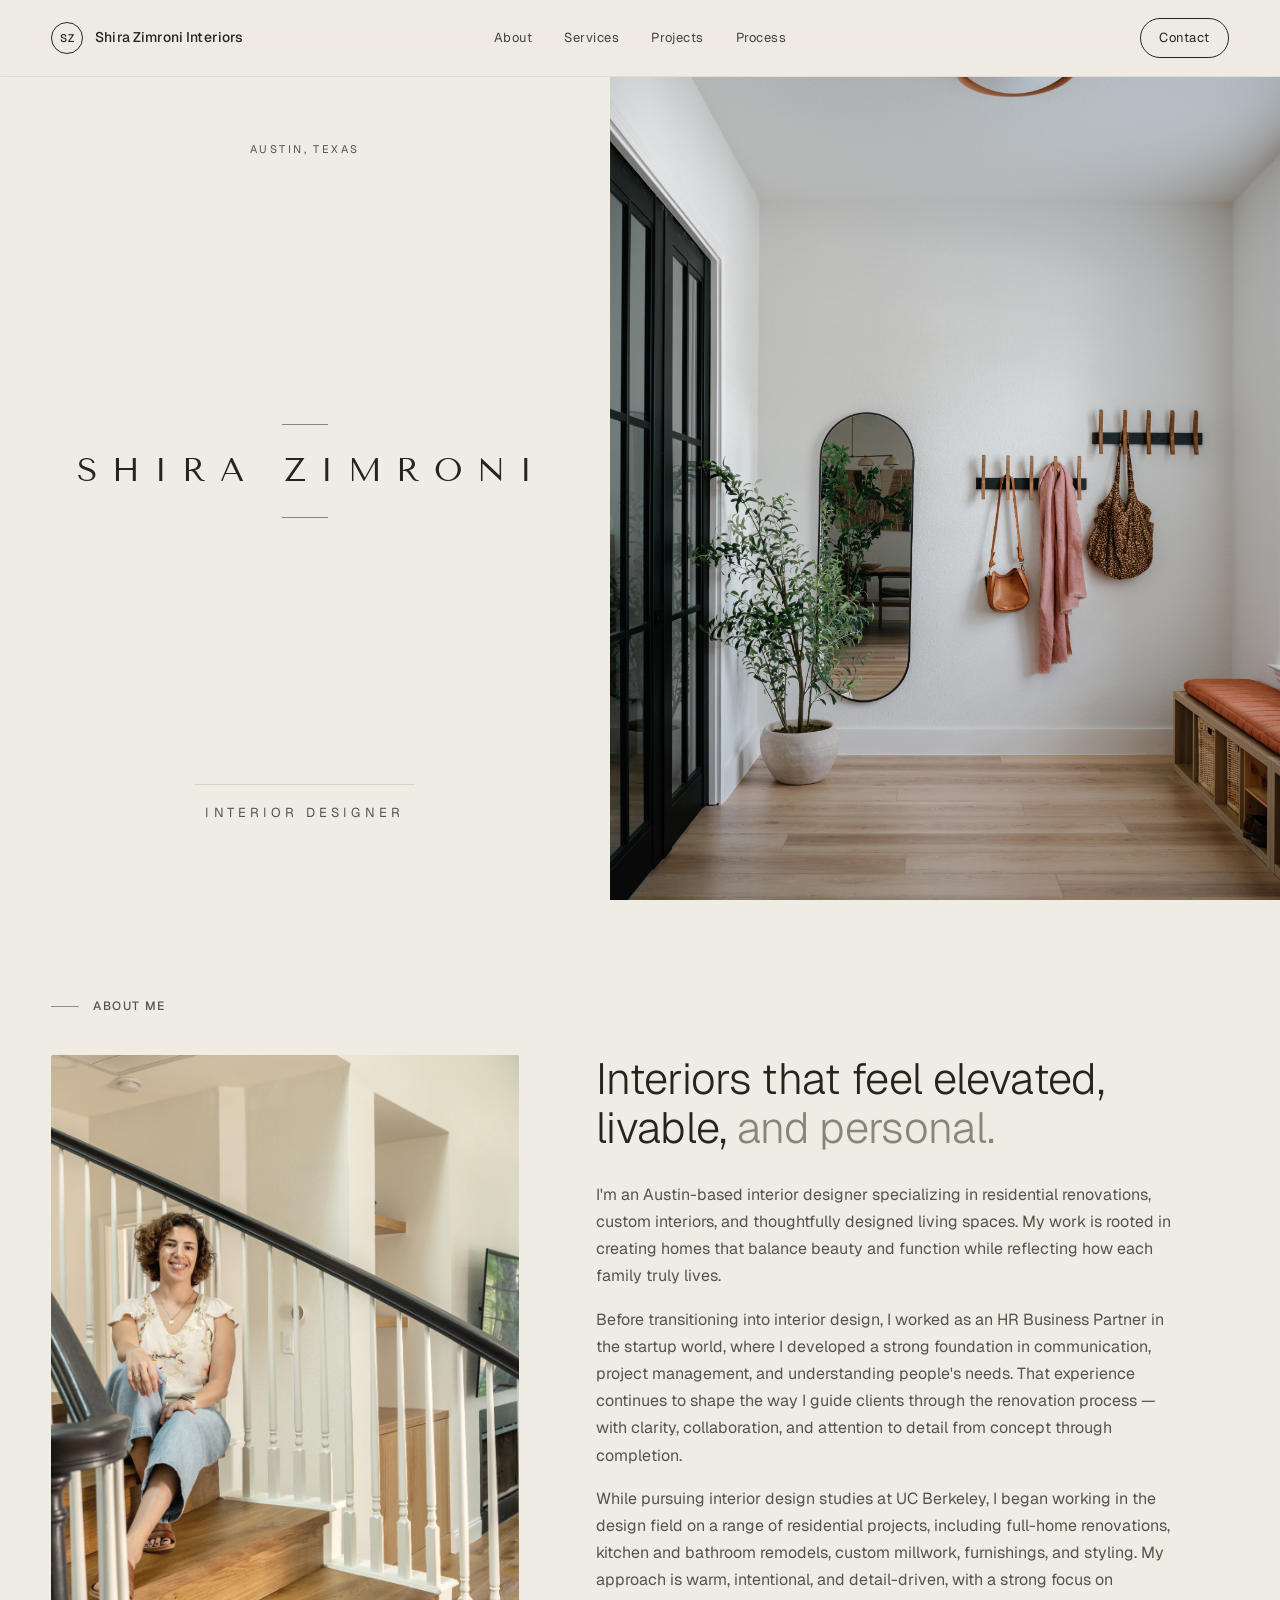
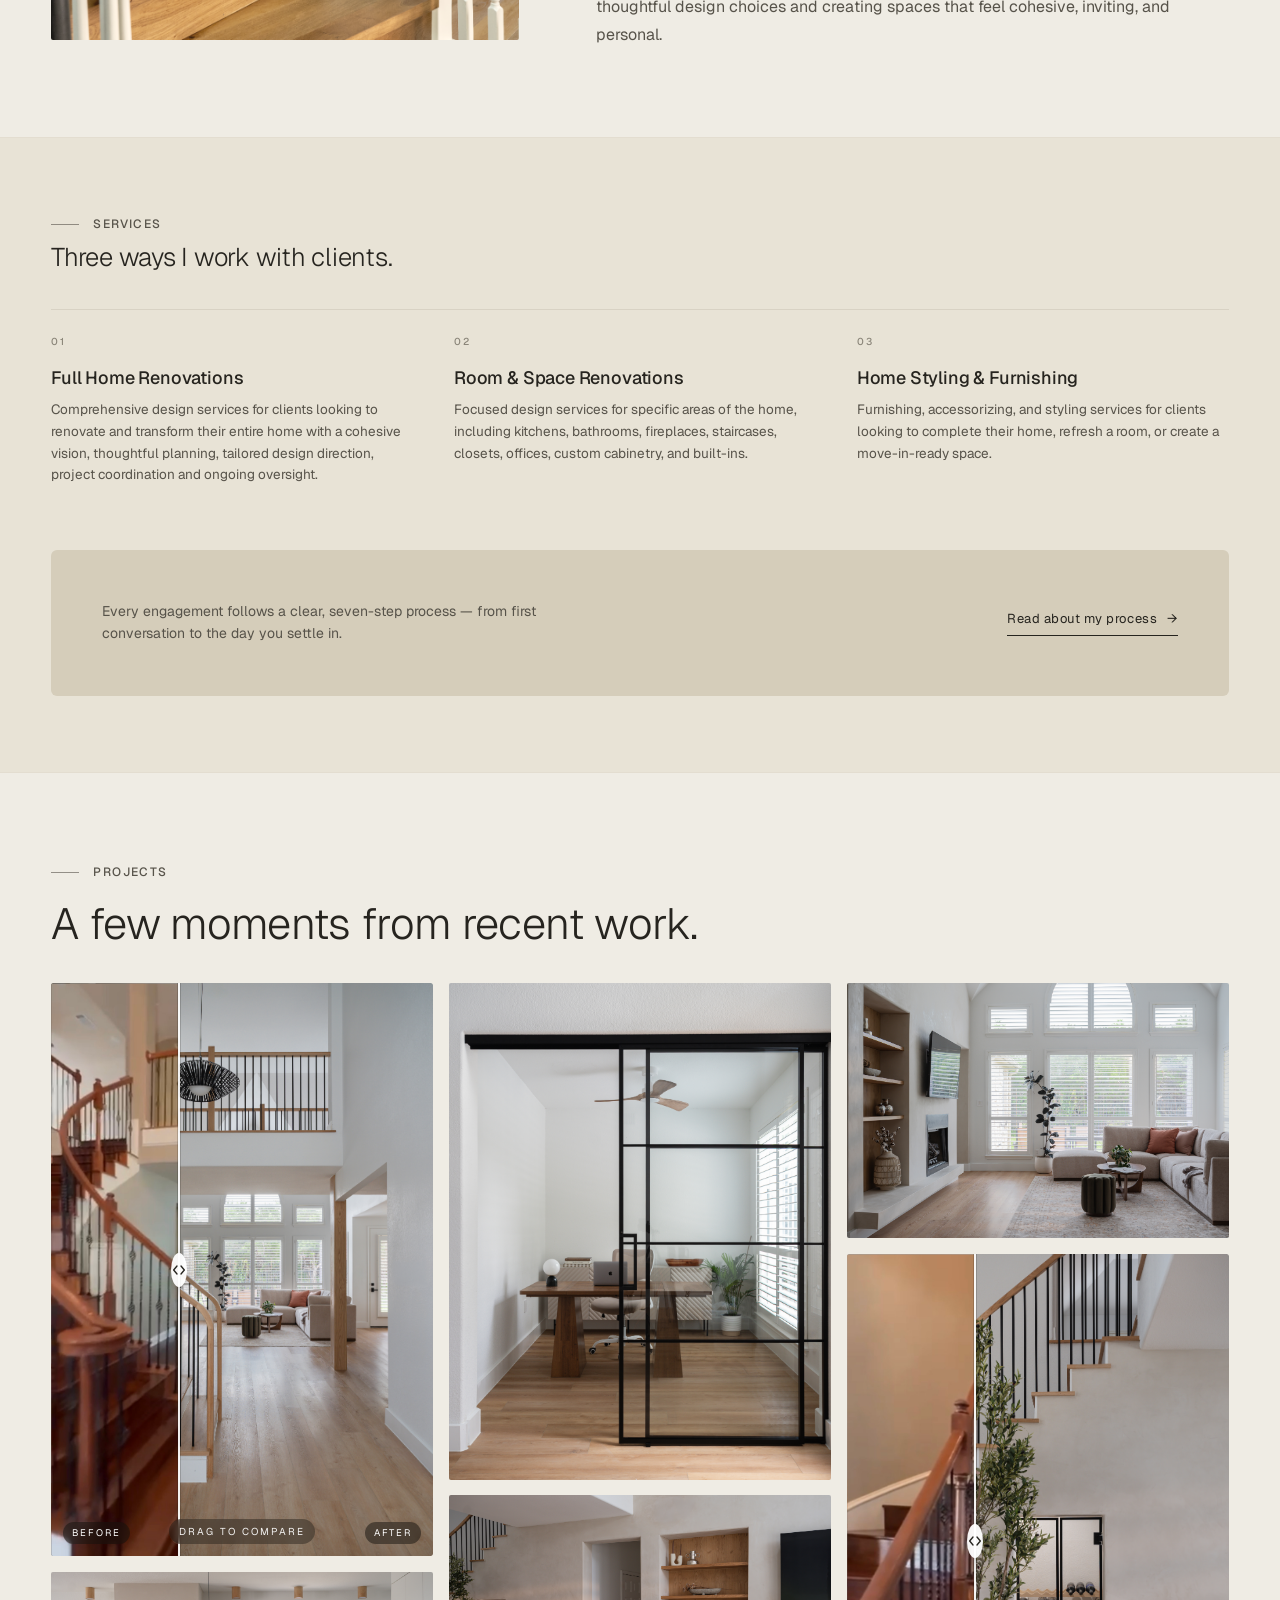
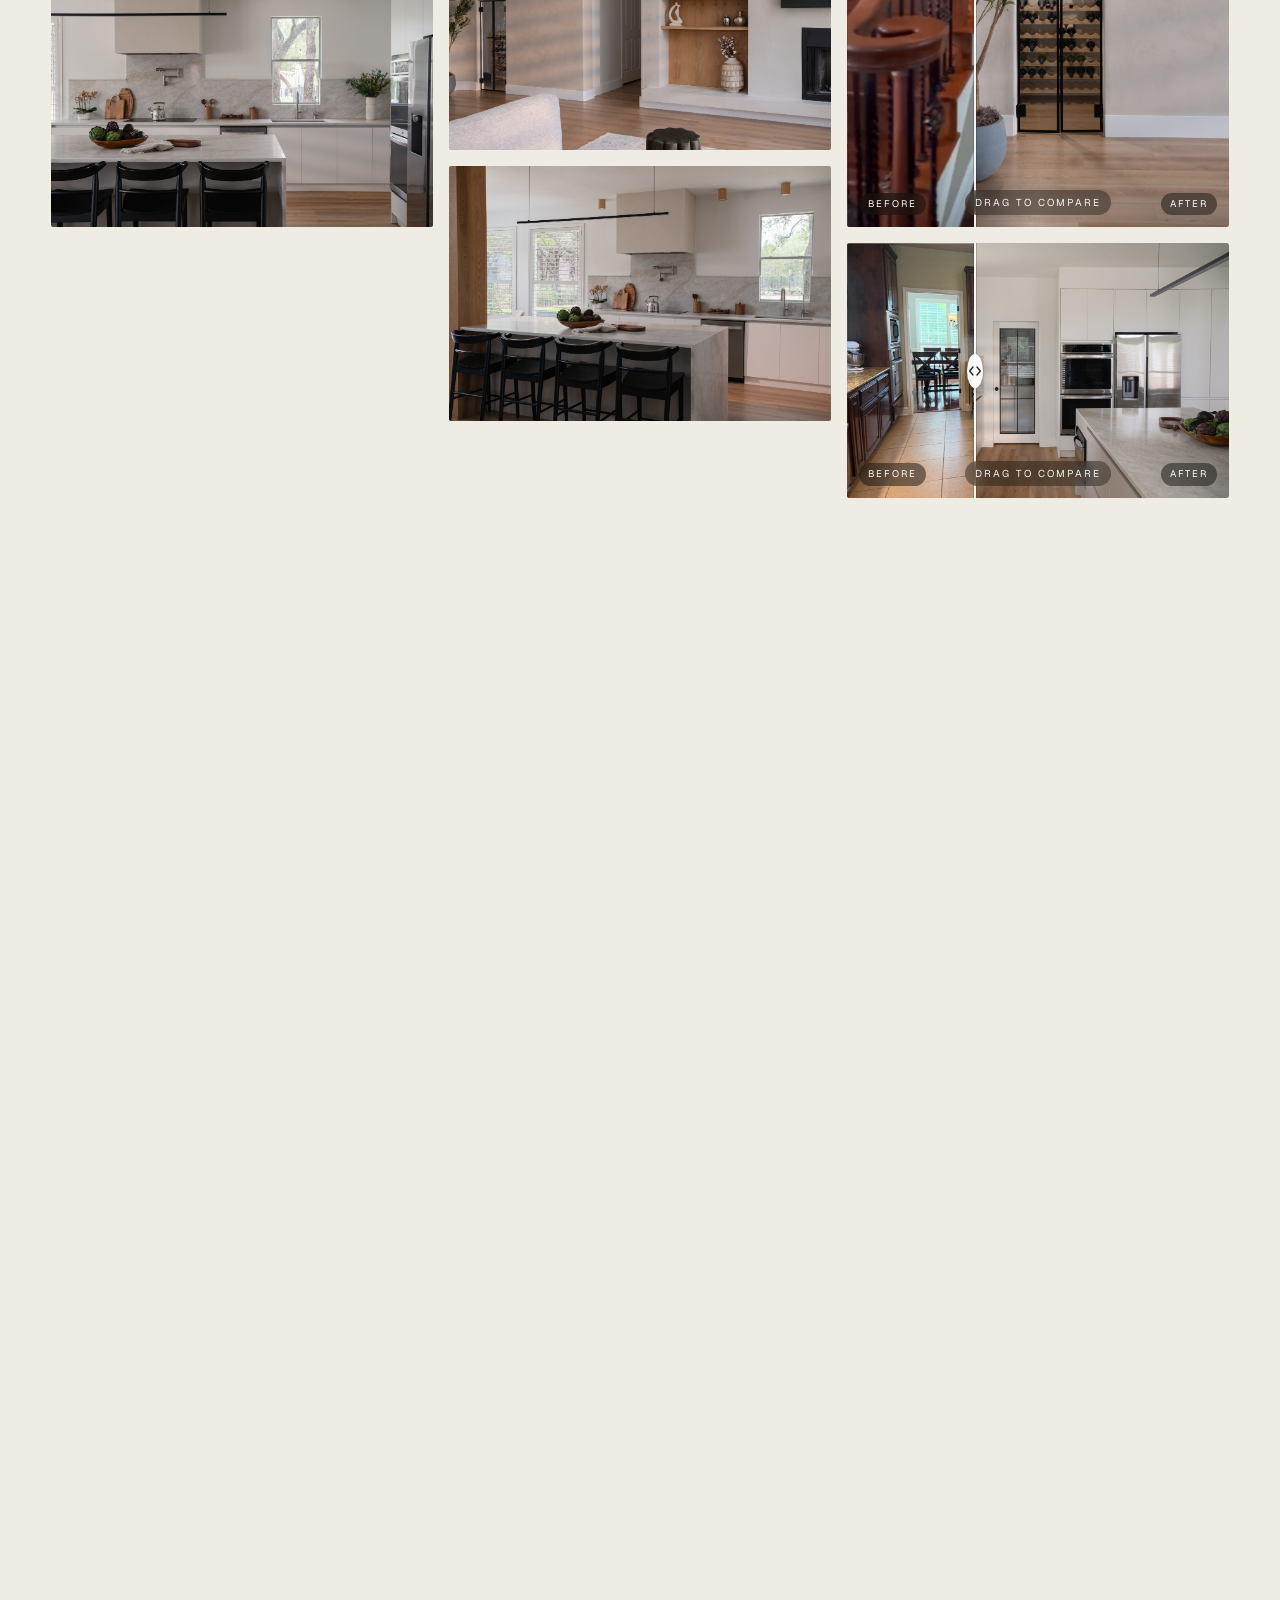
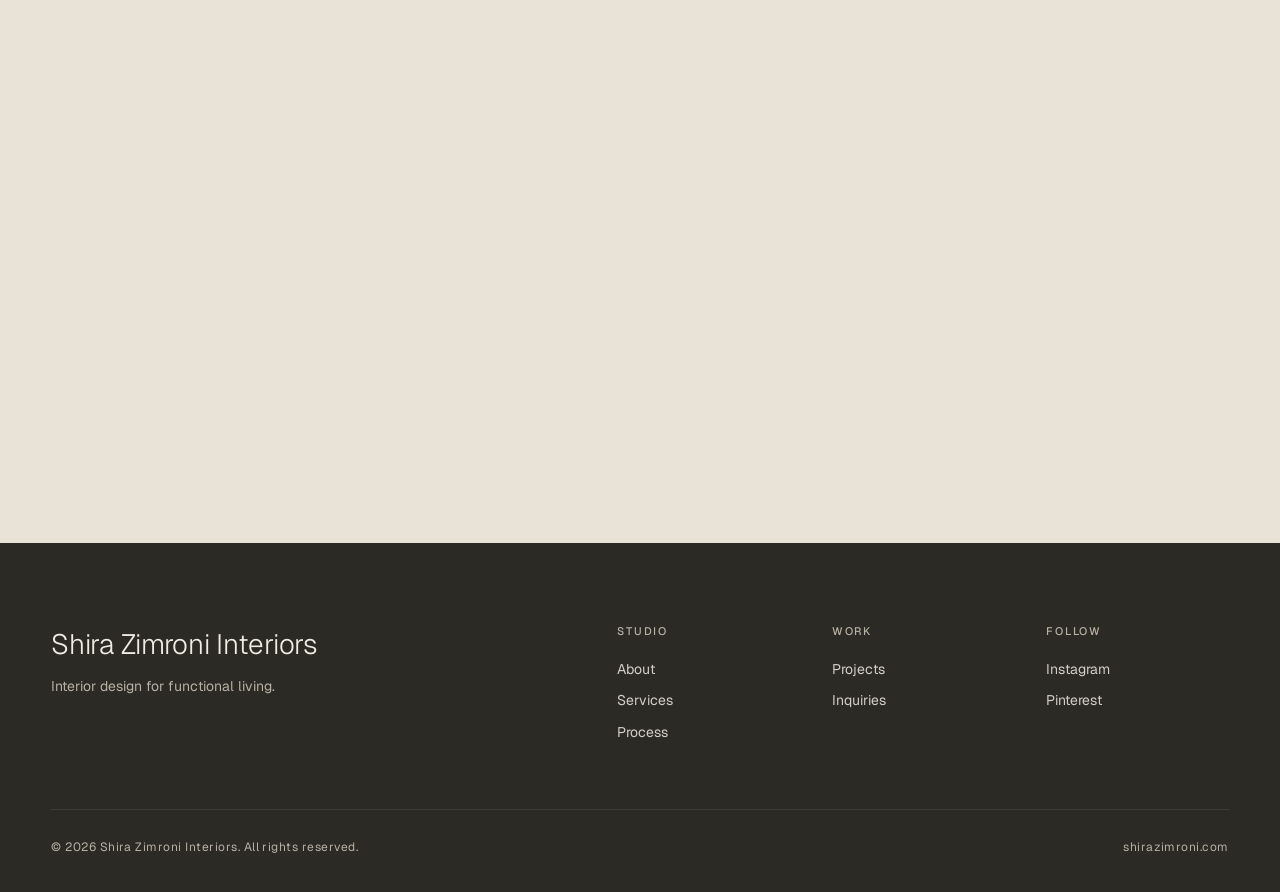
==== index.html @ 546feea0 "SEO + AI discoverability: meta tags, JSON-LD schema, sitemap, robots.txt - Add <meta name="descripti" ====
<!DOCTYPE html>
<html lang="en">
<head>
<meta charset="UTF-8" />
<meta name="viewport" content="width=device-width, initial-scale=1.0" />
<title>Shira Zimroni Interiors | Interior Designer — Austin, TX</title>
<meta name="description" content="Austin-based interior designer specializing in residential renovations, kitchen and bathroom remodels, custom interiors, and thoughtfully designed living spaces. Serving Austin, TX." />
<link rel="canonical" href="https://shirazimroni.com/" />
<link rel="icon" type="image/svg+xml" href="favicon.svg" />
<link rel="icon" type="image/png" sizes="32x32" href="favicon-32x32.png" />
<link rel="icon" type="image/png" sizes="16x16" href="favicon-16x16.png" />
<link rel="apple-touch-icon" sizes="180x180" href="apple-touch-icon.png" />
<link rel="shortcut icon" href="favicon.ico" />
<meta name="theme-color" content="#2b2a25" />
<meta property="og:title" content="Shira Zimroni Interiors | Interior Designer — Austin, TX" />
<meta property="og:description" content="Austin-based interior designer specializing in residential renovations, kitchen and bathroom remodels, custom interiors, and thoughtfully designed living spaces." />
<meta property="og:image" content="https://shirazimroni.com/assets/hero.jpg" />
<meta property="og:url" content="https://shirazimroni.com/" />
<meta property="og:type" content="website" />
<link rel="preload" as="image" href="assets/hero.jpg" fetchpriority="high" />
<link rel="preconnect" href="https://fonts.googleapis.com" />
<link rel="preconnect" href="https://fonts.gstatic.com" crossorigin />
<link href="https://fonts.googleapis.com/css2?family=Geist:wght@300;400;500;600&family=Tenor+Sans&display=swap" rel="stylesheet" />
<link rel="stylesheet" href="styles.css" />
<script type="application/ld+json">
{
  "@context": "https://schema.org",
  "@type": ["LocalBusiness", "ProfessionalService"],
  "name": "Shira Zimroni Interiors",
  "description": "Austin-based interior designer specializing in residential renovations, kitchen and bathroom remodels, custom interiors, and thoughtfully designed living spaces.",
  "url": "https://shirazimroni.com",
  "image": "https://shirazimroni.com/assets/hero.jpg",
  "logo": "https://shirazimroni.com/favicon.svg",
  "address": {
    "@type": "PostalAddress",
    "addressLocality": "Austin",
    "addressRegion": "TX",
    "addressCountry": "US"
  },
  "areaServed": {
    "@type": "City",
    "name": "Austin"
  },
  "knowsAbout": [
    "interior design",
    "residential renovation",
    "kitchen remodel",
    "bathroom remodel",
    "custom millwork",
    "custom cabinetry",
    "home furnishing and styling"
  ],
  "hasOfferCatalog": {
    "@type": "OfferCatalog",
    "name": "Interior Design Services",
    "itemListElement": [
      {
        "@type": "Offer",
        "itemOffered": {
          "@type": "Service",
          "name": "Full Home Renovations",
          "description": "Comprehensive design services for clients looking to renovate and transform their entire home with a cohesive vision, thoughtful planning, tailored design direction, project coordination and ongoing oversight."
        }
      },
      {
        "@type": "Offer",
        "itemOffered": {
          "@type": "Service",
          "name": "Room & Space Renovations",
          "description": "Focused design services for specific areas of the home, including kitchens, bathrooms, fireplaces, staircases, closets, offices, custom cabinetry, and built-ins."
        }
      },
      {
        "@type": "Offer",
        "itemOffered": {
          "@type": "Service",
          "name": "Home Styling & Furnishing",
          "description": "Furnishing, accessorizing, and styling services for clients looking to complete their home, refresh a room, or create a move-in-ready space."
        }
      }
    ]
  },
  "contactPoint": {
    "@type": "ContactPoint",
    "contactType": "customer service",
    "availableLanguage": "English"
  }
}
</script>
</head>
<body>

<!-- ============== NAV ============== -->
<header class="nav" id="nav" data-screen-label="nav">
  <a href="#top" class="nav__brand">
    <span class="nav__brand-mark">SZ</span>
    <span class="nav__brand-name">Shira Zimroni Interiors</span>
  </a>
  <nav class="nav__links">
    <a href="#about">About</a>
    <a href="#services">Services</a>
    <a href="#projects">Projects</a>
    <a href="process.html">Process</a>
  </nav>
  <a href="#contact" class="nav__cta">Contact</a>
  <button class="nav__menu-btn" id="navMenuBtn" aria-label="Open menu">
    <span></span><span></span>
  </button>
</header>

<!-- mobile menu drawer -->
<div class="mobile-menu" id="mobileMenu" aria-hidden="true">
  <a href="#about">About</a>
  <a href="#services">Services</a>
  <a href="#projects">Projects</a>
  <a href="process.html">Process</a>
  <a href="#contact">Contact</a>
</div>

<main id="top">

<!-- ============== HERO ============== -->
<section class="hero" id="hero" data-screen-label="01 hero">

  <div class="hero__panel hero__panel--center">
    <div class="hero__c-top">
      <span>Austin, Texas</span>
    </div>
    <h1 class="hero__title hero__title--c">
      <span class="hero__title-mark">Shira Zimroni</span>
    </h1>
    <div class="hero__c-bottom">Interior Designer</div>
  </div>

  <div class="hero__photo">
    <img src="assets/hero.jpg" alt="Residential interior design by Shira Zimroni Interiors, Austin TX" />
    <div class="hero__mobile-scrim" aria-hidden="true"></div>
  </div>
</section>

<!-- ============== ABOUT / INTRO ============== -->
<section class="about" id="about" data-screen-label="02 about">
  <div class="about__inner">
    <div class="section-eyebrow" data-reveal>
      <span class="dash"></span><span>About me</span>
    </div>

    <div class="about__grid">
      <div class="about__portrait" data-reveal>
        <img src="assets/portrait.jpg" alt="Portrait of Shira Zimroni" />
      </div>

      <div class="about__copy">
        <h2 class="about__title" data-reveal>
          Interiors that feel elevated, livable,
          <span class="about__title-em">and personal.</span>
        </h2>

        <div class="about__body" data-reveal>
          <p>
            I'm an Austin-based interior designer specializing in residential
            renovations, custom interiors, and thoughtfully designed living
            spaces. My work is rooted in creating homes that balance beauty
            and function while reflecting how each family truly lives.
          </p>
          <p>
            Before transitioning into interior design, I worked as an HR
            Business Partner in the startup world, where I developed a strong
            foundation in communication, project management, and understanding
            people's needs. That experience continues to shape the way I guide
            clients through the renovation process &mdash; with clarity,
            collaboration, and attention to detail from concept through
            completion.
          </p>
          <p>
            While pursuing interior design studies at UC Berkeley, I began
            working in the design field on a range of residential projects,
            including full-home renovations, kitchen and bathroom remodels,
            custom millwork, furnishings, and styling. My approach is warm,
            intentional, and detail-driven, with a strong focus on thoughtful
            design choices and creating spaces that feel cohesive, inviting,
            and personal.
          </p>
        </div>
      </div>
    </div>
  </div>
</section>

<!-- ============== SERVICES ============== -->
<section class="services" id="services" data-screen-label="03 services">
  <div class="services__inner">
    <header class="services__header">
      <div class="section-eyebrow" data-reveal>
        <span class="dash"></span><span>Services</span>
      </div>
      <h2 class="services__title" data-reveal>
        Three ways I work with clients.
      </h2>
    </header>

    <ul class="service-list">
      <li class="service" data-reveal>
        <span class="service__num">01</span>
        <h3 class="service__name">Full Home Renovations</h3>
        <p class="service__desc">
          Comprehensive design services for clients looking to renovate
          and transform their entire home with a cohesive vision,
          thoughtful planning, tailored design direction, project
          coordination and ongoing oversight.
        </p>
      </li>
      <li class="service" data-reveal>
        <span class="service__num">02</span>
        <h3 class="service__name">Room &amp; Space Renovations</h3>
        <p class="service__desc">
          Focused design services for specific areas of the home,
          including kitchens, bathrooms, fireplaces, staircases, closets,
          offices, custom cabinetry, and built-ins.
        </p>
      </li>
      <li class="service" data-reveal>
        <span class="service__num">03</span>
        <h3 class="service__name">Home Styling &amp; Furnishing</h3>
        <p class="service__desc">
          Furnishing, accessorizing, and styling services for clients
          looking to complete their home, refresh a room, or create a
          move-in-ready space.
        </p>
      </li>
    </ul>

    <div class="services__footer" data-reveal>
      <p class="services__footer-text">
        Every engagement follows a clear, seven-step process — from first
        conversation to the day you settle in.
      </p>
      <a class="services__footer-cta" href="process.html">
        Read about my process <span class="btn__arrow">→</span>
      </a>
    </div>
  </div>
</section>

<!-- ============== PROJECTS ============== -->
<section class="gallery" id="projects" data-screen-label="05 projects">
  <div class="gallery__inner">
    <header class="gallery__header">
      <div class="section-eyebrow" data-reveal>
        <span class="dash"></span><span>Projects</span>
      </div>
      <h2 class="gallery__title" data-reveal>
        A few moments from recent work.
      </h2>
    </header>

    <!--
      Gallery ordering convention:
      Group photos by PROJECT first (same filename prefix, e.g. shira_izora_*,
      shira_malaga_*), then by ROOM TYPE within each project so shots of the
      same space sit next to each other. When adding new photos, keep them
      adjacent to others from the same project + room.
    -->
    <div class="gallery__grid" id="galleryGrid">

      <figure class="gal gal--tall gal--compare" data-category="stairs" data-reveal
              data-before="assets/shira_rhondstat_blp5016_before.jpg"
              data-after="assets/shira_rhondstat_blp5016.jpg"
              data-aspect="3900/5850"
              data-caption="Entry &amp; staircase — before &amp; after">
        <img class="gal__img" src="assets/shira_rhondstat_blp5016.jpg" alt="Two-story entry with staircase after the remodel" loading="lazy" />
        <div class="ba__before" aria-hidden="true">
          <img src="assets/shira_rhondstat_blp5016_before.jpg" alt="Two-story entry before the remodel" loading="lazy" />
        </div>
        <div class="ba__divider">
          <span class="ba__line"></span>
          <span class="ba__grip" aria-hidden="true">
            <svg viewBox="0 0 24 24" width="16" height="16" fill="none" stroke="currentColor" stroke-width="2" stroke-linecap="round" stroke-linejoin="round"><polyline points="9 6 4 12 9 18"></polyline><polyline points="15 6 20 12 15 18"></polyline></svg>
          </span>
        </div>
        <span class="ba__tag ba__tag--before">Before</span>
        <span class="ba__tag ba__tag--after">After</span>
        <figcaption class="gal__caption">Drag to compare</figcaption>
      </figure>

      <figure class="gal gal--tall" data-category="common" data-reveal>
        <img class="gal__img" src="assets/shira_rhondstat_blp5014.jpg" alt="Home office behind black steel and glass door" loading="lazy" />
        <figcaption class="gal__caption">Home office</figcaption>
      </figure>


      <!-- ===== Project: Rhondstat ===== -->

      <!-- Common spaces -->
      <figure class="gal gal--wide" data-category="common" data-reveal>
        <img class="gal__img" src="assets/shira_rhondstat_blp5019.jpg" alt="Living room with sectional, fireplace, and arched windows" loading="lazy" />
        <figcaption class="gal__caption">Living room</figcaption>
      </figure>
      <figure class="gal gal--tall gal--compare" data-category="stairs" data-reveal
              data-before="assets/shira_rhondstat_blp5017_before.jpg"
              data-after="assets/shira_rhondstat_blp5017.jpg"
              data-aspect="3900/5850"
              data-caption="Stair &amp; wine cellar — before &amp; after">
        <img class="gal__img" src="assets/shira_rhondstat_blp5017.jpg" alt="Olive tree beside staircase with glass wine cellar after the remodel" loading="lazy" />
        <div class="ba__before" aria-hidden="true">
          <img src="assets/shira_rhondstat_blp5017_before.jpg" alt="Curved staircase with under-stair closet before the remodel" loading="lazy" />
        </div>
        <div class="ba__divider">
          <span class="ba__line"></span>
          <span class="ba__grip" aria-hidden="true">
            <svg viewBox="0 0 24 24" width="16" height="16" fill="none" stroke="currentColor" stroke-width="2" stroke-linecap="round" stroke-linejoin="round"><polyline points="9 6 4 12 9 18"></polyline><polyline points="15 6 20 12 15 18"></polyline></svg>
          </span>
        </div>
        <span class="ba__tag ba__tag--before">Before</span>
        <span class="ba__tag ba__tag--after">After</span>
        <figcaption class="gal__caption">Drag to compare</figcaption>
      </figure>
      <figure class="gal gal--wide" data-category="common" data-reveal>
        <img class="gal__img" src="assets/shira_rhondstat_blp5022.jpg" alt="Plaster built-in shelving beside fireplace" loading="lazy" />
        <figcaption class="gal__caption">Built-in shelving</figcaption>
      </figure>
      <figure class="gal gal--wide" data-category="kitchens" data-reveal>
        <img class="gal__img" src="assets/shira_rhondstat_blp5011.jpg" alt="Kitchen island and range under a leafy window" loading="lazy" />
        <figcaption class="gal__caption">Kitchen</figcaption>
      </figure>

      <!-- Kitchens -->
      <figure class="gal gal--wide" data-category="kitchens" data-reveal>
        <img class="gal__img" src="assets/shira_rhondstat_blp5004.jpg" alt="Marble waterfall island with black stools" loading="lazy" />
        <figcaption class="gal__caption">Kitchen island</figcaption>
      </figure>
      <figure class="gal gal--tall" data-category="kitchens" data-reveal>
        <img class="gal__img" src="assets/shira_rhondstat_blp5008.jpg" alt="Cooktop with plaster hood and marble backsplash" loading="lazy" />
        <figcaption class="gal__caption">Cooktop &amp; hood</figcaption>
      </figure>
      <figure class="gal gal--wide gal--compare" data-category="kitchens" data-reveal
              data-before="assets/shira_rhondstat_blp5009_before.jpg"
              data-after="assets/shira_rhondstat_blp5009.jpg"
              data-aspect="4850/3233"
              data-caption="Kitchen — before &amp; after">
        <img class="gal__img" src="assets/shira_rhondstat_blp5009.jpg" alt="Kitchen with double ovens, fridge, and glass pantry door after the remodel" loading="lazy" />
        <div class="ba__before" aria-hidden="true">
          <img src="assets/shira_rhondstat_blp5009_before.jpg" alt="Dated kitchen with dark wood cabinets and granite before the remodel" loading="lazy" />
        </div>
        <div class="ba__divider">
          <span class="ba__line"></span>
          <span class="ba__grip" aria-hidden="true">
            <svg viewBox="0 0 24 24" width="16" height="16" fill="none" stroke="currentColor" stroke-width="2" stroke-linecap="round" stroke-linejoin="round"><polyline points="9 6 4 12 9 18"></polyline><polyline points="15 6 20 12 15 18"></polyline></svg>
          </span>
        </div>
        <span class="ba__tag ba__tag--before">Before</span>
        <span class="ba__tag ba__tag--after">After</span>
        <figcaption class="gal__caption">Drag to compare</figcaption>
      </figure>
      <figure class="gal gal--tall" data-category="kitchens" data-reveal>
        <img class="gal__img" src="assets/shira_rhondstat_blp5013.jpg" alt="Pantry with floating oak shelves and concrete counter" loading="lazy" />
        <figcaption class="gal__caption">Pantry</figcaption>
      </figure>

      <!-- Stairs -->

      <!-- Bathrooms -->
      <figure class="gal gal--tall" data-category="bathrooms" data-reveal>
        <img class="gal__img" src="assets/shira_rhondstat_blp5025.jpg" alt="Hallway with slat wall leading to freestanding tub" loading="lazy" />
        <figcaption class="gal__caption">Ensuite approach</figcaption>
      </figure>
      <figure class="gal gal--tall" data-category="common" data-reveal>
        <img class="gal__img" src="assets/shira_rhondstat_blp5026.jpg" alt="Bedroom slat wall with view through to the ensuite tub" loading="lazy" />
        <figcaption class="gal__caption">Primary suite</figcaption>
      </figure>
      <figure class="gal gal--tall" data-category="bathrooms" data-reveal>
        <img class="gal__img" src="assets/shira_rhondstat_blp5028.jpg" alt="Freestanding tub with tiled niche and towel bar" loading="lazy" />
        <figcaption class="gal__caption">Soaking tub</figcaption>
      </figure>
      <figure class="gal gal--wide gal--compare" data-category="bathrooms" data-reveal
              data-before="assets/shira_rhondstat_blp5029_before.jpg"
              data-after="assets/shira_rhondstat_blp5029.jpg"
              data-aspect="4850/3322"
              data-caption="Double vanity — before &amp; after">
        <img class="gal__img" src="assets/shira_rhondstat_blp5029.jpg" alt="Double fluted vanity after the remodel" loading="lazy" />
        <div class="ba__before" aria-hidden="true">
          <img src="assets/shira_rhondstat_blp5029_before.jpg" alt="Dated bathroom vanity and tub before the remodel" loading="lazy" />
        </div>
        <div class="ba__divider">
          <span class="ba__line"></span>
          <span class="ba__grip" aria-hidden="true">
            <svg viewBox="0 0 24 24" width="16" height="16" fill="none" stroke="currentColor" stroke-width="2" stroke-linecap="round" stroke-linejoin="round"><polyline points="9 6 4 12 9 18"></polyline><polyline points="15 6 20 12 15 18"></polyline></svg>
          </span>
        </div>
        <span class="ba__tag ba__tag--before">Before</span>
        <span class="ba__tag ba__tag--after">After</span>
        <figcaption class="gal__caption">Drag to compare</figcaption>
      </figure>
      <figure class="gal gal--tall gal--compare" data-category="bathrooms" data-reveal
              data-before="assets/shira_rhondstat_blp5030_before.jpg"
              data-after="assets/shira_rhondstat_blp5030.jpg"
              data-aspect="3945/5850"
              data-caption="Wet room — before &amp; after">
        <img class="gal__img" src="assets/shira_rhondstat_blp5030.jpg" alt="Walk-in wet room after the remodel" loading="lazy" />
        <div class="ba__before" aria-hidden="true">
          <img src="assets/shira_rhondstat_blp5030_before.jpg" alt="Dated shower enclosure before the remodel" loading="lazy" />
        </div>
        <div class="ba__divider">
          <span class="ba__line"></span>
          <span class="ba__grip" aria-hidden="true">
            <svg viewBox="0 0 24 24" width="16" height="16" fill="none" stroke="currentColor" stroke-width="2" stroke-linecap="round" stroke-linejoin="round"><polyline points="9 6 4 12 9 18"></polyline><polyline points="15 6 20 12 15 18"></polyline></svg>
          </span>
        </div>
        <span class="ba__tag ba__tag--before">Before</span>
        <span class="ba__tag ba__tag--after">After</span>
        <figcaption class="gal__caption">Drag to compare</figcaption>
      </figure>
      <figure class="gal gal--tall" data-category="bathrooms" data-reveal>
        <img class="gal__img" src="assets/shira_rhondstat_blp5031.jpg" alt="Glass shower door detail with black hardware" loading="lazy" />
        <figcaption class="gal__caption">Shower detail</figcaption>
      </figure>
      <figure class="gal gal--tall" data-category="bathrooms" data-reveal>
        <img class="gal__img" src="assets/shira_rhondstat_blp5032.jpg" alt="Fluted vanity beside tub and glass-block windows" loading="lazy" />
        <figcaption class="gal__caption">Primary bath</figcaption>
      </figure>
      <figure class="gal gal--tall" data-category="bathrooms" data-reveal>
        <img class="gal__img" src="assets/shira_rhondstat_blp5034.jpg" alt="Wood-clad bathroom with tub, toilet, and round mirror" loading="lazy" />
        <figcaption class="gal__caption">Guest bath</figcaption>
      </figure>
      <figure class="gal gal--tall gal--compare" data-category="bathrooms" data-reveal
              data-before="assets/shira_rhondstat_blp5036_before.jpg"
              data-after="assets/shira_rhondstat_blp5036.jpg"
              data-aspect="3900/5850"
              data-caption="Green bath — before &amp; after">
        <img class="gal__img" src="assets/shira_rhondstat_blp5036.jpg" alt="Green zellige bathroom with arched mirrors and walk-in shower after the remodel" loading="lazy" />
        <div class="ba__before" aria-hidden="true">
          <img src="assets/shira_rhondstat_blp5036_before.jpg" alt="Dated bathroom with blue walls and dark vanity before the remodel" loading="lazy" />
        </div>
        <div class="ba__divider">
          <span class="ba__line"></span>
          <span class="ba__grip" aria-hidden="true">
            <svg viewBox="0 0 24 24" width="16" height="16" fill="none" stroke="currentColor" stroke-width="2" stroke-linecap="round" stroke-linejoin="round"><polyline points="9 6 4 12 9 18"></polyline><polyline points="15 6 20 12 15 18"></polyline></svg>
          </span>
        </div>
        <span class="ba__tag ba__tag--before">Before</span>
        <span class="ba__tag ba__tag--after">After</span>
        <figcaption class="gal__caption">Drag to compare</figcaption>
      </figure>
      <figure class="gal gal--tall" data-category="bathrooms" data-reveal>
        <img class="gal__img" src="assets/shira_rhondstat_blp5038.jpg" alt="Powder room with oak vanity and globe sconces" loading="lazy" />
        <figcaption class="gal__caption">Powder room</figcaption>
      </figure>
      <figure class="gal gal--tall" data-category="bathrooms" data-reveal>
        <img class="gal__img" src="assets/shira_rhondstat_blp5039.jpg" alt="Gray zellige shower with black fixtures and teak mat" loading="lazy" />
        <figcaption class="gal__caption">Shower</figcaption>
      </figure>



      <!-- ===== Project: Izora ===== -->

      <!-- Common spaces -->
      <figure class="gal gal--tall" data-category="common" data-reveal>
        <img class="gal__img" src="assets/shira_izora_blp5003.jpg" alt="Entryway with mirror and coat rack" loading="lazy" />
        <figcaption class="gal__caption">Entryway</figcaption>
      </figure>
      <figure class="gal gal--wide gal--compare" data-category="kitchens" data-reveal
              data-before="assets/shira_izora_blp5006_before.jpg"
              data-after="assets/shira_izora_blp5006.jpg"
              data-aspect="4779/3233"
              data-caption="Kitchen island — before &amp; after">
        <img class="gal__img" src="assets/shira_izora_blp5006.jpg" alt="Kitchen island with walnut stools after the remodel" loading="lazy" />
        <div class="ba__before" aria-hidden="true">
          <img src="assets/shira_izora_blp5006_before.jpg" alt="Dated kitchen with brown cabinets before the remodel" loading="lazy" />
        </div>
        <div class="ba__divider">
          <span class="ba__line"></span>
          <span class="ba__grip" aria-hidden="true">
            <svg viewBox="0 0 24 24" width="16" height="16" fill="none" stroke="currentColor" stroke-width="2" stroke-linecap="round" stroke-linejoin="round"><polyline points="9 6 4 12 9 18"></polyline><polyline points="15 6 20 12 15 18"></polyline></svg>
          </span>
        </div>
        <span class="ba__tag ba__tag--before">Before</span>
        <span class="ba__tag ba__tag--after">After</span>
        <figcaption class="gal__caption">Drag to compare</figcaption>
      </figure>
      <figure class="gal gal--tall gal--compare" data-category="common" data-reveal
              data-before="assets/shira_izora_blp5011_before.jpg"
              data-after="assets/shira_izora_blp5011.jpg"
              data-aspect="1400/2100"
              data-caption="Dining &amp; bar — before &amp; after">
        <img class="gal__img" src="assets/shira_izora_blp5011.jpg" alt="Dining area with bar after the remodel" loading="lazy" />
        <div class="ba__before" aria-hidden="true">
          <img src="assets/shira_izora_blp5011_before.jpg" alt="Empty dining room before the remodel" loading="lazy" />
        </div>
        <div class="ba__divider">
          <span class="ba__line"></span>
          <span class="ba__grip" aria-hidden="true">
            <svg viewBox="0 0 24 24" width="16" height="16" fill="none" stroke="currentColor" stroke-width="2" stroke-linecap="round" stroke-linejoin="round"><polyline points="9 6 4 12 9 18"></polyline><polyline points="15 6 20 12 15 18"></polyline></svg>
          </span>
        </div>
        <span class="ba__tag ba__tag--before">Before</span>
        <span class="ba__tag ba__tag--after">After</span>
        <figcaption class="gal__caption">Drag to compare</figcaption>
      </figure>

      <!-- Kitchens -->
      <figure class="gal gal--tall" data-category="kitchens" data-reveal>
        <img class="gal__img" src="assets/shira_izora_blp5015.jpg" alt="Built-in bar with floating oak shelves" loading="lazy" />
        <figcaption class="gal__caption">Bar built-in</figcaption>
      </figure>
      <figure class="gal gal--tall gal--compare" data-category="kitchens" data-reveal
              data-before="assets/shira_izora_blp5016_before.jpg"
              data-after="assets/shira_izora_blp5016.jpg"
              data-aspect="1400/1967"
              data-caption="Kitchen — before &amp; after">
        <img class="gal__img" src="assets/shira_izora_blp5016.jpg" alt="Kitchen with green lower cabinets after the remodel" loading="lazy" />
        <div class="ba__before" aria-hidden="true">
          <img src="assets/shira_izora_blp5016_before.jpg" alt="Dated kitchen with brown cabinets before the remodel" loading="lazy" />
        </div>
        <div class="ba__divider">
          <span class="ba__line"></span>
          <span class="ba__grip" aria-hidden="true">
            <svg viewBox="0 0 24 24" width="16" height="16" fill="none" stroke="currentColor" stroke-width="2" stroke-linecap="round" stroke-linejoin="round"><polyline points="9 6 4 12 9 18"></polyline><polyline points="15 6 20 12 15 18"></polyline></svg>
          </span>
        </div>
        <span class="ba__tag ba__tag--before">Before</span>
        <span class="ba__tag ba__tag--after">After</span>
        <figcaption class="gal__caption">Drag to compare</figcaption>
      </figure>
      <figure class="gal gal--tall" data-category="kitchens" data-reveal>
        <img class="gal__img" src="assets/shira_izora_blp5018.jpg" alt="Kitchen range with marble backsplash" loading="lazy" />
        <figcaption class="gal__caption">Kitchen</figcaption>
      </figure>
      <figure class="gal gal--tall" data-category="kitchens" data-reveal>
        <img class="gal__img" src="assets/shira_izora_blp5019.jpg" alt="Coffee station with oak cabinets and green drawers" loading="lazy" />
        <figcaption class="gal__caption">Coffee station</figcaption>
      </figure>

      <!-- Stairs -->
      <figure class="gal gal--tall" data-category="stairs" data-reveal>
        <img class="gal__img" src="assets/shira_izora_blp5020.jpg" alt="Open-tread staircase with vinyl shelves" loading="lazy" />
        <figcaption class="gal__caption">Staircase</figcaption>
      </figure>
      <figure class="gal gal--wide" data-category="stairs" data-reveal>
        <img class="gal__img" src="assets/shira_izora_blp5021.jpg" alt="Fireplace and stair detail" loading="lazy" />
        <figcaption class="gal__caption">Stairs &amp; fireplace</figcaption>
      </figure>

      <!-- Bathrooms -->
      <figure class="gal gal--tall" data-category="bathrooms" data-reveal>
        <img class="gal__img" src="assets/shira_izora_blp5022.jpg" alt="Bathroom with green tile and organic mirror" loading="lazy" />
        <figcaption class="gal__caption">Bathroom</figcaption>
      </figure>
      <figure class="gal gal--tall" data-category="bathrooms" data-reveal>
        <img class="gal__img" src="assets/shira_izora_blp5023.jpg" alt="Bathroom with double vanity and checkered floor" loading="lazy" />
        <figcaption class="gal__caption">Bathroom</figcaption>
      </figure>
      <figure class="gal gal--tall gal--compare" data-category="bathrooms" data-reveal
              data-before="assets/shira_izora_blp5024_before.jpg"
              data-after="assets/shira_izora_blp5024.jpg"
              data-aspect="1400/2100"
              data-caption="Primary bath — before &amp; after">
        <img class="gal__img" src="assets/shira_izora_blp5024.jpg" alt="Bathroom with checkered floor after the remodel" loading="lazy" />
        <div class="ba__before" aria-hidden="true">
          <img src="assets/shira_izora_blp5024_before.jpg" alt="Dated bathroom before the remodel" loading="lazy" />
        </div>
        <div class="ba__divider">
          <span class="ba__line"></span>
          <span class="ba__grip" aria-hidden="true">
            <svg viewBox="0 0 24 24" width="16" height="16" fill="none" stroke="currentColor" stroke-width="2" stroke-linecap="round" stroke-linejoin="round"><polyline points="9 6 4 12 9 18"></polyline><polyline points="15 6 20 12 15 18"></polyline></svg>
          </span>
        </div>
        <span class="ba__tag ba__tag--before">Before</span>
        <span class="ba__tag ba__tag--after">After</span>
        <figcaption class="gal__caption">Drag to compare</figcaption>
      </figure>
      <figure class="gal gal--wide" data-category="bathrooms" data-reveal>
        <img class="gal__img" src="assets/shira_izora_blp5025.jpg" alt="Bathroom with checkered floor and tub" loading="lazy" />
        <figcaption class="gal__caption">Bathroom</figcaption>
      </figure>
      <figure class="gal gal--tall" data-category="bathrooms" data-reveal>
        <img class="gal__img" src="assets/shira_izora_blp5026.jpg" alt="Shower detail with niche and towel" loading="lazy" />
        <figcaption class="gal__caption">Shower detail</figcaption>
      </figure>

      <!-- ===== Project: Malaga ===== -->

      <!-- Common spaces -->
      <figure class="gal gal--wide gal--compare" data-category="common" data-reveal
              data-before="assets/shira_malaga_blp5001_before.png"
              data-after="assets/shira_malaga_blp5001.jpg"
              data-aspect="1400/933"
              data-caption="Window seat — before &amp; after">
        <img class="gal__img" src="assets/shira_malaga_blp5001.jpg" alt="Window seat with built-in storage after the remodel" loading="lazy" />
        <div class="ba__before" aria-hidden="true">
          <img src="assets/shira_malaga_blp5001_before.png" alt="Room with shutters before the remodel" loading="lazy" />
        </div>
        <div class="ba__divider">
          <span class="ba__line"></span>
          <span class="ba__grip" aria-hidden="true">
            <svg viewBox="0 0 24 24" width="16" height="16" fill="none" stroke="currentColor" stroke-width="2" stroke-linecap="round" stroke-linejoin="round"><polyline points="9 6 4 12 9 18"></polyline><polyline points="15 6 20 12 15 18"></polyline></svg>
          </span>
        </div>
        <span class="ba__tag ba__tag--before">Before</span>
        <span class="ba__tag ba__tag--after">After</span>
        <figcaption class="gal__caption">Drag to compare</figcaption>
      </figure>
      <figure class="gal gal--tall" data-category="common" data-reveal>
        <img class="gal__img" src="assets/shira_malaga_blp5002.jpg" alt="Open living area with wood beam" loading="lazy" />
        <figcaption class="gal__caption">Living room</figcaption>
      </figure>
      <figure class="gal gal--wide" data-category="common" data-reveal>
        <img class="gal__img" src="assets/shira_malaga_blp5004.jpg" alt="Plaster fireplace with rocking chair" loading="lazy" />
        <figcaption class="gal__caption">Living fireplace</figcaption>
      </figure>

      <!-- Bathrooms -->
      <figure class="gal gal--tall" data-category="bathrooms" data-reveal>
        <img class="gal__img" src="assets/shira_malaga_blp5006.jpg" alt="Double vanity with cane cabinet doors" loading="lazy" />
        <figcaption class="gal__caption">Bathroom</figcaption>
      </figure>
      <figure class="gal gal--tall" data-category="bathrooms" data-reveal>
        <img class="gal__img" src="assets/shira_malaga_blp5007.jpg" alt="Shower with peach tile" loading="lazy" />
        <figcaption class="gal__caption">Shower</figcaption>
      </figure>
      <figure class="gal gal--wide gal--compare" data-category="bathrooms" data-reveal
              data-before="assets/shira_malaga_blp5012_before.png"
              data-after="assets/shira_malaga_blp5012.jpg"
              data-aspect="1400/933"
              data-caption="Primary bath — before &amp; after">
        <img class="gal__img" src="assets/shira_malaga_blp5012.jpg" alt="Primary bathroom after the remodel" loading="lazy" />
        <div class="ba__before" aria-hidden="true">
          <img src="assets/shira_malaga_blp5012_before.png" alt="Primary bathroom before the remodel" loading="lazy" />
        </div>
        <div class="ba__divider">
          <span class="ba__line"></span>
          <span class="ba__grip" aria-hidden="true">
            <svg viewBox="0 0 24 24" width="16" height="16" fill="none" stroke="currentColor" stroke-width="2" stroke-linecap="round" stroke-linejoin="round"><polyline points="9 6 4 12 9 18"></polyline><polyline points="15 6 20 12 15 18"></polyline></svg>
          </span>
        </div>
        <span class="ba__tag ba__tag--before">Before</span>
        <span class="ba__tag ba__tag--after">After</span>
        <figcaption class="gal__caption">Drag to compare</figcaption>
      </figure>

</div>

    <p class="gallery__note" data-reveal>
      <span class="dot dot--sage"></span>
      Interior photos by
      <a href="https://beccaleaphotointeriors.com" target="_blank" rel="noopener">Becca Lea Photography</a>.
    </p>
  </div>
</section>

<!-- ============== LIGHTBOX ============== -->
<div class="lightbox" id="lightbox" aria-hidden="true" role="dialog" aria-label="Photo viewer">
  <button class="lightbox__close" id="lbClose" aria-label="Close">×</button>
  <button class="lightbox__nav lightbox__nav--prev" id="lbPrev" aria-label="Previous photo">‹</button>
  <button class="lightbox__nav lightbox__nav--next" id="lbNext" aria-label="Next photo">›</button>
  <figure class="lightbox__stage">
    <img class="lightbox__img" id="lbImg" alt="" />
    <figcaption class="lightbox__caption">
      <span id="lbCaption"></span>
      <span class="lightbox__count" id="lbCount"></span>
    </figcaption>
  </figure>
</div>

<!-- ============== COMPARE (before / after) FULL VIEW ============== -->
<div class="compare-lb" id="compareLb" aria-hidden="true" role="dialog" aria-label="Before and after comparison">
  <button class="lightbox__close" id="clbClose" aria-label="Close">×</button>
  <div class="compare-lb__stage">
    <div class="ba ba--full" id="clbBa" style="--pos:33.33%">
      <img class="ba__afterimg" id="clbAfter" alt="After the remodel" />
      <div class="ba__before">
        <img id="clbBefore" alt="Before the remodel" />
      </div>
      <div class="ba__divider">
        <span class="ba__line"></span>
        <span class="ba__grip" aria-hidden="true">
          <svg viewBox="0 0 24 24" width="20" height="20" fill="none" stroke="currentColor" stroke-width="2" stroke-linecap="round" stroke-linejoin="round"><polyline points="9 6 4 12 9 18"></polyline><polyline points="15 6 20 12 15 18"></polyline></svg>
        </span>
      </div>
      <span class="ba__tag ba__tag--before">Before</span>
      <span class="ba__tag ba__tag--after">After</span>
    </div>
    <p class="compare-lb__cap" id="clbCap"></p>
  </div>
</div>

<!-- ============== CONTACT ============== -->
<section class="contact" id="contact" data-screen-label="06 contact">
  <div class="contact__inner">

    <div class="contact__left" data-reveal>
      <div class="section-eyebrow"><span class="dash"></span><span>Get in touch</span></div>
      <h2 class="contact__title">
        Let's talk about your home.
      </h2>

    </div>

    <form class="contact__form" id="inquiry" data-reveal novalidate>
      <div class="field">
        <label for="name">Name</label>
        <input type="text" id="name" name="name" autocomplete="name" required />
      </div>
      <div class="field">
        <label for="email">Email</label>
        <input type="email" id="email" name="email" autocomplete="email" required />
      </div>
      <div class="field">
        <label for="phone">Phone <span class="optional">(optional)</span></label>
        <input type="tel" id="phone" name="phone" autocomplete="tel" />
      </div>
      <div class="field">
        <label for="project_type">Project type</label>
        <div class="select">
          <select id="project_type" name="project_type" required>
            <option value="" disabled selected>Please select…</option>
            <option>Full home renovation</option>
            <option>Room or space renovation</option>
            <option>Home styling &amp; furnishing</option>
            <option>Not sure yet</option>
          </select>
          <span class="select__arrow">↓</span>
        </div>
      </div>
      <div class="field field--full">
        <label for="message">Tell us about your project</label>
        <textarea id="message" name="message" rows="5" required></textarea>
      </div>
      <div class="form-footer">
        <p class="form-footer__note">
          I will respond within 1&ndash;2 business days.
        </p>
        <button type="submit" class="btn btn--primary btn--lg">
          Send inquiry <span class="btn__arrow">→</span>
        </button>
      </div>
      <div class="form-success" id="formSuccess" hidden>
        <span class="dot dot--sage"></span>
        Thank you — your inquiry has been received. We'll be in touch shortly.
      </div>
    </form>

  </div>
</section>

<!-- ============== FOOTER ============== -->
<footer class="footer" data-screen-label="footer">
  <div class="footer__top">
    <div class="footer__brand">
      <div class="footer__mark">Shira Zimroni Interiors</div>
      <p class="footer__tag">Interior design for functional living.</p>
    </div>
    <nav class="footer__nav">
      <div>
        <h4>Studio</h4>
        <a href="#about">About</a>
        <a href="#services">Services</a>
        <a href="process.html">Process</a>
      </div>
      <div>
        <h4>Work</h4>
        <a href="#projects">Projects</a>
        <a href="#contact">Inquiries</a>
      </div>
      <div>
        <h4>Follow</h4>
        <a href="#">Instagram</a>
        <a href="#">Pinterest</a>
      </div>
    </nav>
  </div>
  <div class="footer__bottom">
    <span>© <span id="year"></span> Shira Zimroni Interiors. All rights reserved.</span>
    <span>shirazimroni.com</span>
  </div>
</footer>

</main>

<script src="app.js"></script>
</body>
</html>
---- styles.css ----
/* ============================================================
   Shira Zimroni Designs — styles
   Soft modern · warm off-white · muted sage & taupe accents
============================================================ */

:root {
  /* color */
  --bg:            #efece4;   /* warm off-white */
  --bg-alt:        #e8e3d6;   /* slightly deeper */
  --bg-deep:       #2b2a25;   /* warm near-black (process section) */
  --bg-card:       #f5f2eb;
  --ink:           #26241f;
  --ink-soft:      #57534a;
  --ink-muted:     #8a8579;
  --rule:          #d8d2c4;
  --rule-soft:     #e3ddd0;
  --sage:          #7d8773;
  --sage-deep:     #5e6857;
  --taupe:         #a89b86;
  --on-deep-ink:   #efece4;
  --on-deep-soft:  #b6b1a3;
  --on-deep-rule:  #3d3b35;

  /* type */
  --ff-sans: "Geist", ui-sans-serif, system-ui, -apple-system, "Segoe UI", sans-serif;
  --ff-serif: "Instrument Serif", "Geist", serif; /* used only for one italic accent */

  /* layout */
  --maxw: 1320px;
  --gutter: clamp(20px, 4vw, 56px);
  --section-y: clamp(56px, 7vw, 112px);
  --radius: 2px;

  /* nav height — set live by app.js so content can sit flush under nav */
  --nav-h: 70px;
}

/* ---------- base ---------- */

* { box-sizing: border-box; }
html, body { margin: 0; padding: 0; }
html {
  scroll-behavior: smooth;
  scroll-padding-top: 72px;
}
body {
  font-family: var(--ff-sans);
  font-weight: 400;
  color: var(--ink);
  background: var(--bg);
  font-size: 16px;
  line-height: 1.55;
  -webkit-font-smoothing: antialiased;
  -moz-osx-font-smoothing: grayscale;
  text-rendering: optimizeLegibility;
}
img { display: block; max-width: 100%; height: auto; }
a { color: inherit; text-decoration: none; }
button { font: inherit; cursor: pointer; border: 0; background: transparent; color: inherit; }
ol, ul { list-style: none; padding: 0; margin: 0; }
h1, h2, h3, h4, p, dl, dd { margin: 0; }
dl, dd { padding: 0; }

::selection { background: var(--sage); color: var(--bg); }

/* ---------- reusable bits ---------- */

.section-eyebrow {
  display: inline-flex;
  align-items: center;
  gap: 14px;
  font-size: 12px;
  font-weight: 500;
  letter-spacing: 0.12em;
  text-transform: uppercase;
  color: var(--ink-soft);
}
.section-eyebrow .dash {
  width: 28px; height: 1px; background: currentColor; opacity: .6;
}
.section-eyebrow--light { color: var(--on-deep-soft); }

.dot {
  display: inline-block;
  width: 6px; height: 6px;
  border-radius: 50%;
  background: var(--ink);
}
.dot--sage { background: var(--sage); }

.muted { color: var(--ink-muted); }

/* ---------- buttons ---------- */

.btn {
  display: inline-flex;
  align-items: center;
  gap: 10px;
  padding: 14px 22px;
  font-size: 14px;
  font-weight: 500;
  letter-spacing: 0.02em;
  border-radius: 999px;
  transition: background 0.25s ease, color 0.25s ease, transform 0.25s ease, border-color 0.25s ease;
  white-space: nowrap;
}
.btn--primary {
  background: var(--ink);
  color: var(--bg);
}
.btn--primary:hover { background: var(--sage-deep); }
.btn--ghost {
  background: transparent;
  color: var(--ink);
  border: 1px solid var(--rule);
}
.btn--ghost:hover { border-color: var(--ink); }
.btn--lg { padding: 16px 26px; font-size: 15px; }
.btn__arrow {
  display: inline-block;
  transition: transform 0.25s ease;
}
.btn:hover .btn__arrow { transform: translateX(4px); }

/* ============================================================
   NAV
============================================================ */

.nav {
  position: fixed;
  inset: 0 0 auto 0;
  z-index: 50;
  display: grid;
  grid-template-columns: 1fr auto 1fr;
  align-items: center;
  padding: 18px var(--gutter);
  color: var(--ink);
  border-bottom: 1px solid var(--rule-soft);
  background: rgba(239, 236, 228, 0.85);
  backdrop-filter: blur(14px);
  -webkit-backdrop-filter: blur(14px);
}
.nav.is-scrolled { /* legacy — nav stays constant */ }

/* Process page: nav already inherits */
.process-page .nav { color: var(--ink); }

.nav__brand {
  display: inline-flex;
  align-items: center;
  gap: 12px;
  font-weight: 500;
}
.nav__brand-mark {
  display: inline-grid;
  place-items: center;
  width: 32px; height: 32px;
  border-radius: 999px;
  border: 1px solid currentColor;
  font-size: 11px;
  letter-spacing: 0.06em;
}
.nav__brand-name {
  font-size: 14px;
  letter-spacing: 0.01em;
}

.nav__links {
  display: flex;
  gap: 32px;
  font-size: 13px;
  letter-spacing: 0.04em;
}
.nav__links a {
  position: relative;
  padding: 4px 0;
  opacity: 0.85;
  transition: opacity 0.2s ease;
}
.nav__links a::after {
  content: "";
  position: absolute;
  left: 0; right: 0; bottom: -2px;
  height: 1px;
  background: currentColor;
  transform: scaleX(0);
  transform-origin: left center;
  transition: transform 0.3s ease;
}
.nav__links a:hover { opacity: 1; }
.nav__links a:hover::after { transform: scaleX(1); }

.nav__cta {
  justify-self: end;
  display: inline-flex;
  align-items: center;
  gap: 10px;
  padding: 9px 18px;
  border: 1px solid currentColor;
  border-radius: 999px;
  font-size: 13px;
  letter-spacing: 0.04em;
  transition: background 0.25s ease, color 0.25s ease;
}
.nav__cta:hover {
  background: currentColor;
}
.nav__cta:hover { color: var(--bg); }

.nav__menu-btn {
  display: none;
  justify-self: end;
  width: 38px; height: 38px;
  border-radius: 999px;
  border: 1px solid currentColor;
  align-items: center;
  justify-content: center;
  flex-direction: column;
  gap: 5px;
}
.nav__menu-btn span {
  display: block;
  width: 14px; height: 1px;
  background: currentColor;
}

/* mobile drawer */
.mobile-menu {
  position: fixed;
  inset: 0;
  z-index: 49;
  background: var(--bg);
  display: flex;
  flex-direction: column;
  align-items: center;
  justify-content: center;
  gap: 18px;
  font-size: 22px;
  font-weight: 300;
  opacity: 0;
  pointer-events: none;
  transition: opacity 0.3s ease;
}
.mobile-menu.is-open { opacity: 1; pointer-events: auto; }
.mobile-menu a { padding: 6px 0; }
.mobile-menu__cta {
  margin-top: 12px;
  padding: 12px 26px;
  border: 1px solid var(--ink);
  border-radius: 999px;
  font-size: 15px;
}

/* ============================================================
   HERO  (split: cream text panel left, photo right)
============================================================ */

.hero {
  position: relative;
  display: grid;
  grid-template-columns: minmax(0, 1fr) minmax(0, 1.1fr);
  /* start directly below the fixed nav — flush, no gap */
  margin-top: var(--nav-h);
  height: calc(100vh - var(--nav-h));
  min-height: 580px;
  background: var(--bg);
  overflow: hidden;
}

.hero__panel {
  position: relative;
  display: grid;
  grid-template-rows: auto 1fr auto;
  padding: clamp(28px, 4vw, 56px);
  padding-top: clamp(40px, 5vw, 72px);
  padding-bottom: clamp(40px, 6vw, 80px);
  background: var(--bg);
  color: var(--ink);
  text-align: center;
  justify-items: center;
}

.hero__c-top {
  display: inline-flex;
  align-items: center;
  gap: 10px;
  font-size: 11px;
  letter-spacing: 0.22em;
  text-transform: uppercase;
  color: var(--ink-soft);
}

.hero__title {
  align-self: center;
  text-align: center;
  margin: 0;
  color: var(--ink);

  /* Wordmark: tracked caps w/ hairline rules above + below */
  font-family: "Tenor Sans", "Geist", serif;
  font-weight: 400;
  font-size: clamp(22px, 2.6vw, 38px);
  letter-spacing: 0.42em;
  text-transform: uppercase;
  line-height: 1;
  position: relative;
  padding: clamp(20px, 2.4vw, 32px) 0;
}
.hero__title-mark {
  display: inline-block;
  /* tracking pushes text left of optical center; compensate */
  text-indent: 0.42em;
}
.hero__title::before,
.hero__title::after {
  content: "";
  position: absolute;
  left: 50%;
  transform: translateX(-50%);
  width: clamp(32px, 3.6vw, 56px);
  height: 1px;
  background: var(--ink);
  opacity: 0.5;
}
.hero__title::before { top: 0; }
.hero__title::after  { bottom: 0; }

.hero__c-bottom {
  align-self: end;
  font-size: 13px;
  letter-spacing: 0.32em;
  text-transform: uppercase;
  color: var(--ink-soft);
  padding-top: 18px;
  border-top: 1px solid var(--rule);
  min-width: 220px;
  text-align: center;
}

.hero__photo {
  position: relative;
  height: 100%;
  padding: 0;
  overflow: hidden;
}
.hero__photo img {
  width: 100%;
  height: 100%;
  object-fit: cover;
  object-position: center;
  border-radius: 0;
}

/* At narrower split widths, blurred backdrop already fills the frame —
   contain mode keeps the full photo visible without cropping. */
@media (max-width: 1100px) and (min-width: 721px) {
  .hero__photo img { object-position: center; }
}

/* ============================================================
   ABOUT
============================================================ */

.about {
  padding: var(--section-y) var(--gutter);
}
.about__inner {
  max-width: var(--maxw);
  margin: 0 auto;
}
.about__grid {
  margin-top: 40px;
  display: grid;
  grid-template-columns: minmax(0, 0.85fr) minmax(0, 1.15fr);
  gap: clamp(40px, 6vw, 96px);
  align-items: start;
}
.about__portrait {
  display: grid;
  gap: 14px;
  align-self: start;
}
.about__portrait img {
  width: 100%;
  aspect-ratio: 4/5;
  object-fit: cover;
  object-position: 34% 45%;
  border-radius: var(--radius);
  background: var(--bg-alt);
  /* warm, soft, editorial grade to match the interior photography */
  filter: saturate(0.86) contrast(0.95) brightness(1.05) sepia(0.12);
}
.about__caption {
  display: flex;
  justify-content: space-between;
  align-items: baseline;
  gap: 16px;
  font-size: 12px;
  letter-spacing: 0.04em;
  color: var(--ink);
}
.about__caption .muted { font-size: 11px; letter-spacing: 0.14em; text-transform: uppercase; }
.about__copy { display: grid; gap: 28px; }
.about__title {
  font-weight: 300;
  font-size: clamp(28px, 3.4vw, 48px);
  line-height: 1.12;
  letter-spacing: -0.015em;
  text-wrap: pretty;
  max-width: 620px;
}
.about__title-em {
  font-family: inherit;
  font-style: normal;
  font-weight: 300;
  color: var(--ink-muted);
}
.about__body {
  font-size: 16px;
  line-height: 1.7;
  color: var(--ink-soft);
  display: flex;
  flex-direction: column;
  gap: 16px;
  max-width: 580px;
}
.about__stats {
  margin-top: 16px;
  display: grid;
  gap: 14px;
  border-top: 1px solid var(--rule);
  padding-top: 20px;
}
.about__stats > div { display: grid; grid-template-columns: 110px 1fr; gap: 12px; align-items: baseline; }
.about__stats dt {
  font-size: 11px;
  letter-spacing: 0.16em;
  text-transform: uppercase;
  color: var(--ink-muted);
}
.about__stats dd { font-size: 14px; color: var(--ink); }

/* ============================================================
   SERVICES (compact 4-column grid)
============================================================ */

.services {
  padding: clamp(48px, 6vw, 80px) var(--gutter);
  background: var(--bg-alt);
  border-top: 1px solid var(--rule-soft);
  border-bottom: 1px solid var(--rule-soft);
}
.services__inner { max-width: var(--maxw); margin: 0 auto; }
.services__header { display: grid; gap: 8px; max-width: 760px; margin-bottom: 36px; }
.services__title {
  font-weight: 300;
  font-size: clamp(20px, 2vw, 26px);
  line-height: 1.2;
  letter-spacing: -0.01em;
  color: var(--ink);
}
.services__lede {
  margin: 16px 0 0;
  color: var(--ink-soft);
  font-size: 15px;
  line-height: 1.7;
  max-width: 62ch;
}

.service-list {
  display: grid;
  grid-template-columns: repeat(3, 1fr);
  gap: clamp(20px, 2.4vw, 36px);
  border-top: 1px solid var(--rule);
  padding-top: 24px;
}
.service {
  display: grid;
  align-content: start;
  padding-right: 8px;
}
.service__num {
  font-size: 10px;
  letter-spacing: 0.22em;
  text-transform: uppercase;
  color: var(--ink-muted);
  font-weight: 500;
  margin-bottom: 18px;
}
.service__name {
  font-weight: 500;
  font-size: clamp(16px, 1.4vw, 18px);
  letter-spacing: -0.01em;
  line-height: 1.25;
  color: var(--ink);
  margin: 0 0 10px;
}
.service__desc {
  color: var(--ink-soft);
  font-size: 13.5px;
  line-height: 1.6;
  margin: 0;
}

@media (max-width: 980px) {
  .service-list { grid-template-columns: repeat(2, 1fr); }
}
@media (max-width: 560px) {
  .service-list { grid-template-columns: 1fr; gap: 24px; }
}

.services__footer {
  display: flex;
  align-items: center;
  justify-content: space-between;
  gap: 32px;
  margin-top: clamp(40px, 5vw, 64px);
  padding: clamp(36px, 4vw, 56px);
  background: #D5CDBA;
  border-radius: 6px;
  flex-wrap: wrap;
}
.services__footer-text {
  color: var(--ink-soft);
  font-size: 14px;
  line-height: 1.55;
  max-width: 52ch;
  margin: 0;
}
.services__footer-cta {
  display: inline-flex;
  align-items: center;
  gap: 10px;
  font-size: 13px;
  letter-spacing: 0.04em;
  color: var(--ink);
  border-bottom: 1px solid var(--ink);
  padding-bottom: 6px;
  white-space: nowrap;
}
.services__footer-cta .btn__arrow { transition: transform 0.25s ease; }
.services__footer-cta:hover .btn__arrow { transform: translateX(4px); }

/* ============================================================
   PROCESS TEASER (deprecated \u2014 kept for backwards compat)
============================================================ */

.process-teaser {
  padding: var(--section-y) var(--gutter);
}
.process-teaser__card {
  display: grid;
  gap: 22px;
  justify-items: start;
  background: #D5CDBA;
  color: var(--ink);
  padding: clamp(48px, 7vw, 96px) clamp(32px, 6vw, 96px);
  border-radius: 6px;
  max-width: var(--maxw);
  margin: 0 auto;
  transition: transform 0.3s ease;
}
.process-teaser__card:hover { transform: translateY(-2px); }
.process-teaser__card:hover .process-teaser__cta .btn__arrow { transform: translateX(4px); }

.process-teaser__title {
  font-weight: 300;
  font-size: clamp(28px, 3.4vw, 52px);
  letter-spacing: -0.015em;
  line-height: 1.1;
  text-wrap: pretty;
  max-width: 18ch;
}
.process-teaser__em {
  font-family: inherit;
  font-style: normal;
  font-weight: 300;
  color: var(--ink-muted);
}
.process-teaser__lede {
  color: var(--ink-soft);
  font-size: 15.5px;
  max-width: 52ch;
  line-height: 1.65;
}
.process-teaser__cta {
  display: inline-flex;
  align-items: center;
  gap: 10px;
  margin-top: 8px;
  font-size: 13px;
  letter-spacing: 0.04em;
  border-bottom: 1px solid var(--ink);
  color: var(--ink);
  padding-bottom: 6px;
  width: fit-content;
}
.process-teaser__cta .btn__arrow { transition: transform 0.25s ease; }

/* ============================================================
   PROCESS PAGE  (dedicated /process.html)
============================================================ */

.process-page {
  background: #efece4;
  color: var(--ink);
  --bg-deep: #efece4;
  --on-deep-ink: #26241f;
  --on-deep-soft: #5a564e;
  --on-deep-rule: #d8d2c4;
}

/* Light-bg adjustments */
.process-page .step__photo-frame {
  background:
    radial-gradient(120% 80% at 25% 25%, rgba(0,0,0,0.04), transparent 60%),
    linear-gradient(135deg, #d8d2c4, #b9b1a0);
  border-color: rgba(0,0,0,0.08);
}
.process-page .step__photo-label {
  color: rgba(0,0,0,0.45);
  border-color: rgba(0,0,0,0.15);
}
.process-page .process-cta .btn--primary {
  background: var(--ink);
  color: var(--bg);
}

.process-hero {
  padding: 130px var(--gutter) 64px;
  border-bottom: 1px solid var(--on-deep-rule);
}
.process-hero__inner {
  max-width: var(--maxw);
  margin: 0 auto;
  display: grid;
  grid-template-columns: 1fr;
  gap: clamp(24px, 3vw, 40px);
  align-items: end;
}
.process-hero__left { display: grid; gap: 24px; max-width: 880px; }
.process-hero__title {
  font-weight: 300;
  font-size: clamp(28px, 3.4vw, 48px);
  line-height: 1.1;
  letter-spacing: -0.015em;
  text-wrap: balance;
}
.process-hero__title-em {
  font-family: inherit;
  font-style: normal;
  font-weight: 300;
  color: var(--on-deep-soft);
}
.process-hero__lede {
  color: var(--on-deep-soft);
  font-size: 17px;
  max-width: 520px;
  line-height: 1.65;
}
.process-hero__meta {
  display: grid;
  gap: 16px;
  border-top: 1px solid var(--on-deep-rule);
  padding-top: 24px;
  max-width: 460px;
  justify-self: end;
  width: 100%;
}
.process-hero__meta dt {
  font-size: 11px;
  letter-spacing: 0.16em;
  text-transform: uppercase;
  color: var(--on-deep-soft);
  margin-bottom: 4px;
}
.process-hero__meta dd { color: var(--on-deep-ink); font-size: 14.5px; }
.process-hero__meta > div + div { border-top: 1px solid var(--on-deep-rule); padding-top: 16px; }

.process-body {
  padding: clamp(40px, 5vw, 72px) var(--gutter);
}
.process-body__inner { max-width: var(--maxw); margin: 0 auto; }

.timeline {
  display: grid;
}
.step {
  display: grid;
  grid-template-columns: 96px minmax(0, 1fr) clamp(160px, 18vw, 220px);
  gap: 0;
  padding: clamp(22px, 2.6vw, 36px) 0;
  border-top: 1px solid var(--on-deep-rule);
  align-items: start;
}
.step:last-child { border-bottom: 1px solid var(--on-deep-rule); }
.step__num {
  font-size: 12px;
  letter-spacing: 0.16em;
  color: var(--on-deep-soft);
  padding-top: 8px;
  font-weight: 500;
}
.step__rail {
  position: relative;
  display: flex;
  justify-content: center;
  padding-top: 12px;
}
.step__rail::before {
  content: "";
  position: absolute;
  top: 0;
  left: 50%;
  width: 1px;
  height: 100%;
  background: var(--on-deep-rule);
  transform: translateX(-50%);
}
.step__rail--last::before { height: 28px; }
.step__dot {
  position: relative;
  z-index: 1;
  width: 9px; height: 9px;
  border-radius: 50%;
  background: var(--sage);
  box-shadow: 0 0 0 4px var(--bg-deep);
}
.step__content {
  display: grid;
  gap: 14px;
  max-width: 560px;
  padding-left: 24px;
  padding-right: clamp(20px, 4vw, 48px);
}
.step__title {
  font-weight: 400;
  font-size: clamp(22px, 2.4vw, 32px);
  letter-spacing: -0.015em;
  line-height: 1.15;
  text-wrap: balance;
}
.step__body p {
  color: var(--on-deep-soft);
  font-size: 15.5px;
  line-height: 1.7;
}

.step__photo {
  width: 100%;
  aspect-ratio: 4 / 3;
}
.step__photo--plan {
  background: #fff;
  border: 1px solid var(--on-deep-rule);
  border-radius: var(--radius);
  overflow: hidden;
  display: grid;
  place-items: center;
}
.step__photo--plan img {
  width: 100%;
  height: 100%;
  object-fit: contain;
  display: block;
}
.step__photo--photo {
  border-radius: var(--radius);
  overflow: hidden;
}
.step__photo--photo img {
  width: 100%;
  height: 100%;
  object-fit: cover;
  display: block;
}
.step__photo-frame {
  position: relative;
  width: 100%;
  height: 100%;
  border-radius: var(--radius);
  background:
    radial-gradient(120% 80% at 25% 25%, rgba(255,255,255,0.08), transparent 60%),
    linear-gradient(135deg, #4a4c44, #2f3530);
  border: 1px solid var(--on-deep-rule);
  overflow: hidden;
  display: grid;
  place-items: end start;
  padding: 14px;
}
.step__photo-frame::before {
  content: "";
  position: absolute;
  inset: 0;
  background:
    repeating-linear-gradient(135deg, rgba(255,255,255,0.03) 0 2px, transparent 2px 14px);
  pointer-events: none;
}
.step__photo-label {
  position: relative;
  z-index: 1;
  font-size: 10px;
  letter-spacing: 0.2em;
  text-transform: uppercase;
  color: var(--on-deep-soft);
  padding: 4px 10px;
  border: 1px solid rgba(245, 241, 232, 0.18);
  border-radius: 999px;
}

.process-cta {
  padding: clamp(56px, 6vw, 80px) var(--gutter);
  border-top: 1px solid var(--on-deep-rule);
}
.process-cta__inner {
  max-width: var(--maxw);
  margin: 0 auto;
  display: grid;
  grid-template-columns: 1fr auto;
  gap: 40px;
  align-items: center;
}
.process-cta__title {
  font-weight: 300;
  font-size: clamp(28px, 3.4vw, 48px);
  letter-spacing: -0.015em;
  line-height: 1.1;
  text-wrap: pretty;
  max-width: 720px;
}
.process-cta__title-em {
  font-family: inherit;
  font-style: normal;
  font-weight: 300;
  color: var(--on-deep-soft);
}
.process-cta .btn--primary { background: var(--on-deep-ink); color: var(--ink); }
.process-cta .btn--primary:hover { background: var(--sage); color: var(--on-deep-ink); }

@media (max-width: 980px) {
  .process-hero__inner { grid-template-columns: 1fr; align-items: start; }
  .process-hero__meta { justify-self: start; }
  .step { grid-template-columns: 56px minmax(0, 1fr) clamp(140px, 18vw, 200px); }
  .step__content { grid-template-columns: 1fr; padding-left: 16px; }
  .process-cta__inner { grid-template-columns: 1fr; }
}

/* ============================================================
   GALLERY
============================================================ */

.gallery { padding: var(--section-y) var(--gutter); }
.gallery__inner { max-width: var(--maxw); margin: 0 auto; }
.gallery__header { display: grid; gap: 18px; margin-bottom: 36px; max-width: 700px; }
.gallery__title {
  font-weight: 300;
  font-size: clamp(28px, 3.4vw, 48px);
  letter-spacing: -0.015em;
  line-height: 1.1;
}
.gallery__lede { color: var(--ink-soft); font-size: 16px; }

/* filter bar */
.filters {
  display: flex;
  flex-wrap: wrap;
  gap: 8px;
  margin-bottom: 36px;
  padding-bottom: 24px;
  border-bottom: 1px solid var(--rule);
}
.filter {
  font: inherit;
  font-size: 13px;
  letter-spacing: 0.02em;
  padding: 9px 16px;
  border-radius: 999px;
  border: 1px solid var(--rule);
  color: var(--ink-soft);
  background: transparent;
  cursor: pointer;
  transition: background 0.25s ease, color 0.25s ease, border-color 0.25s ease;
}
.filter:hover { color: var(--ink); border-color: var(--ink-soft); }
.filter.is-active {
  background: var(--ink);
  color: var(--bg);
  border-color: var(--ink);
}

.gallery__grid {
  --gal-gap: clamp(10px, 1.4vw, 18px);
  /* Fallback (no-JS): balanced multi-column masonry */
  column-count: 3;
  column-gap: var(--gal-gap);
}
/* JS masonry: absolute, shortest-column packing — zero gaps */
.gallery__grid.is-masonry {
  position: relative;
  column-count: initial;
}
.gal {
  margin: 0 0 var(--gal-gap);
  position: relative;
  border-radius: var(--radius);
  break-inside: avoid;
  display: block;
  cursor: zoom-in;
}
.gallery__grid.is-masonry .gal {
  position: absolute;
  top: 0;
  left: 0;
  margin: 0;
  width: 32%;            /* real width assigned by JS */
}
.gal[hidden] { display: none; }
/* .gal--wide is a marker the masonry reads to span two columns */
.gal__img {
  width: 100%;
  height: auto;
  display: block;
  border-radius: var(--radius);
  transition: opacity 0.25s ease;
}
.gal:hover .gal__img { opacity: 0.88; }
.gal__caption {
  position: absolute;
  left: 12px;
  bottom: 12px;
  font-size: 10px;
  letter-spacing: 0.2em;
  text-transform: uppercase;
  color: rgba(255,255,255,0.92);
  padding: 5px 10px;
  background: rgba(20, 18, 14, 0.4);
  backdrop-filter: blur(6px);
  -webkit-backdrop-filter: blur(6px);
  border-radius: 999px;
  pointer-events: none;
  opacity: 0;
  transition: opacity 0.3s ease;
}
.gal:hover .gal__caption { opacity: 1; }

/* ============================================================
   BEFORE / AFTER COMPARE
============================================================ */
/* Gallery tile variant */
.gal--compare {
  --pos: 33.33%;   /* default: 1/3 before (left), 2/3 after (right) */
  overflow: hidden;
  cursor: ew-resize;
  touch-action: pan-y;       /* let the page scroll vertically; we own horizontal */
  user-select: none;
}
.gal--compare .gal__img {
  width: 100%;
  height: auto;
  display: block;
  pointer-events: none;
}
.ba__before {
  position: absolute;
  inset: 0;
  overflow: hidden;
  /* reveal only the left --pos slice of the BEFORE image */
  clip-path: inset(0 calc(100% - var(--pos)) 0 0);
}
.ba__before img {
  position: absolute;
  inset: 0;
  width: 100%;
  height: 100%;
  object-fit: cover;
  object-position: center;
  display: block;
  pointer-events: none;
}
.ba__divider {
  position: absolute;
  top: 0;
  bottom: 0;
  left: var(--pos);
  transform: translateX(-50%);
  width: 2px;
  display: flex;
  align-items: center;
  justify-content: center;
  pointer-events: none;
}
.ba__line {
  position: absolute;
  top: 0; bottom: 0;
  width: 2px;
  background: rgba(255, 255, 255, 0.92);
  box-shadow: 0 0 0 1px rgba(20, 18, 14, 0.18);
}
.ba__grip {
  position: relative;
  display: grid;
  place-items: center;
  width: 38px;
  height: 38px;
  border-radius: 50%;
  background: rgba(255, 255, 255, 0.95);
  color: var(--ink);
  box-shadow: 0 4px 14px rgba(20, 18, 14, 0.28);
}
.gal--compare .ba__grip { width: 34px; height: 34px; }
.ba__tag {
  position: absolute;
  bottom: 12px;
  font-size: 9.5px;
  letter-spacing: 0.2em;
  text-transform: uppercase;
  color: #fff;
  background: rgba(20, 18, 14, 0.5);
  backdrop-filter: blur(6px);
  -webkit-backdrop-filter: blur(6px);
  padding: 4px 9px;
  border-radius: 999px;
  pointer-events: none;
}
.ba__tag--before { left: 12px; }
.ba__tag--after  { right: 12px; }
.gal--compare .gal__caption {
  left: 50%;
  transform: translateX(-50%);
  bottom: 12px;
  opacity: 1;          /* always show the "drag to compare" hint */
}
/* hide the hint once the user has interacted */
.gal--compare.is-touched .gal__caption { opacity: 0; }

/* Fullscreen compare overlay */
.compare-lb {
  position: fixed;
  inset: 0;
  z-index: 300;
  background: rgba(18, 16, 12, 0.94);
  display: none;
  align-items: center;
  justify-content: center;
  padding: 4vh 4vw;
}
.compare-lb.is-open { display: flex; }
.compare-lb__stage {
  display: grid;
  gap: 16px;
  justify-items: center;
}
.ba--full {
  --pos: 33.33%;   /* default: 1/3 before (left), 2/3 after (right) */
  position: relative;
  aspect-ratio: 1400 / 933;
  width: min(92vw, calc(84vh * 1400 / 933));
  max-height: 84vh;
  overflow: hidden;
  border-radius: 3px;
  cursor: ew-resize;
  touch-action: pan-y;
  user-select: none;
  box-shadow: 0 30px 80px rgba(0, 0, 0, 0.5);
}
.ba--full .ba__afterimg {
  position: absolute;
  inset: 0;
  width: 100%;
  height: 100%;
  object-fit: cover;
  object-position: center;
  display: block;
  pointer-events: none;
}
.compare-lb__cap {
  margin: 0;
  font-size: 11px;
  letter-spacing: 0.22em;
  text-transform: uppercase;
  color: rgba(236, 232, 223, 0.8);
}
@media (max-width: 560px) {
  .ba--full { width: 92vw; max-height: 80vh; }
}

.gal--tall, .gal--square { display: block; }

.gallery__note {
  margin-top: 36px;
  display: inline-flex;
  align-items: center;
  gap: 10px;
  color: var(--ink-muted);
  font-size: 13px;
  letter-spacing: 0.04em;
}
.gallery__note a {
  color: var(--ink);
  border-bottom: 1px solid var(--rule);
  padding-bottom: 1px;
  transition: border-color 0.2s ease;
}
.gallery__note a:hover { border-bottom-color: var(--ink); }

/* ============================================================
   LIGHTBOX
============================================================ */

.lightbox {
  position: fixed;
  inset: 0;
  z-index: 100;
  background: rgba(15, 13, 10, 0.94);
  backdrop-filter: blur(8px);
  -webkit-backdrop-filter: blur(8px);
  display: flex;
  align-items: center;
  justify-content: center;
  padding: clamp(20px, 4vw, 56px);
  opacity: 0;
  pointer-events: none;
  transition: opacity 0.25s ease;
}
.lightbox.is-open {
  opacity: 1;
  pointer-events: auto;
}
.lightbox__stage {
  position: relative;
  margin: 0;
  display: flex;
  flex-direction: column;
  align-items: center;
  max-width: 100%;
  max-height: 100%;
  gap: 14px;
}
.lightbox__img {
  max-width: 100%;
  max-height: calc(100vh - 160px);
  display: block;
  object-fit: contain;
  user-select: none;
  -webkit-user-drag: none;
}
.lightbox__caption {
  display: flex;
  justify-content: space-between;
  align-items: baseline;
  gap: 24px;
  width: 100%;
  max-width: 720px;
  color: rgba(245, 241, 232, 0.78);
  font-size: 11px;
  letter-spacing: 0.18em;
  text-transform: uppercase;
}
.lightbox__count { color: rgba(245, 241, 232, 0.55); }

.lightbox__close,
.lightbox__nav {
  position: absolute;
  background: transparent;
  border: 0;
  color: rgba(245, 241, 232, 0.85);
  font-size: 36px;
  line-height: 1;
  cursor: pointer;
  width: 48px;
  height: 48px;
  display: flex;
  align-items: center;
  justify-content: center;
  border-radius: 999px;
  transition: background 0.2s ease, color 0.2s ease;
  z-index: 2;
}
.lightbox__close:hover,
.lightbox__nav:hover {
  background: rgba(245, 241, 232, 0.1);
  color: #f5f1e8;
}
.lightbox__close {
  top: clamp(16px, 3vw, 32px);
  right: clamp(16px, 3vw, 32px);
  font-size: 32px;
  font-weight: 200;
}
.lightbox__nav {
  top: 50%;
  transform: translateY(-50%);
  font-size: 48px;
  font-weight: 200;
}
.lightbox__nav--prev { left: clamp(12px, 2vw, 24px); }
.lightbox__nav--next { right: clamp(12px, 2vw, 24px); }

@media (max-width: 720px) {
  .lightbox__nav { font-size: 36px; width: 40px; height: 40px; }
  .lightbox__img { max-height: calc(100vh - 140px); }
}

/* ============================================================
   CONTACT
============================================================ */

.contact {
  padding: var(--section-y) var(--gutter);
  background: var(--bg-alt);
  border-top: 1px solid var(--rule-soft);
}
.contact__inner {
  max-width: var(--maxw);
  margin: 0 auto;
  display: grid;
  grid-template-columns: 1fr 1.1fr;
  gap: clamp(40px, 6vw, 100px);
  align-items: start;
}
.contact__left { display: grid; gap: 24px; }
.contact__title {
  font-weight: 300;
  font-size: clamp(34px, 4.4vw, 64px);
  letter-spacing: -0.02em;
  line-height: 1.05;
  text-wrap: balance;
}
.contact__lede {
  color: var(--ink-soft);
  font-size: 16px;
  max-width: 460px;
  line-height: 1.65;
}
.contact__details {
  margin-top: 12px;
  display: grid;
  grid-template-columns: 1fr 1fr;
  gap: 22px 32px;
  border-top: 1px solid var(--rule);
  padding-top: 28px;
}
.contact__details dt {
  font-size: 11px;
  letter-spacing: 0.16em;
  text-transform: uppercase;
  color: var(--ink-muted);
  margin-bottom: 6px;
}
.contact__details dd { font-size: 15px; color: var(--ink); }
.contact__details a { border-bottom: 1px solid transparent; transition: border-color 0.2s ease; }
.contact__details a:hover { border-bottom-color: var(--ink); }

/* form */
.contact__form {
  background: var(--bg-card);
  padding: clamp(28px, 4vw, 48px);
  border: 1px solid var(--rule);
  border-radius: 6px;
  display: grid;
  grid-template-columns: 1fr 1fr;
  gap: 22px 24px;
}
.field { display: grid; gap: 8px; }
.field--full { grid-column: 1 / -1; }
.field label {
  font-size: 11px;
  letter-spacing: 0.16em;
  text-transform: uppercase;
  color: var(--ink-soft);
  font-weight: 500;
}
.field .optional { font-weight: 400; color: var(--ink-muted); text-transform: none; letter-spacing: 0.02em; }

.field input,
.field textarea,
.field select {
  width: 100%;
  background: transparent;
  border: 0;
  border-bottom: 1px solid var(--rule);
  padding: 8px 0 12px;
  font: inherit;
  color: var(--ink);
  outline: 0;
  border-radius: 0;
  transition: border-color 0.2s ease;
}
.field textarea { resize: vertical; min-height: 100px; }
.field input:focus,
.field textarea:focus,
.field select:focus { border-bottom-color: var(--ink); }
.field input::placeholder,
.field textarea::placeholder { color: var(--ink-muted); }

.select { position: relative; }
.select__arrow {
  position: absolute;
  right: 0; bottom: 12px;
  pointer-events: none;
  color: var(--ink-soft);
  font-size: 12px;
}
.field select { appearance: none; cursor: pointer; padding-right: 24px; }

.form-footer {
  grid-column: 1 / -1;
  margin-top: 12px;
  display: flex;
  align-items: center;
  justify-content: space-between;
  gap: 20px;
  flex-wrap: wrap;
}
.form-footer__note { color: var(--ink-muted); font-size: 13px; margin: 0; }

.form-success {
  grid-column: 1 / -1;
  display: none;
  align-items: center;
  gap: 12px;
  padding: 16px 18px;
  background: rgba(125, 135, 115, 0.12);
  border: 1px solid rgba(125, 135, 115, 0.4);
  border-radius: 4px;
  color: var(--sage-deep);
  font-size: 14px;
}
.form-success:not([hidden]) { display: flex; }

/* ============================================================
   FOOTER
============================================================ */

.footer {
  background: #2b2a25;
  color: #efece4;
  padding: 80px var(--gutter) 36px;
  --on-deep-ink: #efece4;
  --on-deep-soft: #b6b1a3;
  --on-deep-rule: #3d3b35;
}
.footer__top {
  max-width: var(--maxw);
  margin: 0 auto;
  display: grid;
  grid-template-columns: 1.2fr 1.5fr;
  gap: clamp(40px, 6vw, 100px);
  padding-bottom: 60px;
  border-bottom: 1px solid var(--on-deep-rule);
}
.footer__mark {
  font-size: clamp(22px, 2.2vw, 28px);
  font-weight: 300;
  letter-spacing: -0.01em;
  margin-bottom: 10px;
}
.footer__tag { color: var(--on-deep-soft); font-size: 14px; max-width: 320px; }
.footer__nav {
  display: grid;
  grid-template-columns: repeat(3, 1fr);
  gap: 32px;
}
.footer__nav h4 {
  font-size: 11px;
  letter-spacing: 0.16em;
  text-transform: uppercase;
  color: var(--on-deep-soft);
  font-weight: 500;
  margin-bottom: 14px;
}
.footer__nav a {
  display: block;
  font-size: 14px;
  padding: 5px 0;
  color: var(--on-deep-ink);
  opacity: 0.85;
  transition: opacity 0.2s ease;
}
.footer__nav a:hover { opacity: 1; }

.footer__bottom {
  max-width: var(--maxw);
  margin: 0 auto;
  padding-top: 28px;
  display: flex;
  justify-content: space-between;
  font-size: 12px;
  color: var(--on-deep-soft);
  letter-spacing: 0.04em;
}

/* ============================================================
   SCROLL REVEAL
============================================================ */

[data-reveal] {
  opacity: 0;
  transform: translateY(18px);
  transition: opacity 0.9s ease, transform 0.9s ease;
}
[data-reveal].is-in {
  opacity: 1;
  transform: translateY(0);
}

@media (prefers-reduced-motion: reduce) {
  [data-reveal] { opacity: 1; transform: none; transition: none; }
  .hero__scroll-line::after { animation: none; }
}

/* ============================================================
   RESPONSIVE
============================================================ */

@media (max-width: 760px) {
  .nav__links { display: none; }
  .nav__cta { display: none; }
  .nav__menu-btn { display: inline-flex; }
  .nav { grid-template-columns: 1fr auto; }
  .nav__brand-name { display: none; }
}

@media (max-width: 720px) {
  .hero {
    grid-template-columns: 1fr;
    grid-template-rows: 1fr;
    /* iPhone: start the hero directly under the fixed nav so nothing is
       hidden behind it, and size it tightly so there's no dead space at
       the bottom of the panel. */
    margin-top: var(--nav-h);
    height: calc(100svh - var(--nav-h));
    min-height: 0;
    max-height: 640px;
    position: relative;
  }
  .hero__panel {
    position: absolute;
    inset: 0;
    z-index: 2;
    background: transparent;
    color: #ece8df;
    /* tighter top padding now that nav no longer overlaps */
    padding: clamp(20px, 5vw, 28px) clamp(20px, 5vw, 32px) clamp(22px, 5vw, 32px);
    /* title centered up top, two meta lines side-by-side at the bottom */
    display: grid;
    grid-template-rows: auto 1fr auto;
    grid-template-columns: auto auto;
    justify-content: center;
    align-items: center;
    column-gap: 0;
    row-gap: 14px;
    text-align: center;
  }
  .hero__title {
    grid-row: 1;
    grid-column: 1 / -1;
    color: #fff;
    /* original option-4 treatment — tracked caps with hairline rules */
    font-size: clamp(15px, 4vw, 20px);
    letter-spacing: 0.34em;
    padding: clamp(14px, 3.4vw, 20px) 0;
    align-self: start;
    justify-self: center;
    text-shadow: 0 1px 16px rgba(0, 0, 0, 0.4);
  }
  .hero__title-mark {
    font-weight: 500;
  }
  .hero__title::before,
  .hero__title::after {
    background: #fff;
    opacity: 0.9;
    width: clamp(24px, 5.4vw, 40px);
    height: 1.5px;
  }

  /* Both meta lines in row 3, side-by-side w/ a divider between
     Order: INTERIOR DESIGNER · AUSTIN, TEXAS */
  .hero__c-top,
  .hero__c-bottom {
    grid-row: 3;
    margin: 0;
    padding: 0;
    border: 0;
    width: auto;
    min-width: 0;
    color: rgba(236, 232, 223, 0.92);
    font-size: 10.5px;
    letter-spacing: 0.22em;
    text-transform: uppercase;
    text-align: center;
    align-self: end;
  }
  /* c-bottom (Interior Designer) sits on the LEFT */
  .hero__c-bottom {
    grid-column: 1;
    justify-self: end;
    padding-right: 14px;
    border-right: 1px solid rgba(236, 232, 223, 0.35);
  }
  /* c-top (Austin, Texas) sits on the RIGHT */
  .hero__c-top {
    grid-column: 2;
    justify-self: start;
    display: inline-flex;
    align-items: center;
    gap: 8px;
    padding-left: 14px;
  }

  .hero__photo {
    position: absolute;
    inset: 0;
    z-index: 0;
    height: 100%;
    padding: 0;
  }
  .hero__photo img {
    border-radius: 0;
    object-fit: cover;
    object-position: center;
  }
  .hero__mobile-scrim {
    position: absolute;
    inset: 0;
    pointer-events: none;
    z-index: 1;
    background:
      linear-gradient(180deg,
        rgba(20, 18, 14, 0.55) 0%,
        rgba(20, 18, 14, 0.15) 18%,
        rgba(20, 18, 14, 0.0) 38%,
        rgba(20, 18, 14, 0.75) 100%);
  }
}

@media (max-width: 980px) {
  .step { grid-template-columns: 64px minmax(0, 1fr) clamp(140px, 22vw, 200px); }
  .step__content { padding-left: 16px; padding-right: 16px; }

  .gallery__grid {
    column-count: 2;
  }

  .contact__inner { grid-template-columns: 1fr; }
  .contact__form { grid-template-columns: 1fr; }
  .footer__top { grid-template-columns: 1fr; gap: 40px; }
  .footer__bottom { flex-direction: column; gap: 8px; }
}

@media (max-width: 760px) {
  .filters { gap: 6px; }
  .filter { padding: 7px 12px; font-size: 12px; }
  .about__grid { grid-template-columns: 1fr; gap: 32px; }
  .about__portrait img { aspect-ratio: 4/3; }

  .step { grid-template-columns: 48px minmax(0, 1fr); }
  .step__content { padding-left: 12px; padding-right: 0; }
  .step__photo { grid-column: 1 / -1; max-width: 220px; margin: 20px 0 0 calc(48px + 12px); }
}

@media (max-width: 560px) {
  .hero { padding-top: 100px; }
  .gallery__grid {
    column-count: 1;
  }

  .about__stats > div { grid-template-columns: 1fr; gap: 2px; }
  .contact__details { grid-template-columns: 1fr; }
}
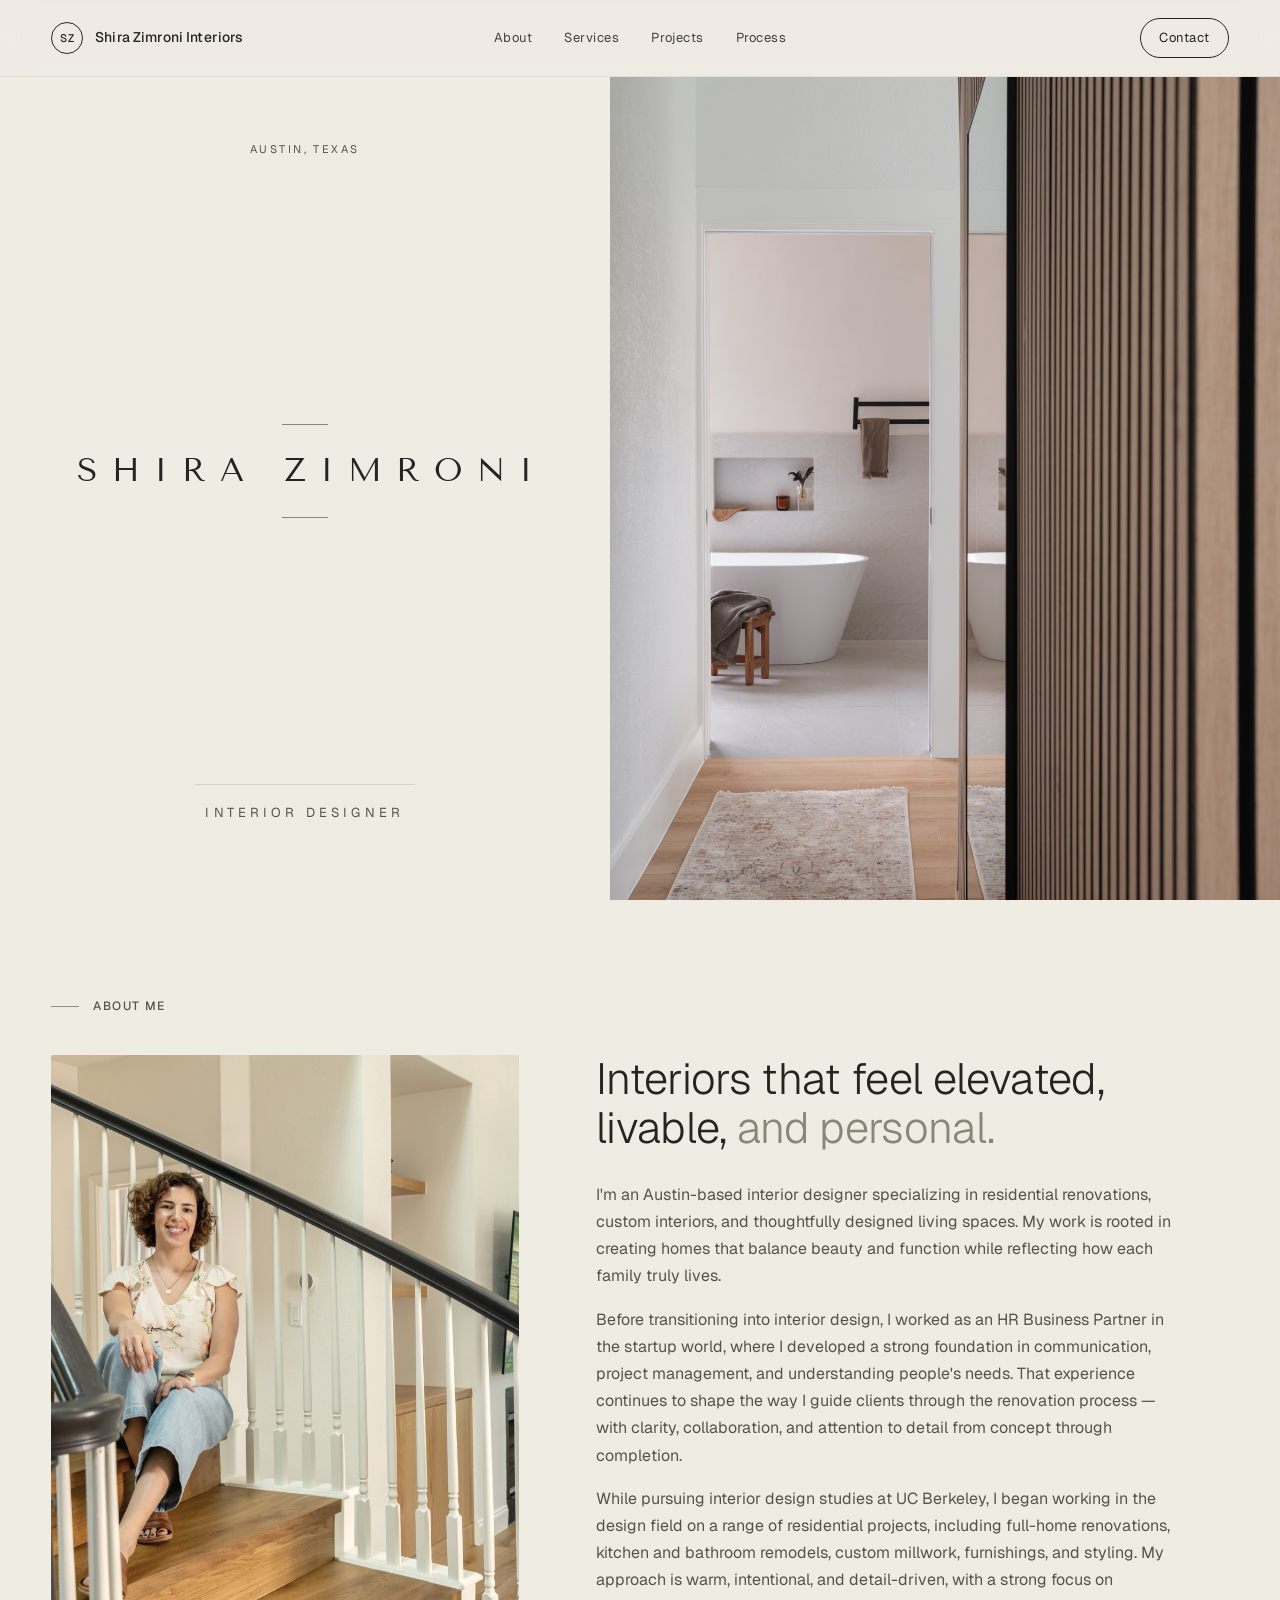
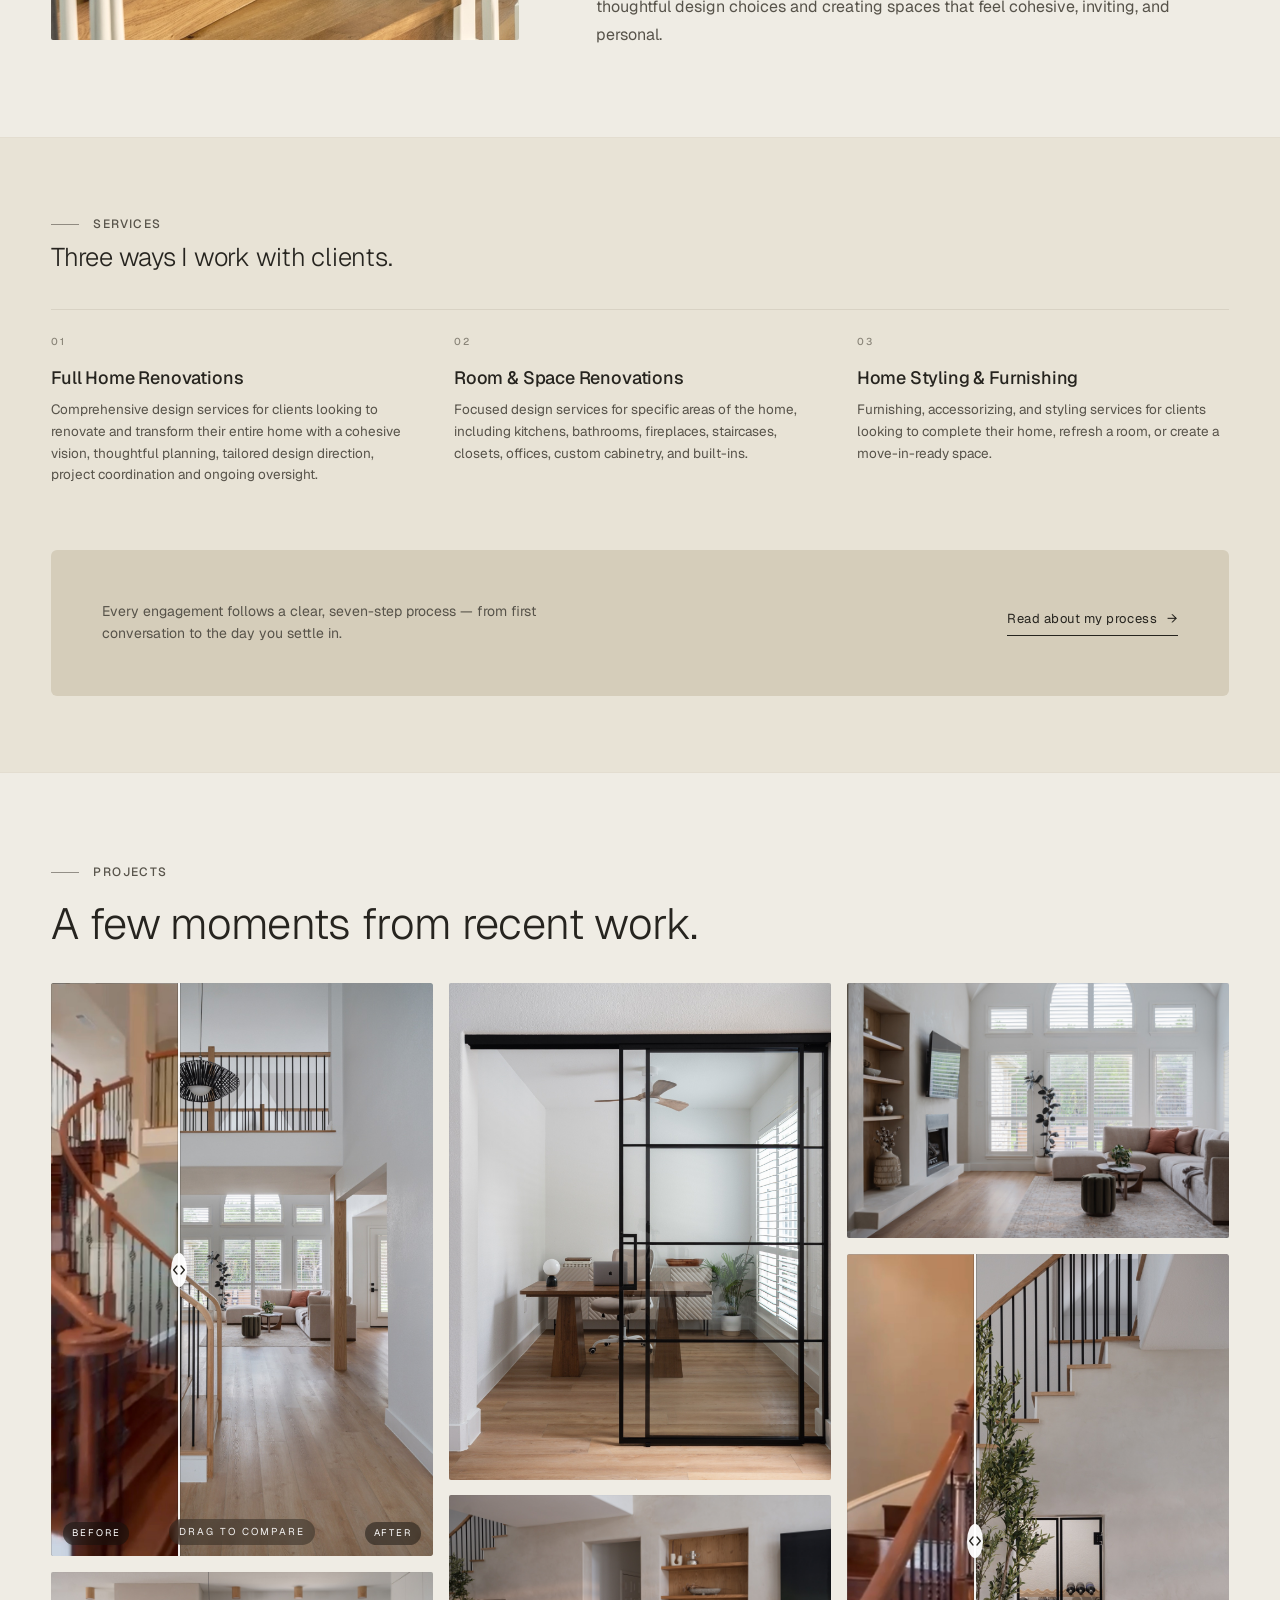
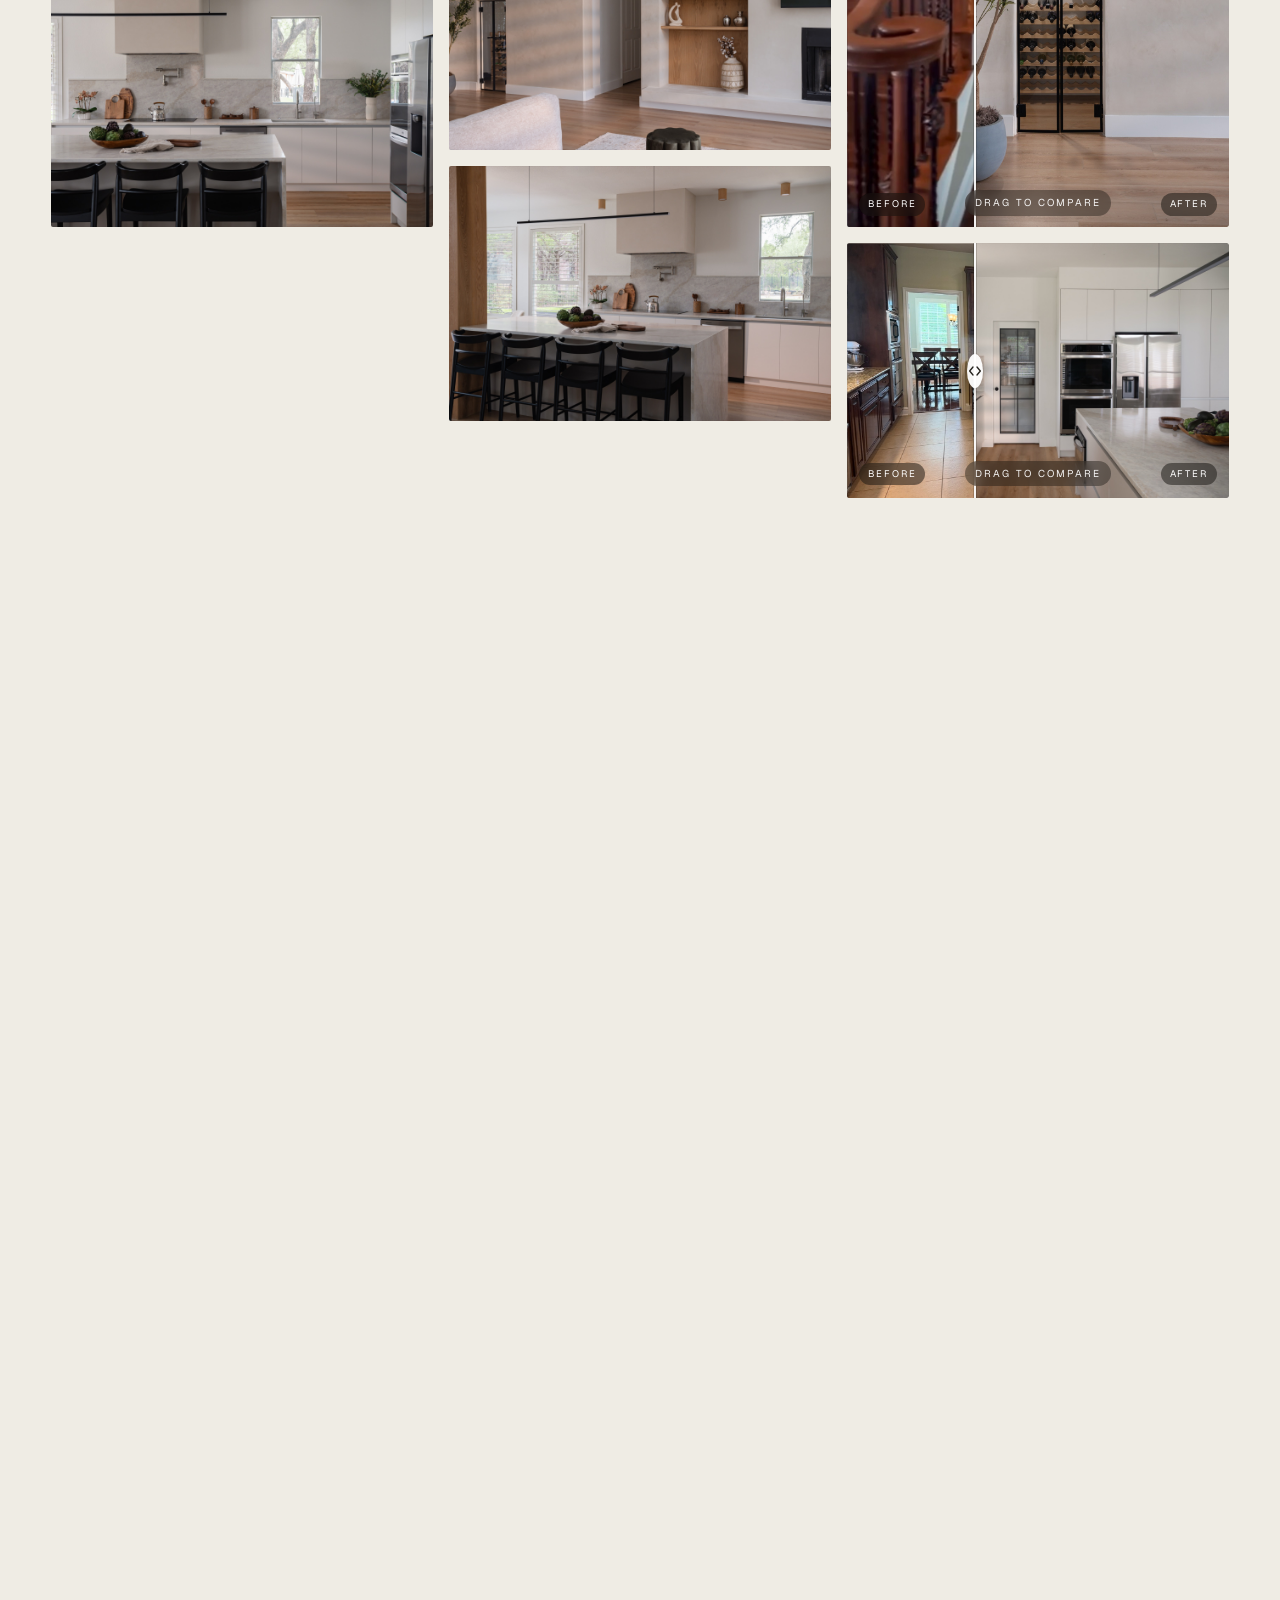
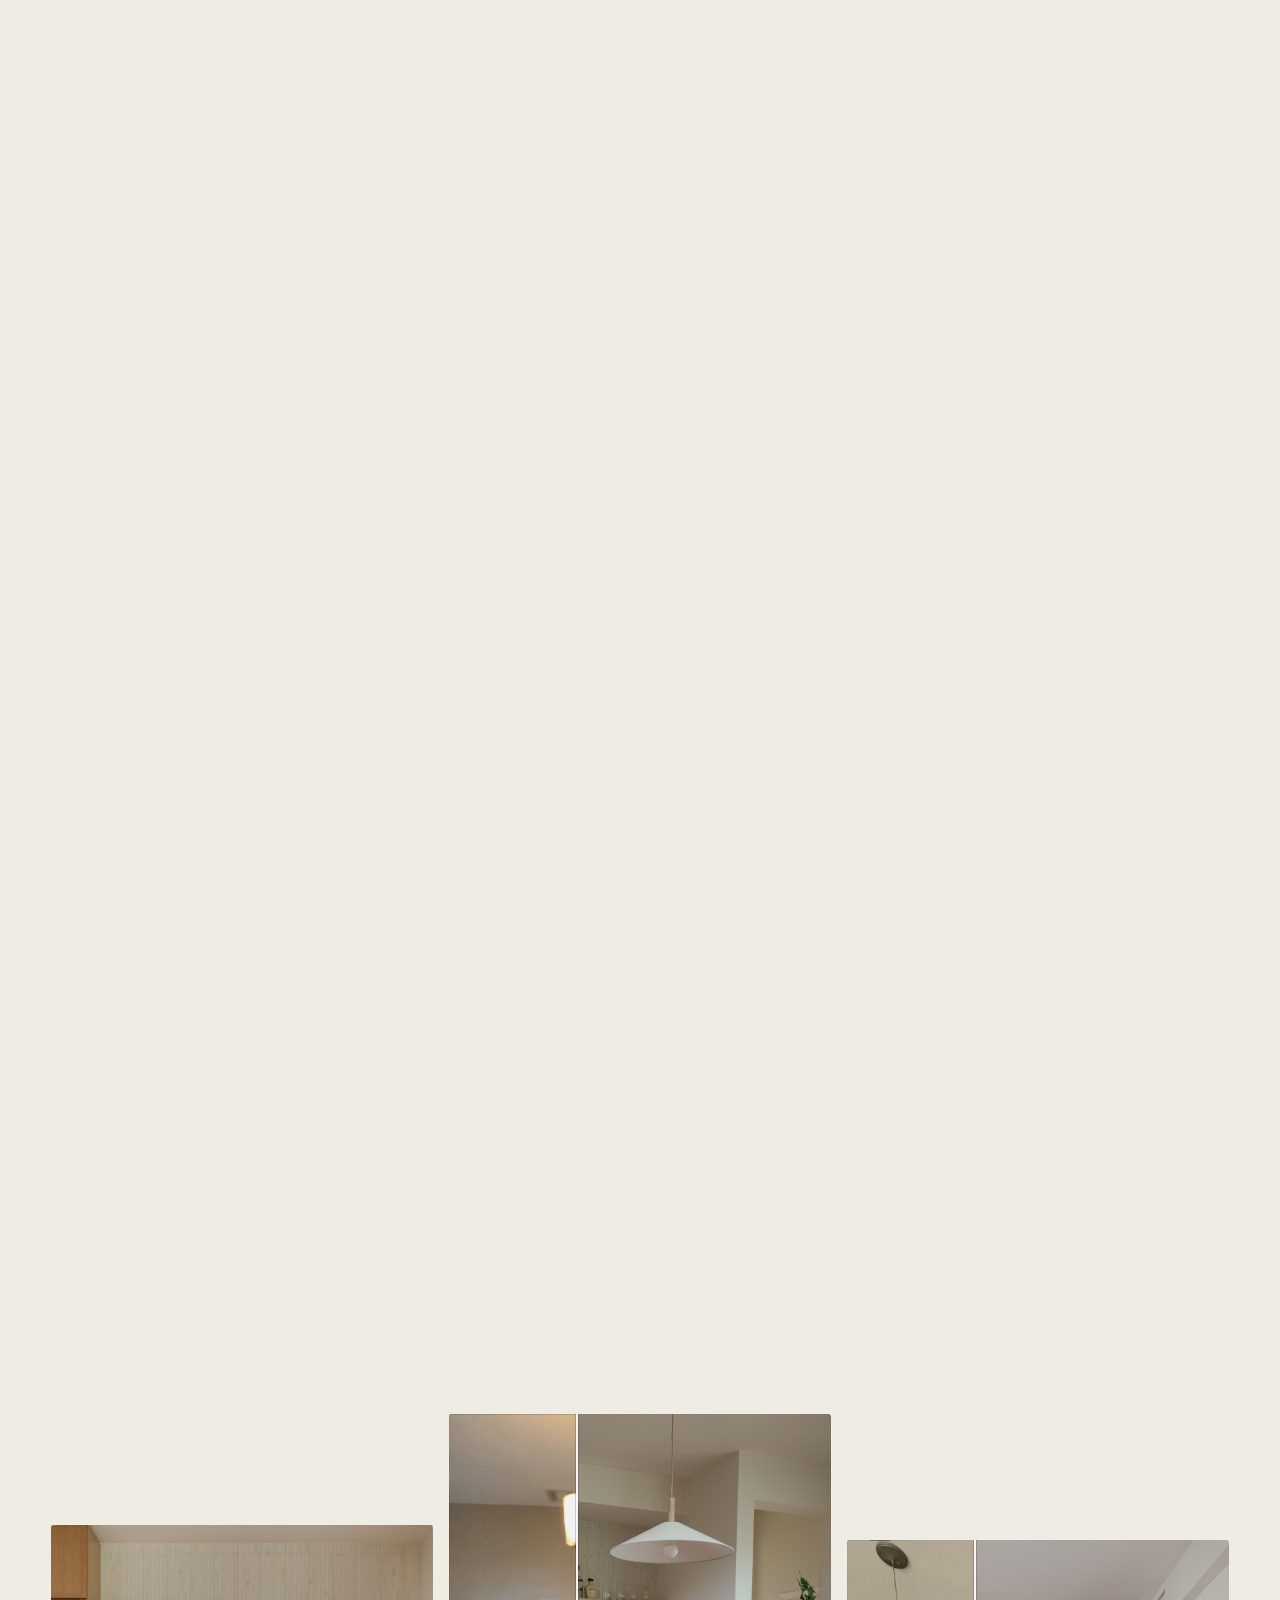
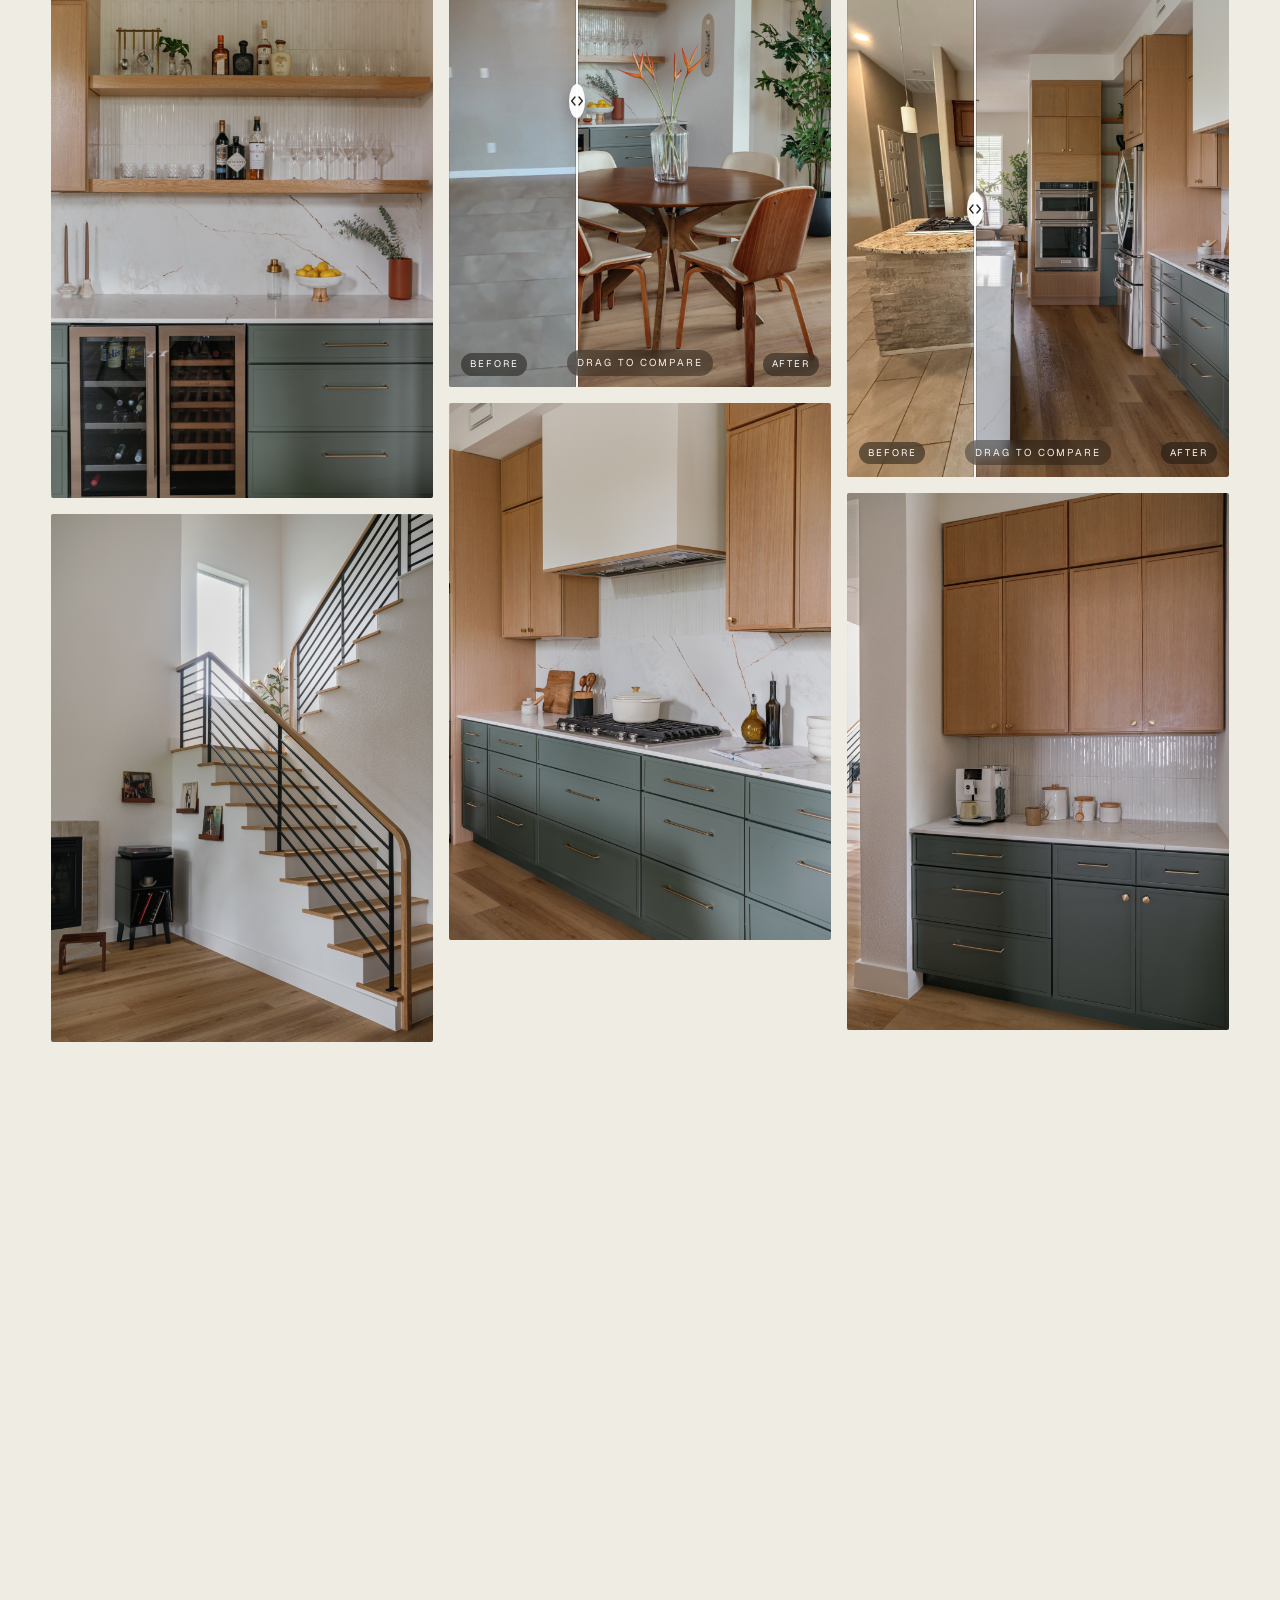
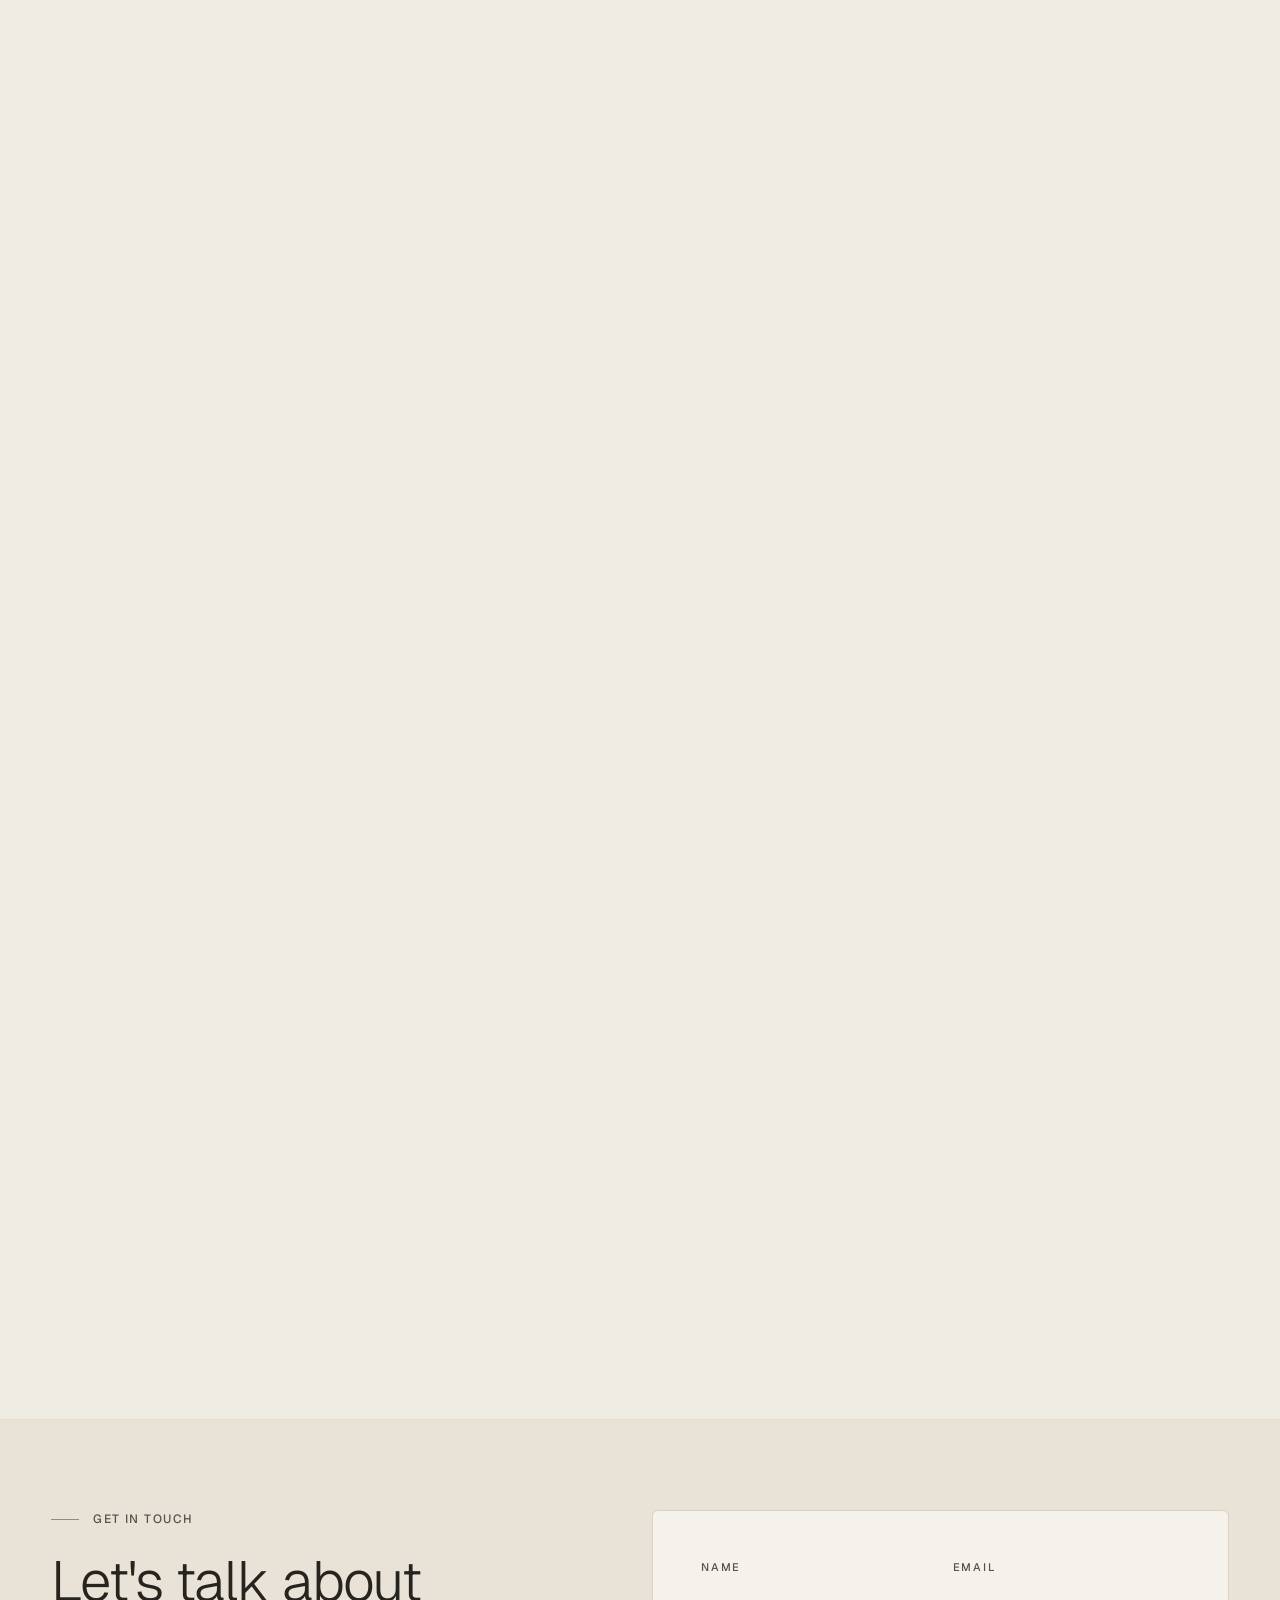
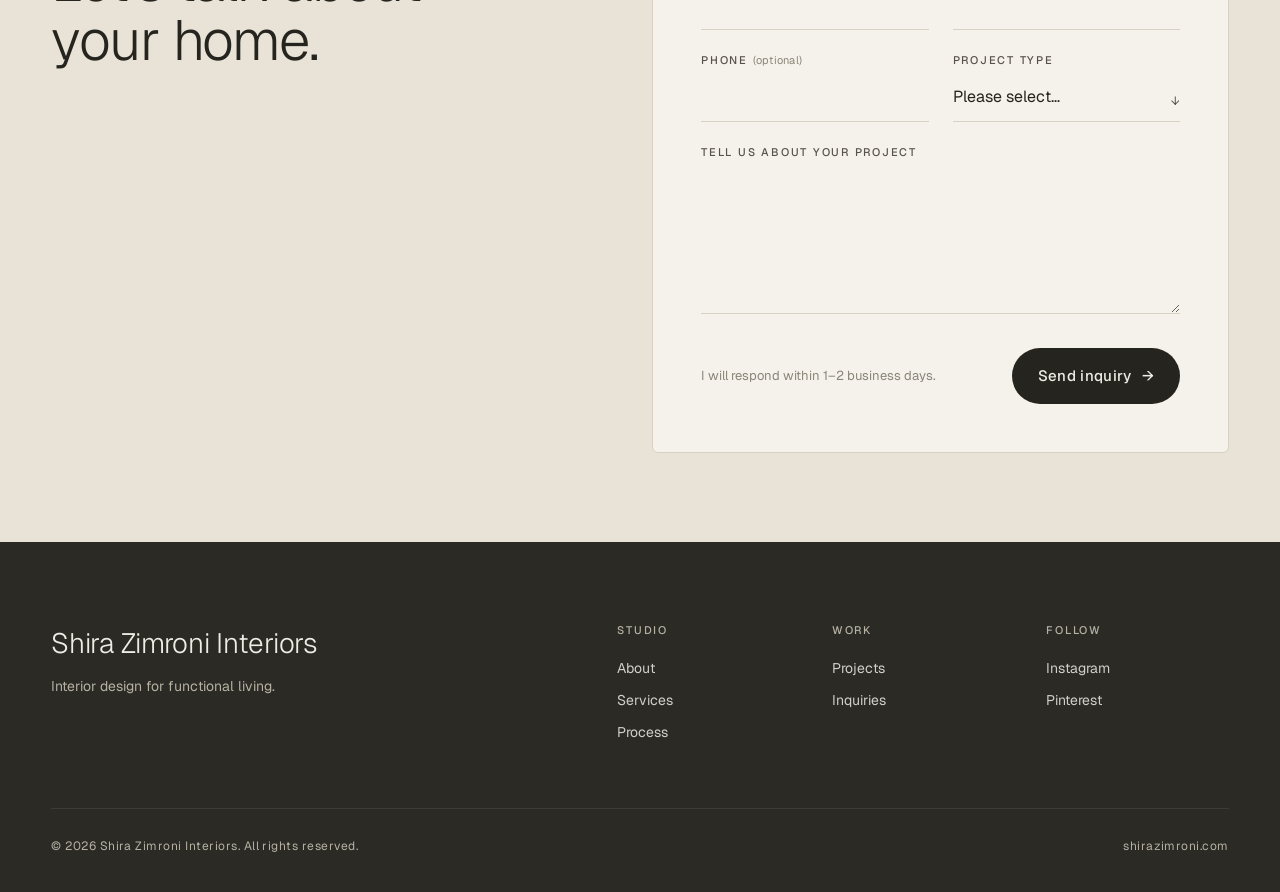
==== commit 7f0aeef7: "Compress all images: 260MB → 31MB (87% smaller, no visible quality loss) - Resize all photos to 1800" ====
--- a/index.html
+++ b/index.html
@@ -582,13 +582,13 @@
 
       <!-- Common spaces -->
       <figure class="gal gal--wide gal--compare" data-category="common" data-reveal
-              data-before="assets/shira_malaga_blp5001_before.png"
+              data-before="assets/shira_malaga_blp5001_before.jpg"
               data-after="assets/shira_malaga_blp5001.jpg"
               data-aspect="1400/933"
               data-caption="Window seat — before &amp; after">
         <img class="gal__img" src="assets/shira_malaga_blp5001.jpg" alt="Window seat with built-in storage after the remodel" loading="lazy" />
         <div class="ba__before" aria-hidden="true">
-          <img src="assets/shira_malaga_blp5001_before.png" alt="Room with shutters before the remodel" loading="lazy" />
+          <img src="assets/shira_malaga_blp5001_before.jpg" alt="Room with shutters before the remodel" loading="lazy" />
         </div>
         <div class="ba__divider">
           <span class="ba__line"></span>
@@ -619,13 +619,13 @@
         <figcaption class="gal__caption">Shower</figcaption>
       </figure>
       <figure class="gal gal--wide gal--compare" data-category="bathrooms" data-reveal
-              data-before="assets/shira_malaga_blp5012_before.png"
+              data-before="assets/shira_malaga_blp5012_before.jpg"
               data-after="assets/shira_malaga_blp5012.jpg"
               data-aspect="1400/933"
               data-caption="Primary bath — before &amp; after">
         <img class="gal__img" src="assets/shira_malaga_blp5012.jpg" alt="Primary bathroom after the remodel" loading="lazy" />
         <div class="ba__before" aria-hidden="true">
-          <img src="assets/shira_malaga_blp5012_before.png" alt="Primary bathroom before the remodel" loading="lazy" />
+          <img src="assets/shira_malaga_blp5012_before.jpg" alt="Primary bathroom before the remodel" loading="lazy" />
         </div>
         <div class="ba__divider">
           <span class="ba__line"></span>
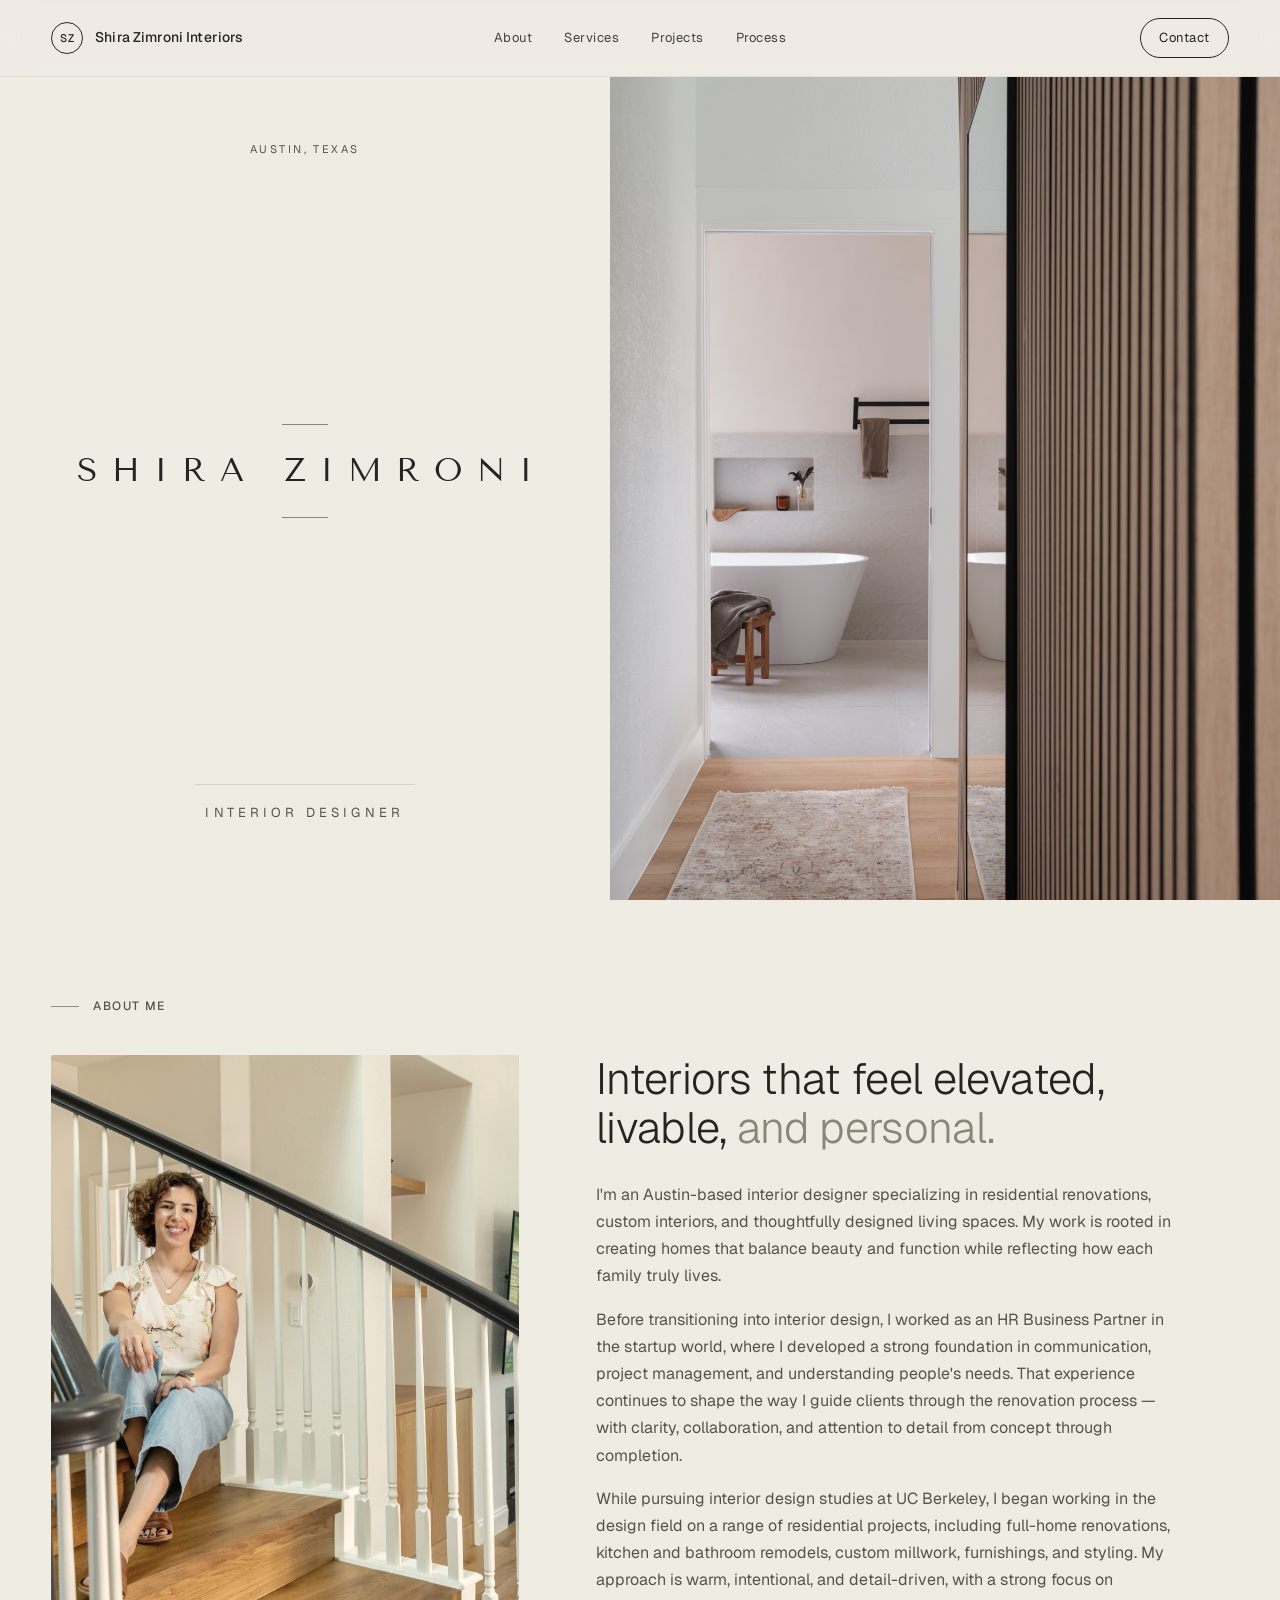
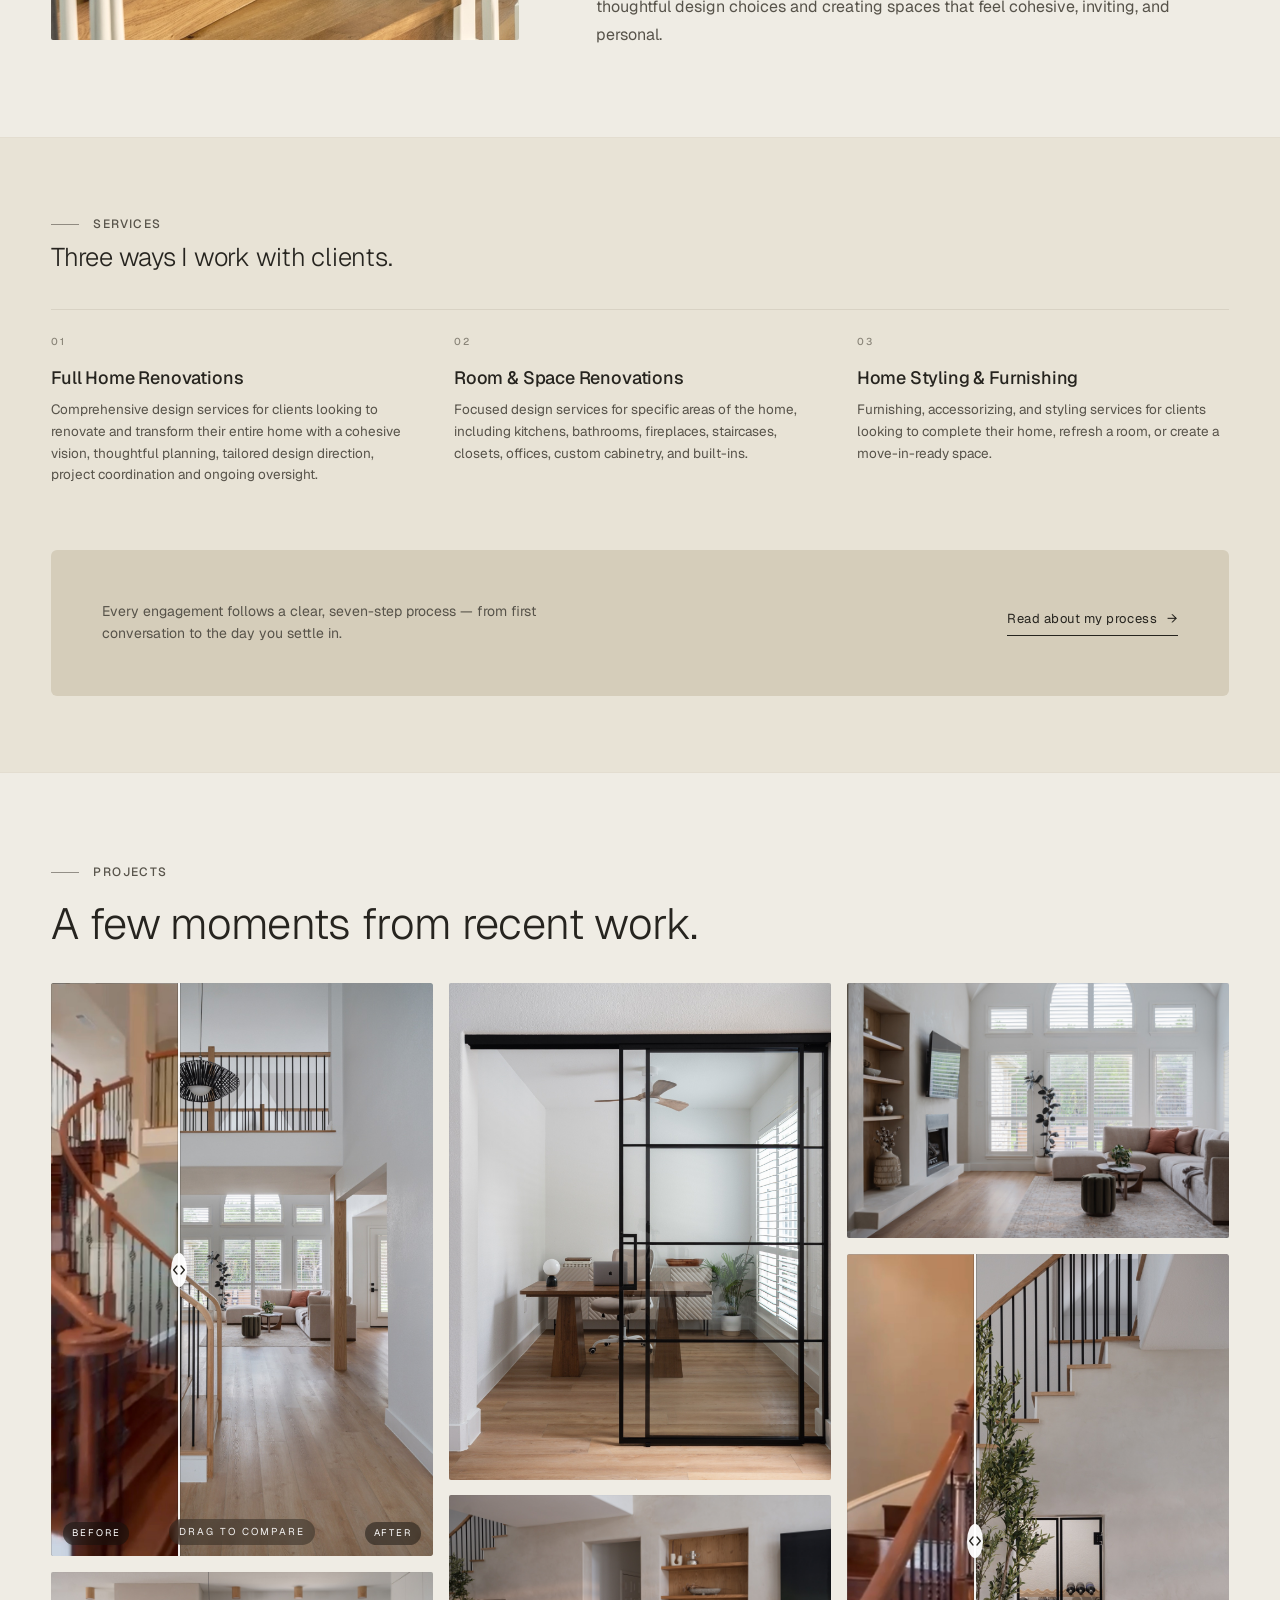
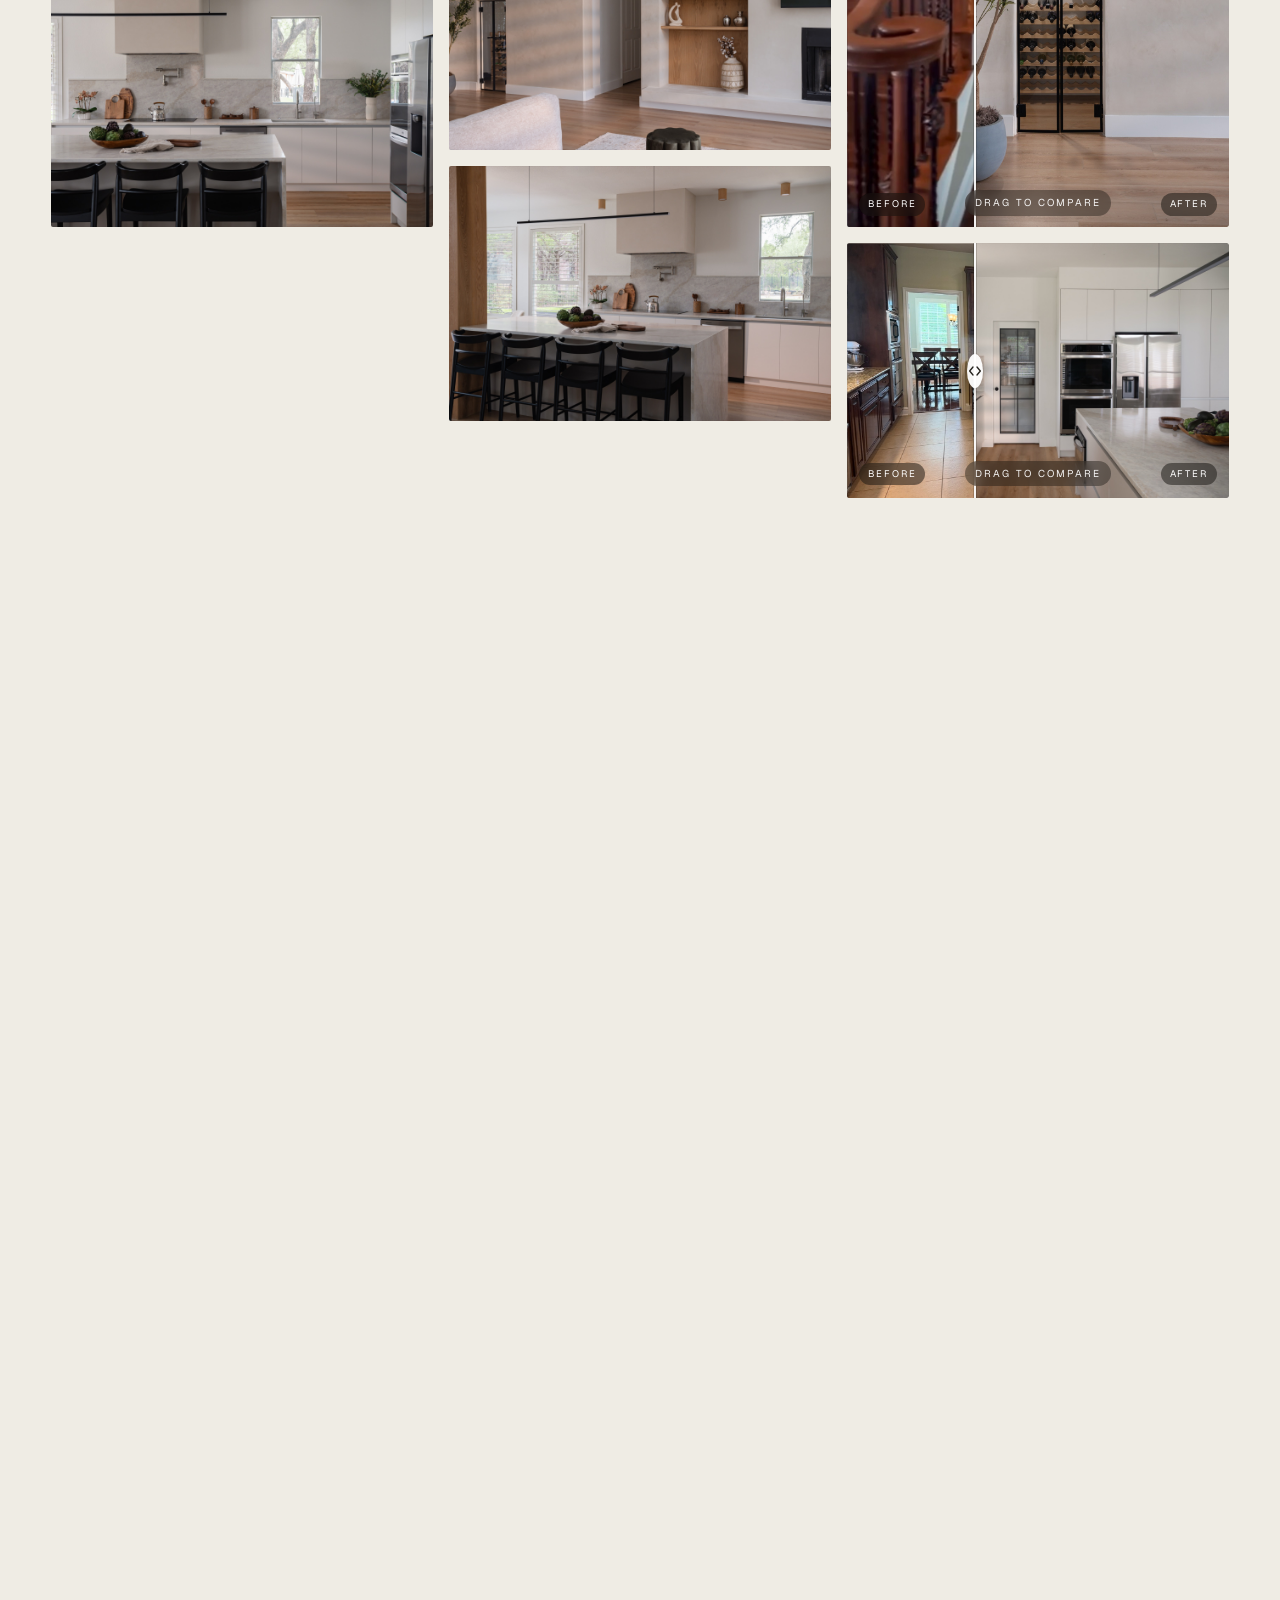
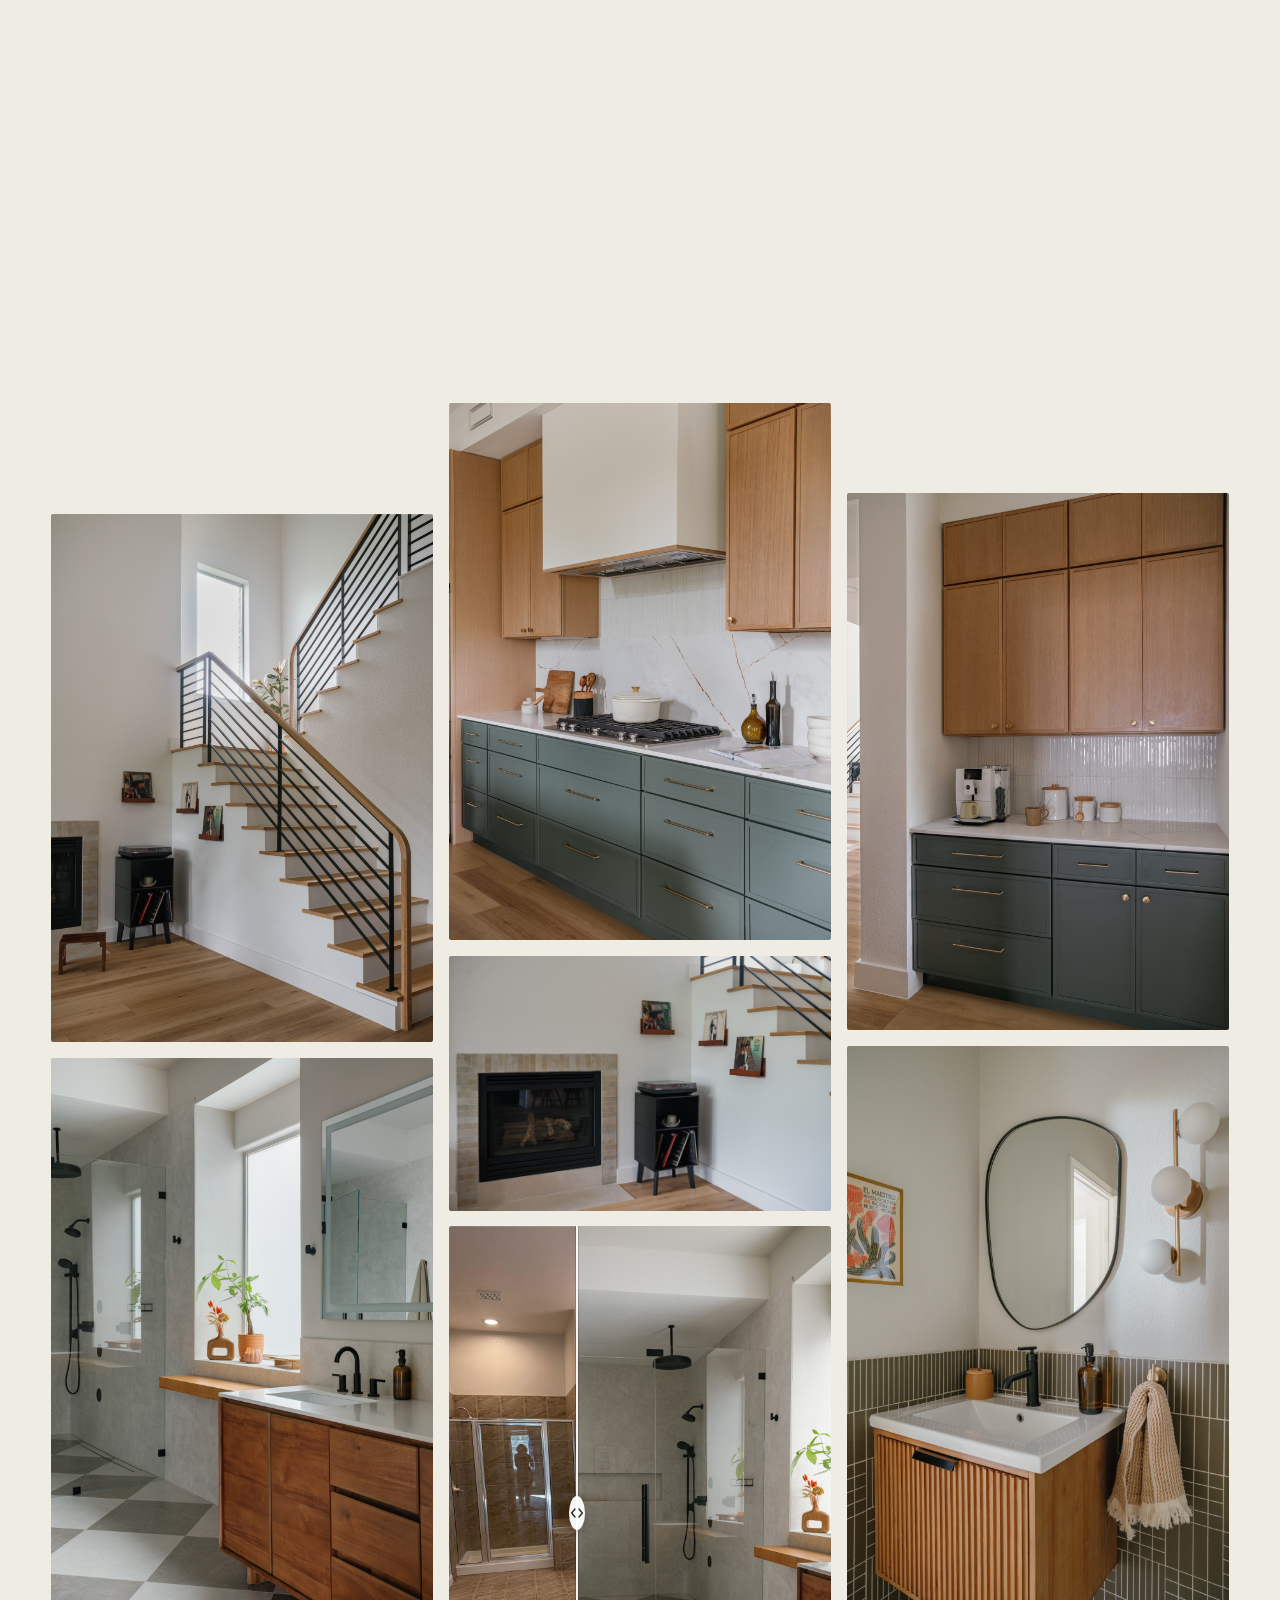
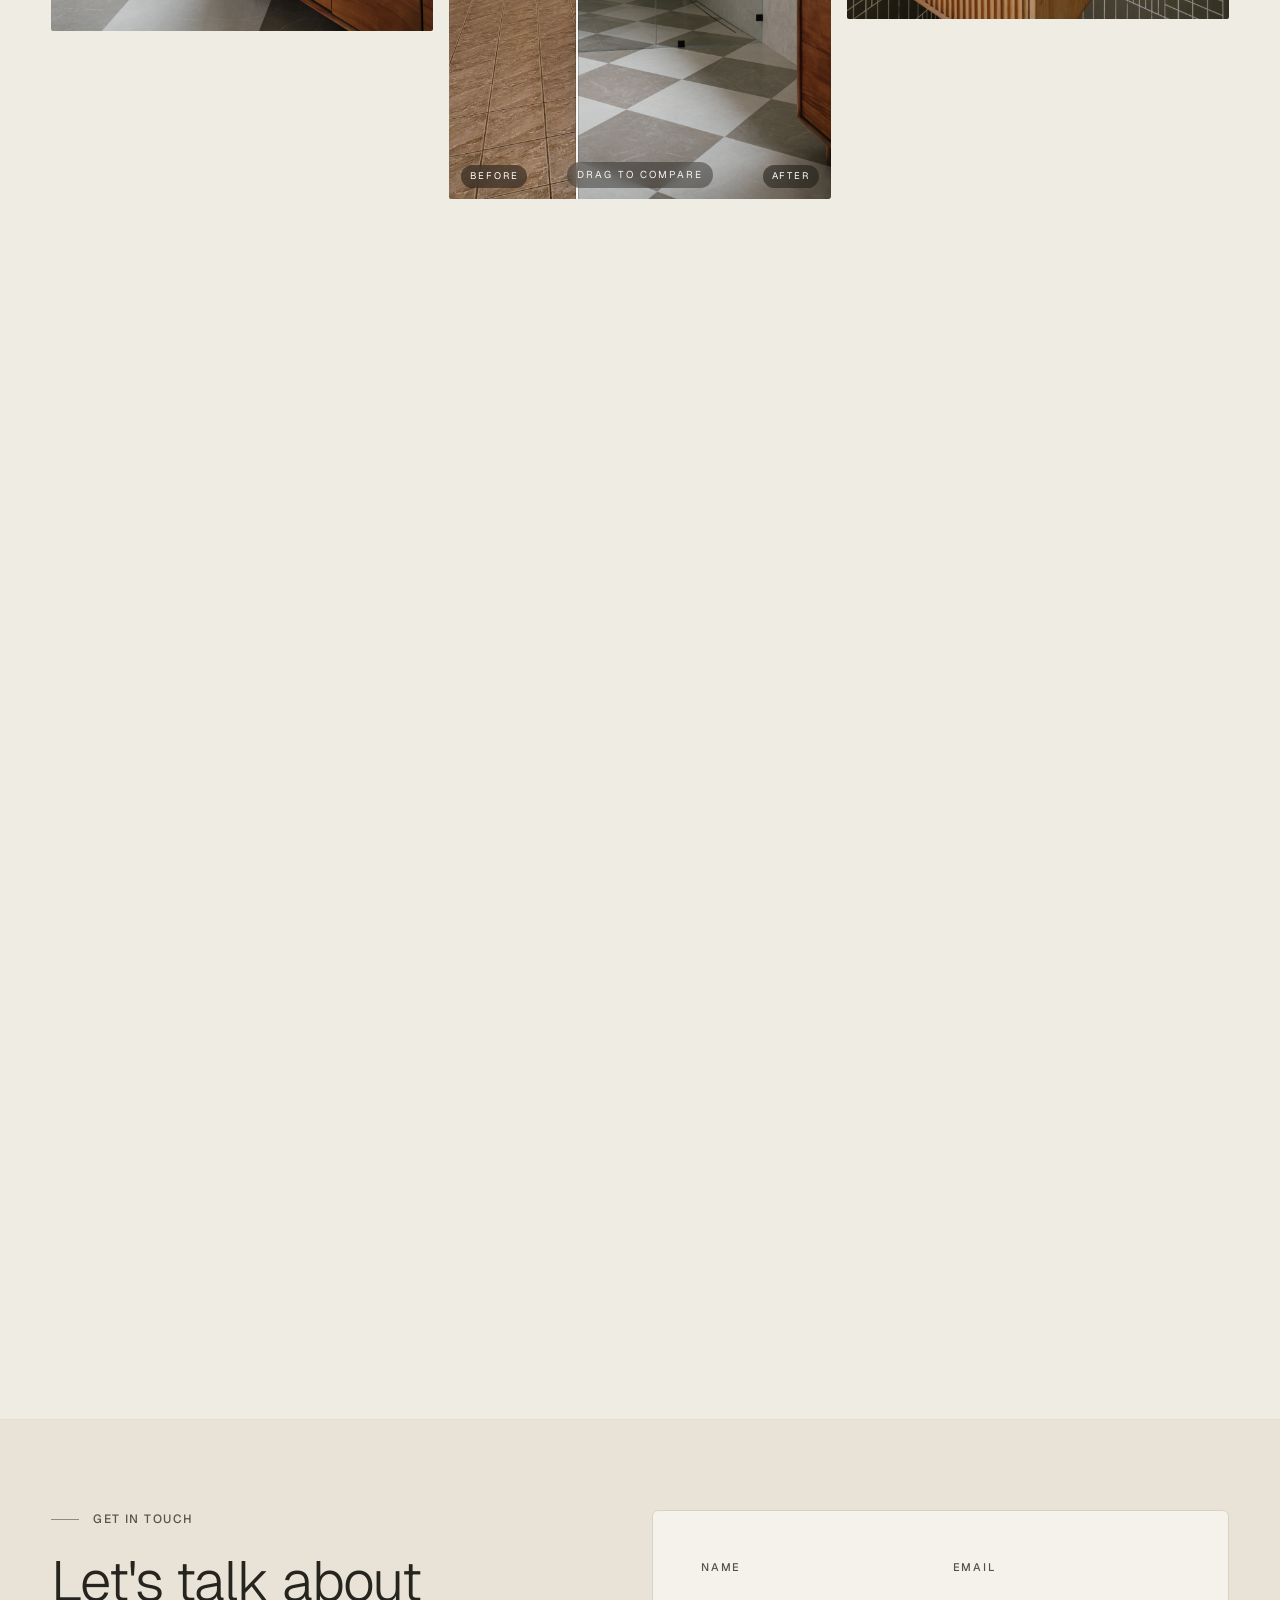
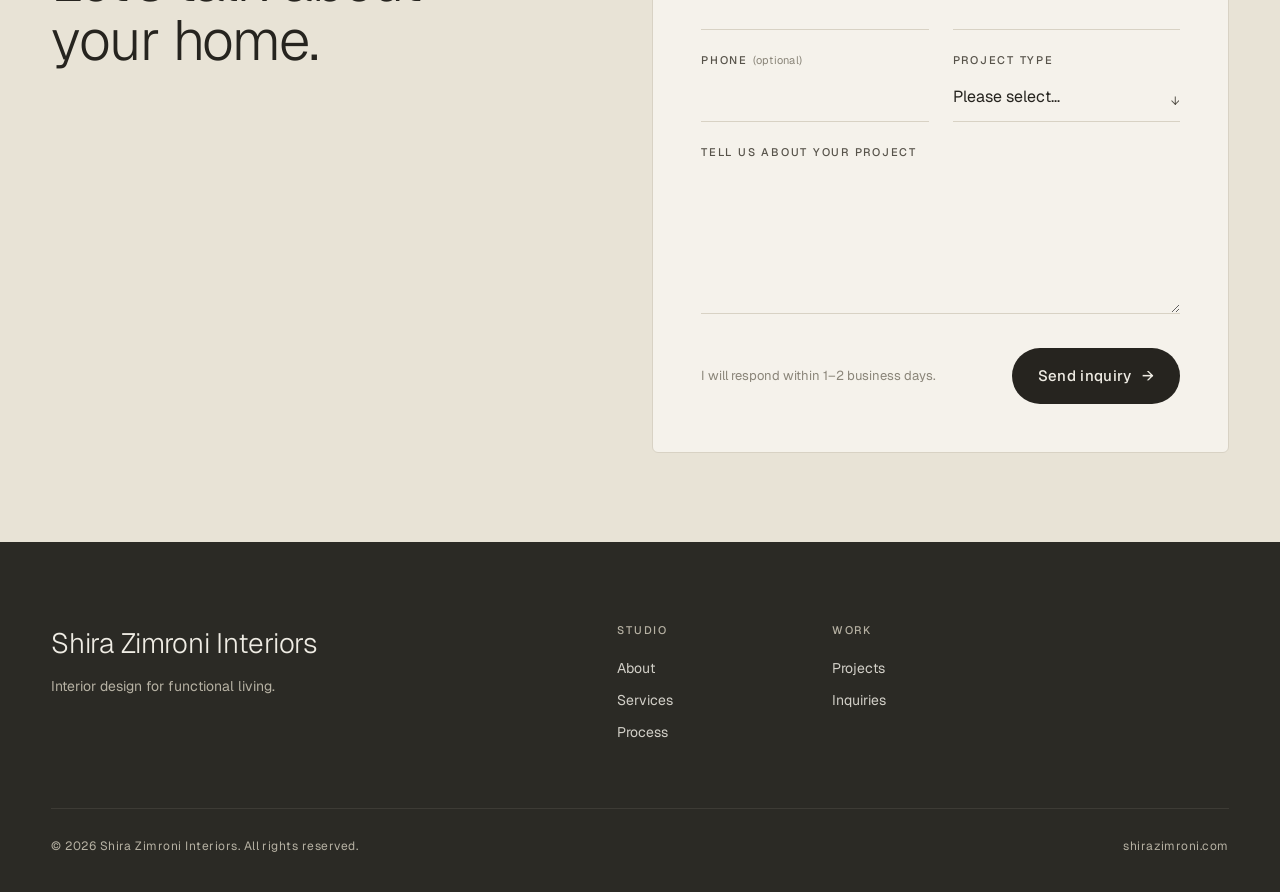
==== commit d42128f3: "Fix Contact scroll + remove Instagram/Pinterest footer links Scroll fix: replace single 450ms re-scr" ====
--- a/index.html
+++ b/index.html
@@ -762,11 +762,6 @@
         <a href="#projects">Projects</a>
         <a href="#contact">Inquiries</a>
       </div>
-      <div>
-        <h4>Follow</h4>
-        <a href="#">Instagram</a>
-        <a href="#">Pinterest</a>
-      </div>
     </nav>
   </div>
   <div class="footer__bottom">
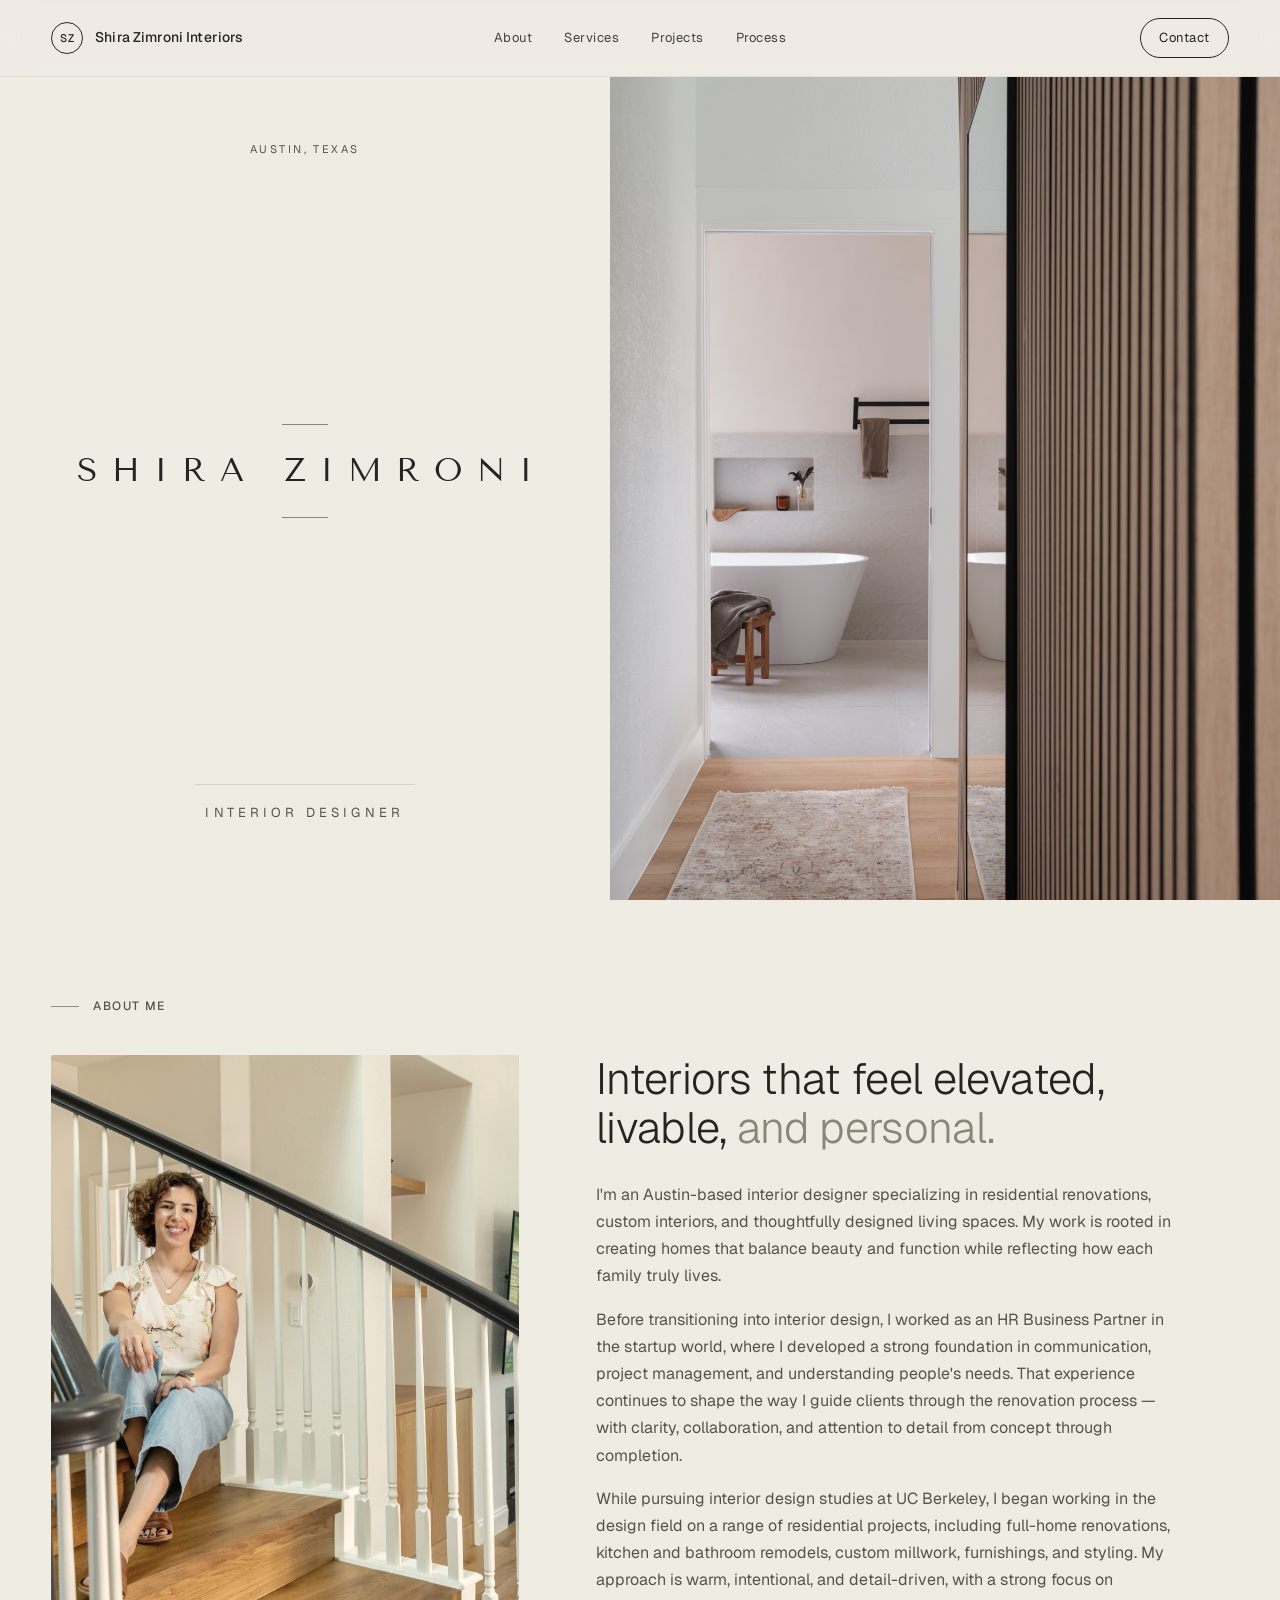
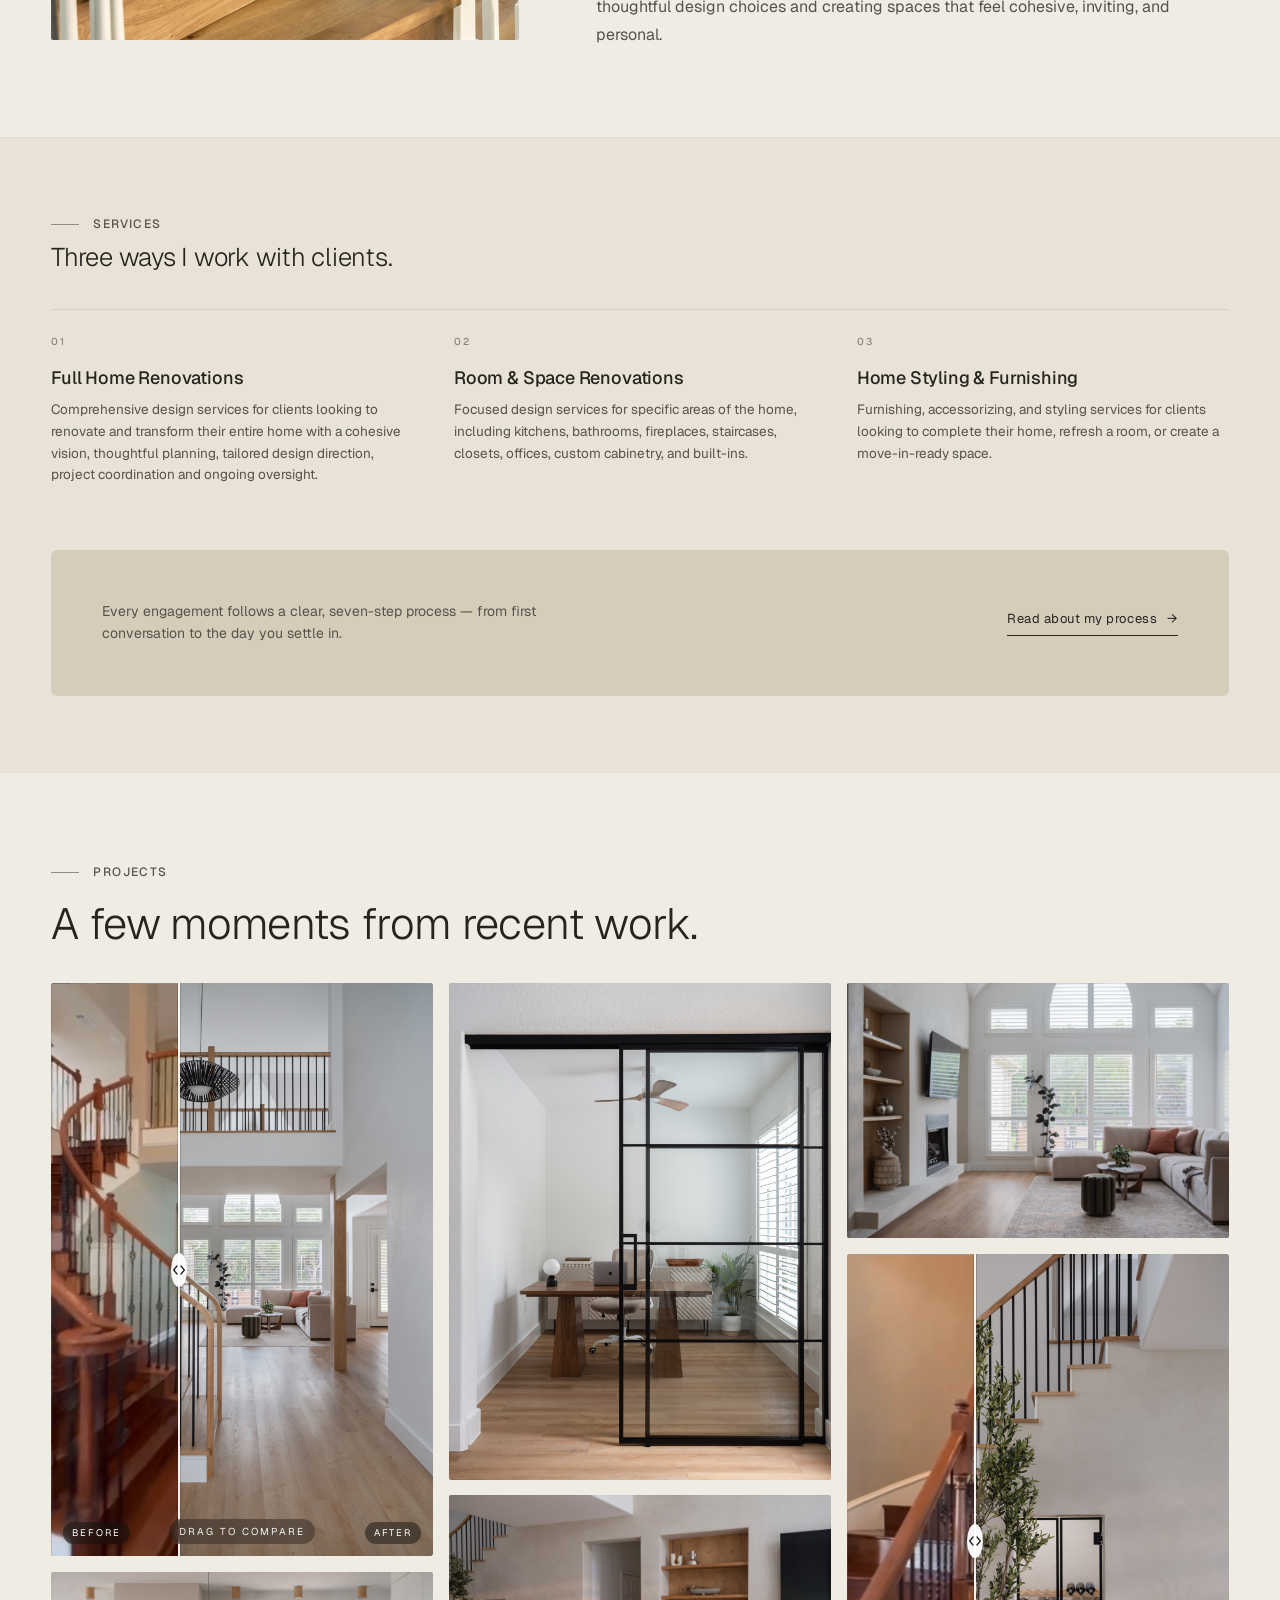
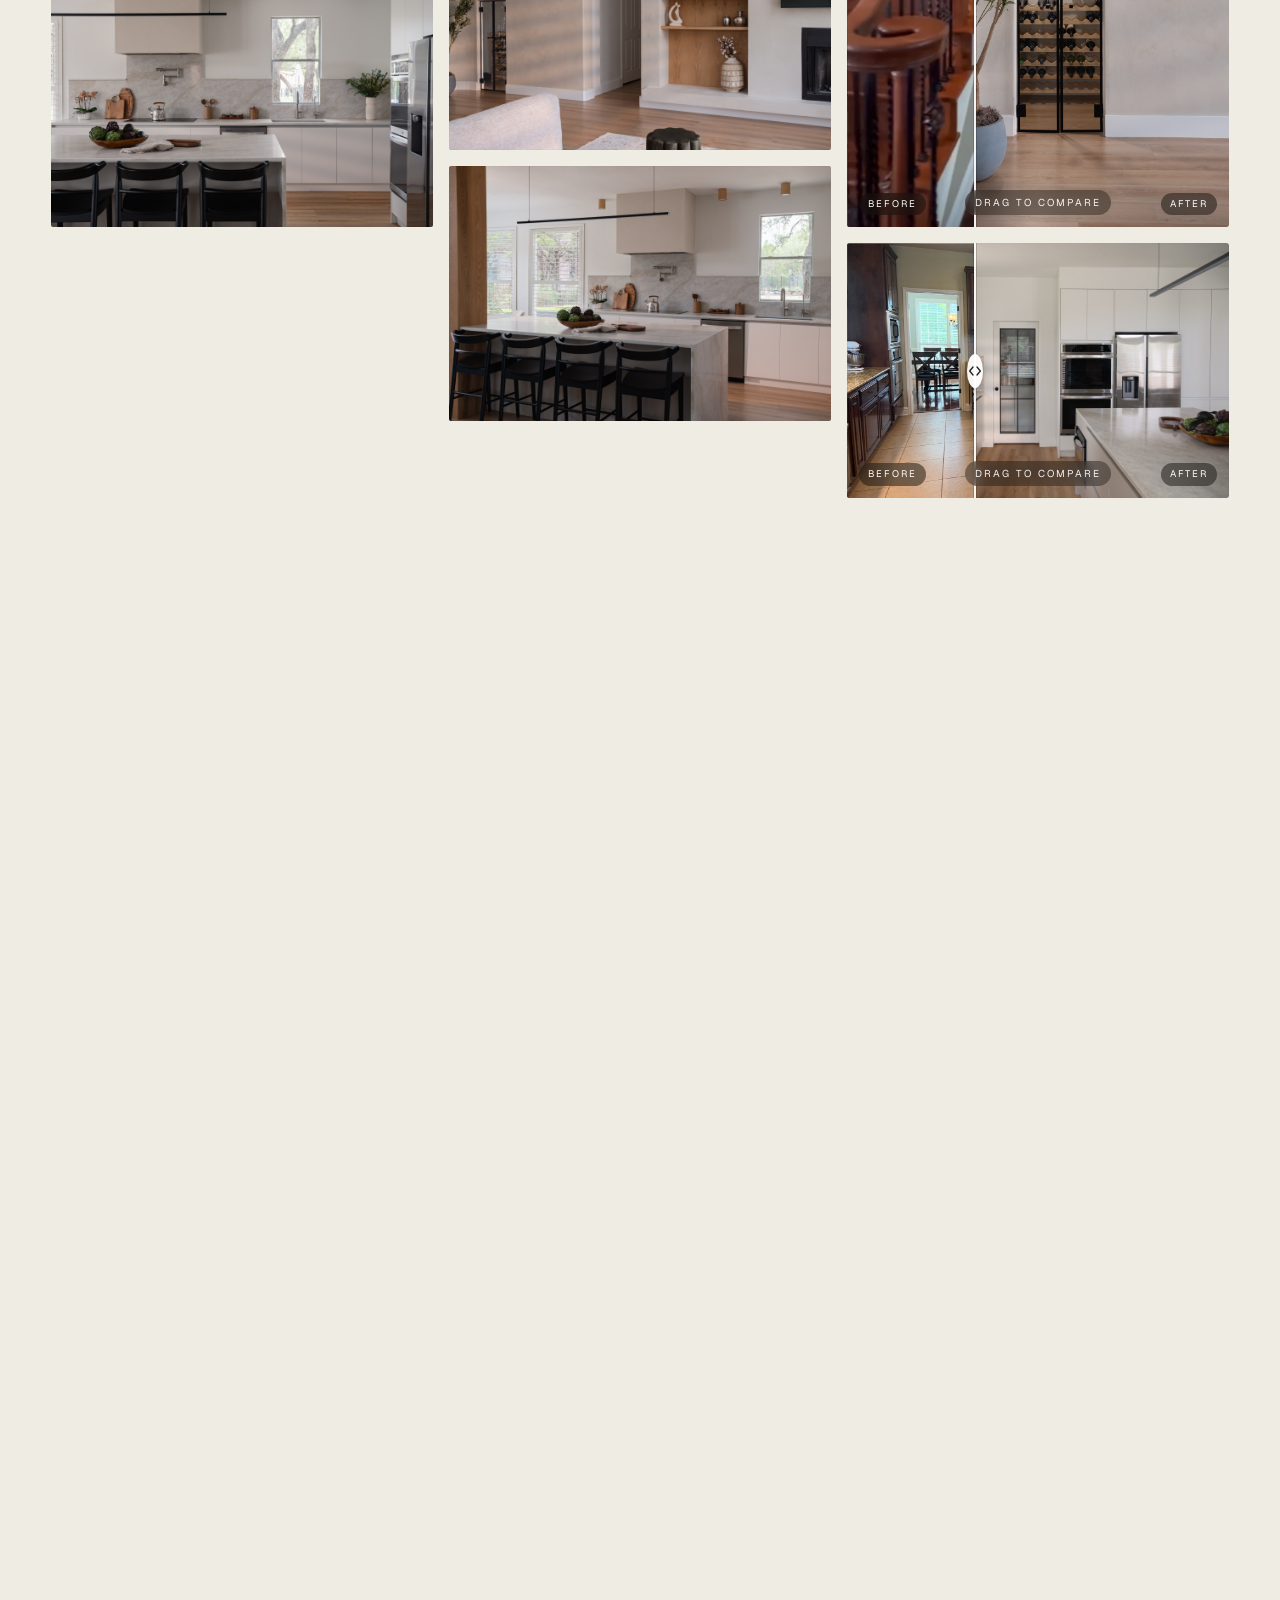
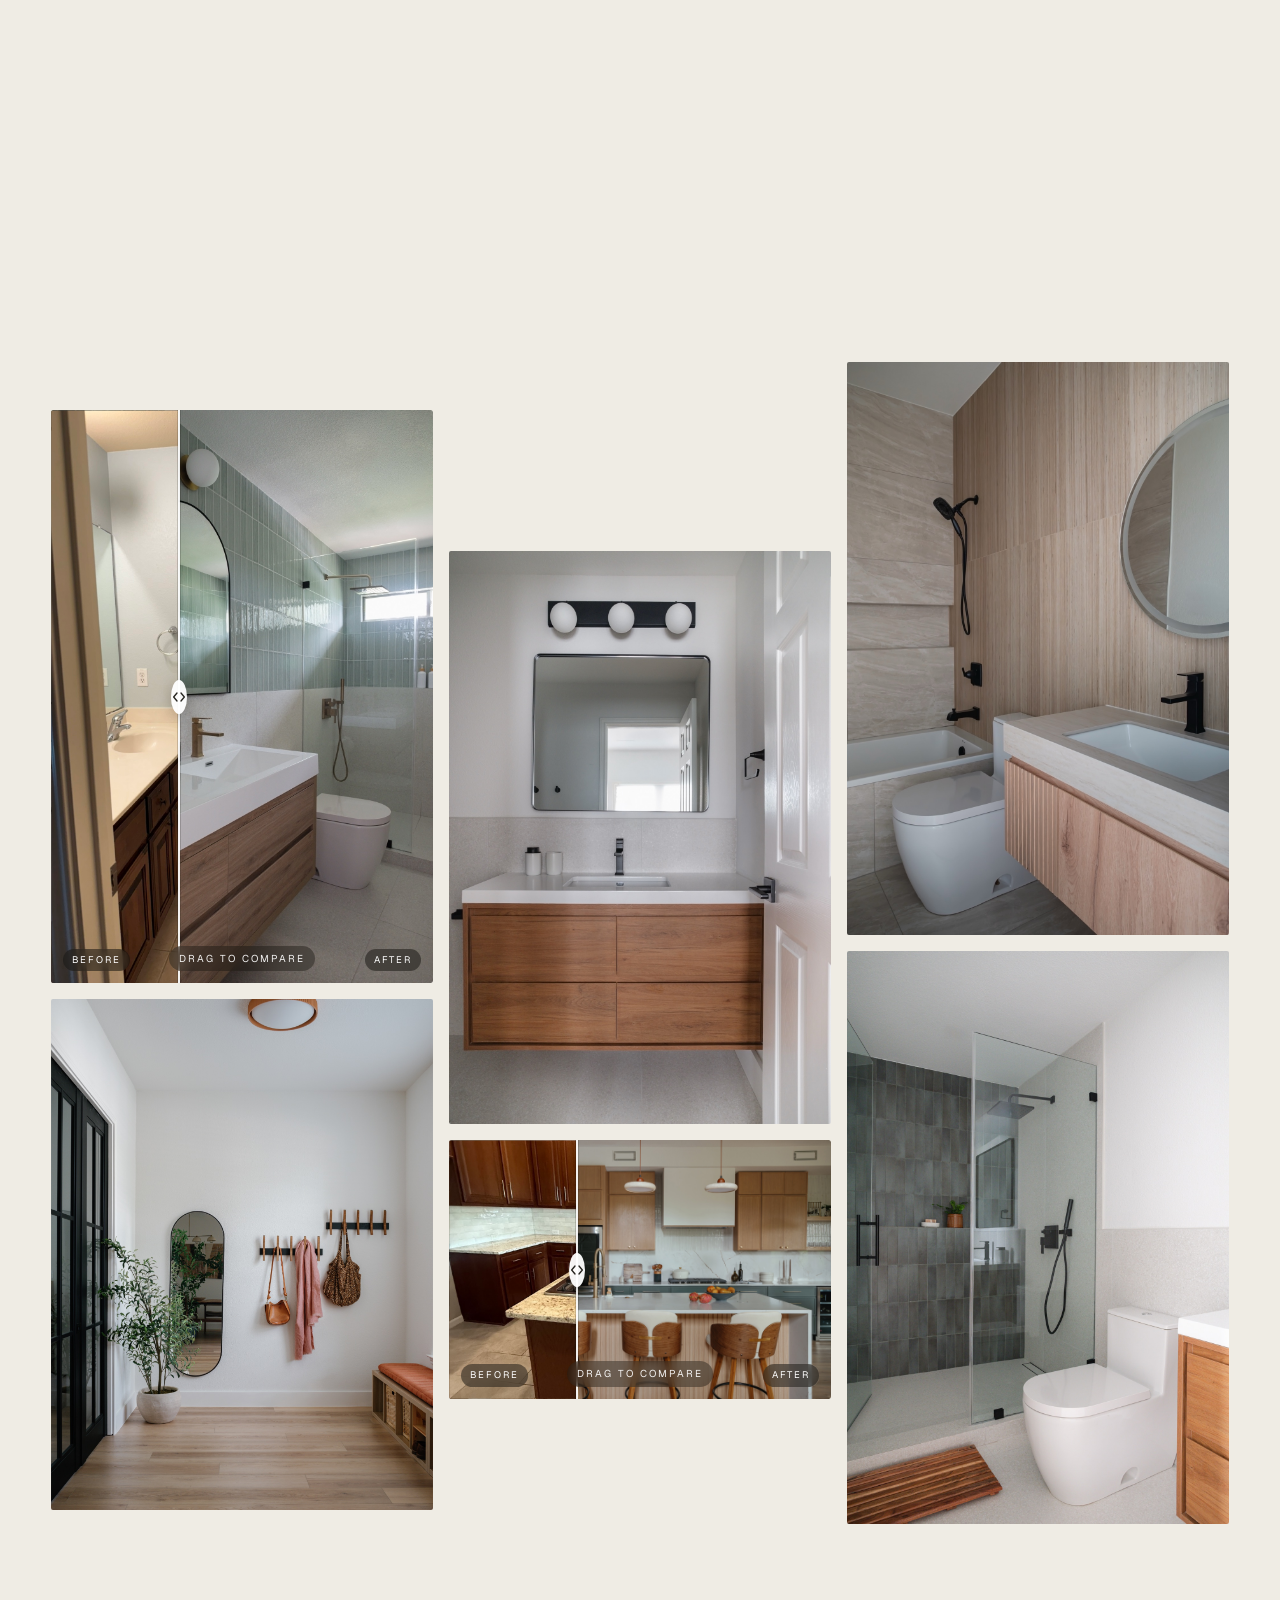
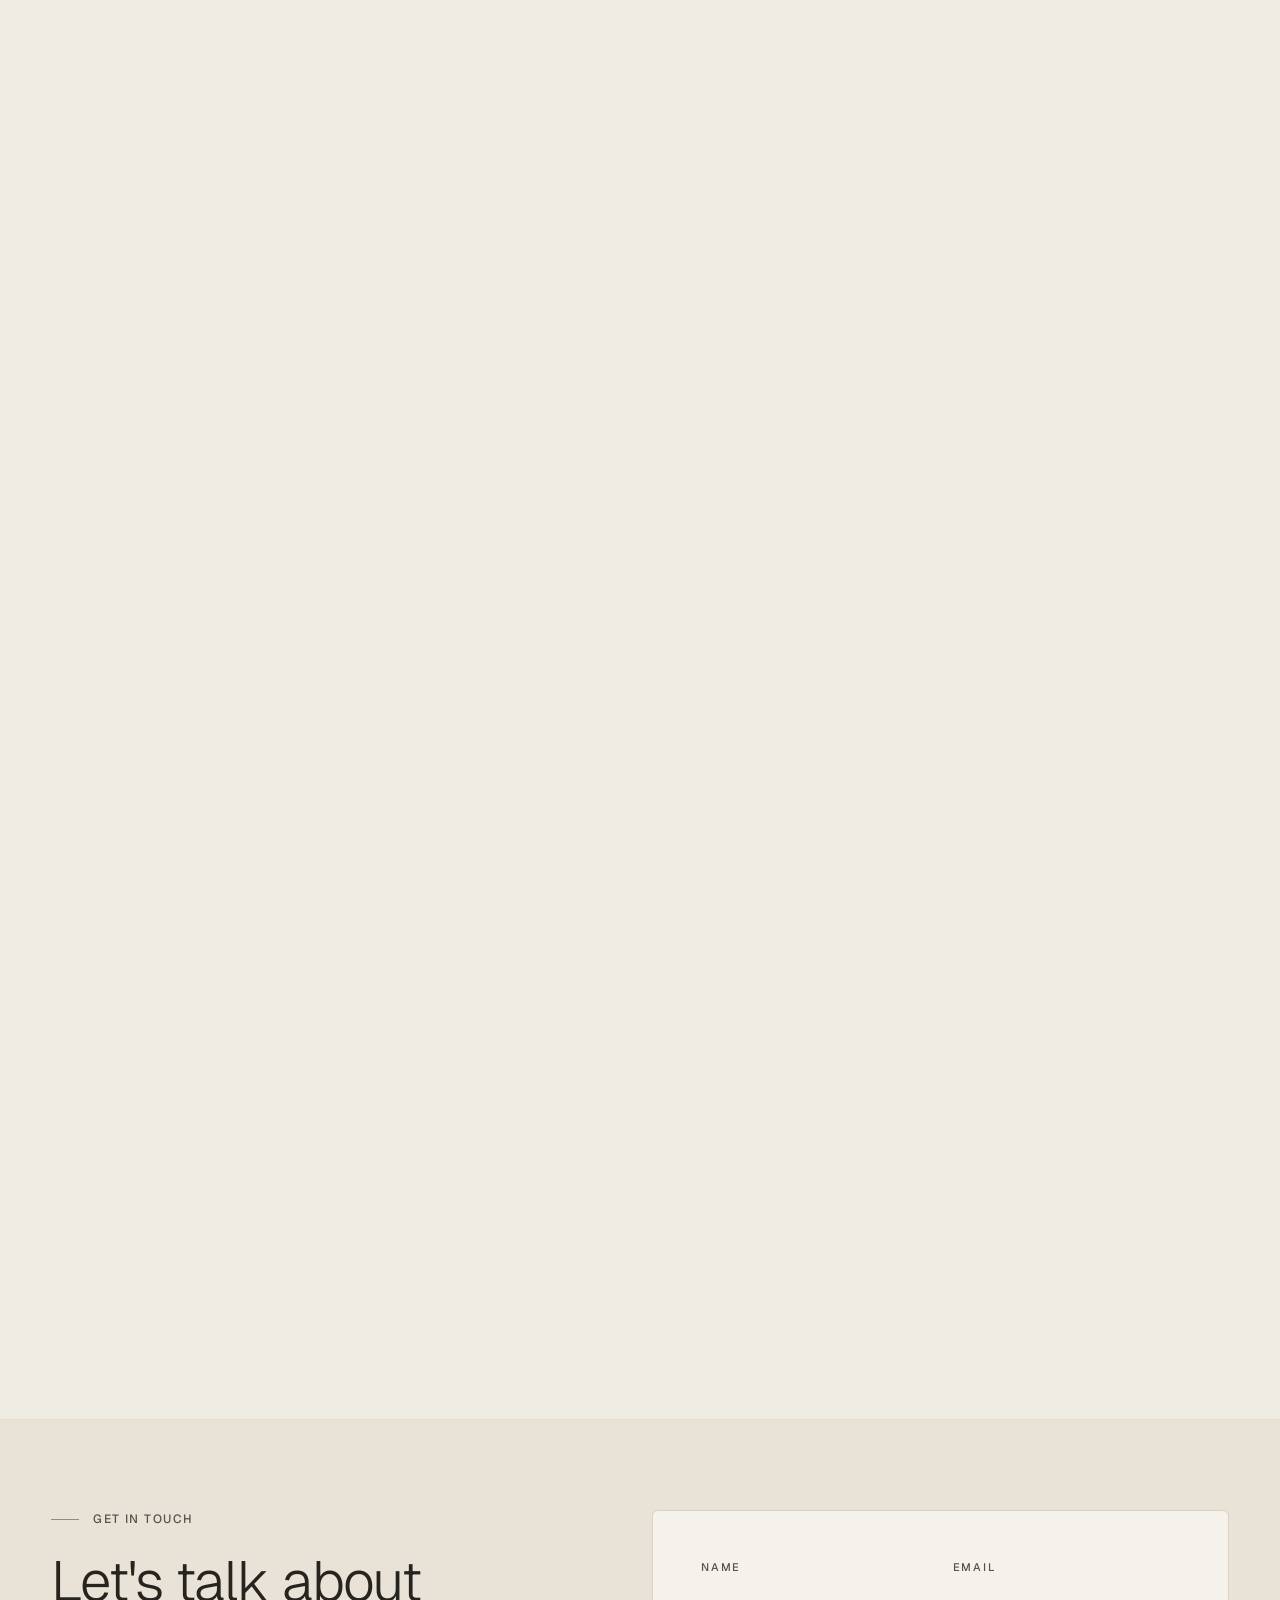
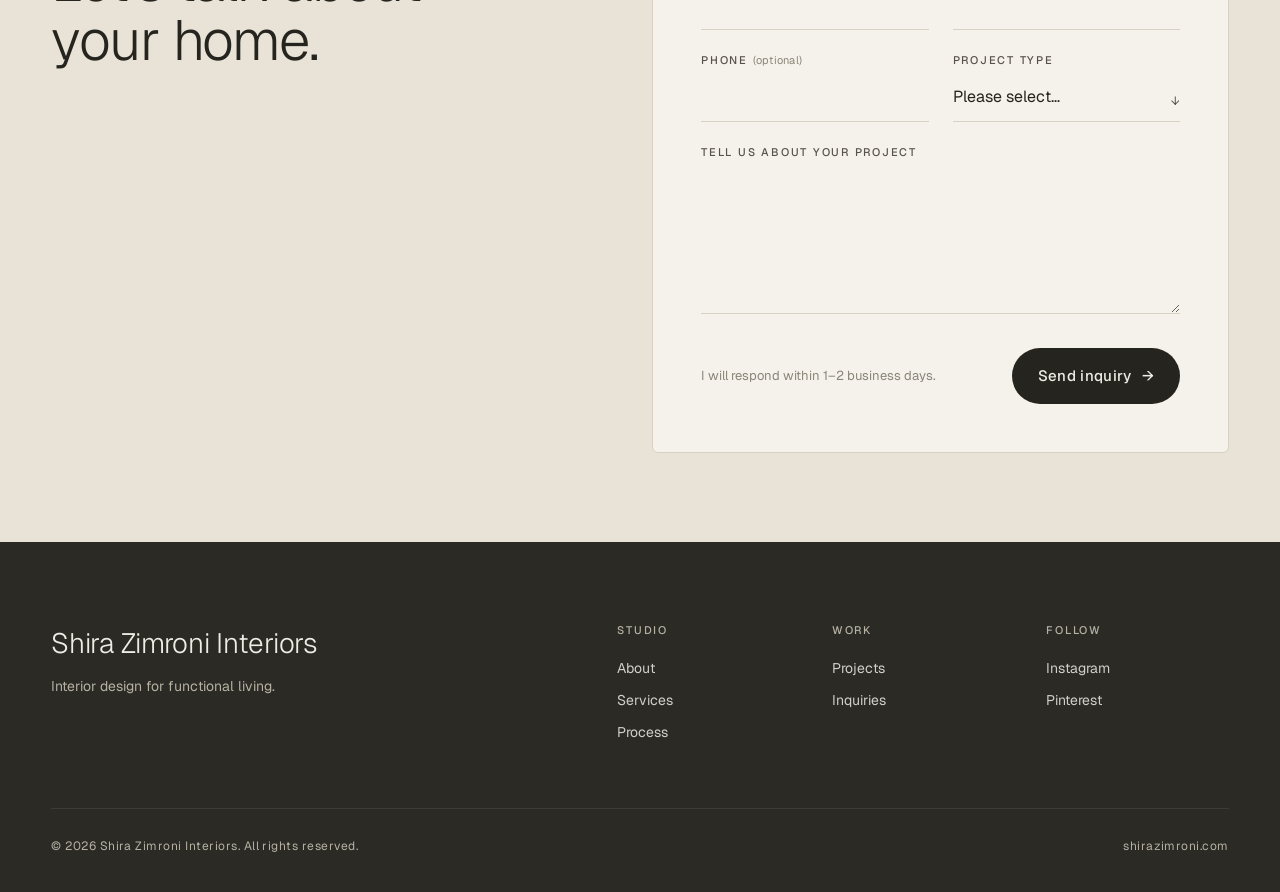
==== commit 8eec5771: "Add Google Business Profile to JSON-LD sameAs Links the website's structured data to the Google Busi" ====
--- a/index.html
+++ b/index.html
@@ -17,6 +17,10 @@
 <meta property="og:image" content="https://shirazimroni.com/assets/hero.jpg" />
 <meta property="og:url" content="https://shirazimroni.com/" />
 <meta property="og:type" content="website" />
+<meta name="twitter:card" content="summary_large_image" />
+<meta name="twitter:title" content="Shira Zimroni Interiors | Interior Designer — Austin, TX" />
+<meta name="twitter:description" content="Austin-based interior designer specializing in residential renovations, kitchen and bathroom remodels, custom interiors, and thoughtfully designed living spaces." />
+<meta name="twitter:image" content="https://shirazimroni.com/assets/hero.jpg" />
 <link rel="preload" as="image" href="assets/hero.jpg" fetchpriority="high" />
 <link rel="preconnect" href="https://fonts.googleapis.com" />
 <link rel="preconnect" href="https://fonts.gstatic.com" crossorigin />
@@ -37,10 +41,22 @@
     "addressRegion": "TX",
     "addressCountry": "US"
   },
-  "areaServed": {
-    "@type": "City",
-    "name": "Austin"
-  },
+  "areaServed": [
+    { "@type": "City", "name": "Austin" },
+    { "@type": "City", "name": "Round Rock" },
+    { "@type": "City", "name": "Georgetown" },
+    { "@type": "City", "name": "Cedar Park" },
+    { "@type": "City", "name": "Pflugerville" },
+    { "@type": "City", "name": "Lakeway" },
+    { "@type": "City", "name": "Bee Cave" },
+    { "@type": "City", "name": "Dripping Springs" },
+    { "@type": "City", "name": "Buda" },
+    { "@type": "City", "name": "Kyle" },
+    { "@type": "City", "name": "San Marcos" }
+  ],
+  "sameAs": [
+    "https://share.google/7JPH28yMUaiViznb4"
+  ],
   "knowsAbout": [
     "interior design",
     "residential renovation",
@@ -84,7 +100,10 @@
     "@type": "ContactPoint",
     "contactType": "customer service",
     "availableLanguage": "English"
-  }
+  },
+  "sameAs": [
+    "https://share.google/PZ7L3X8n1bVUiXrlN"
+  ]
 }
 </script>
 </head>
@@ -762,6 +781,11 @@
         <a href="#projects">Projects</a>
         <a href="#contact">Inquiries</a>
       </div>
+      <div>
+        <h4>Follow</h4>
+        <a href="#">Instagram</a>
+        <a href="#">Pinterest</a>
+      </div>
     </nav>
   </div>
   <div class="footer__bottom">
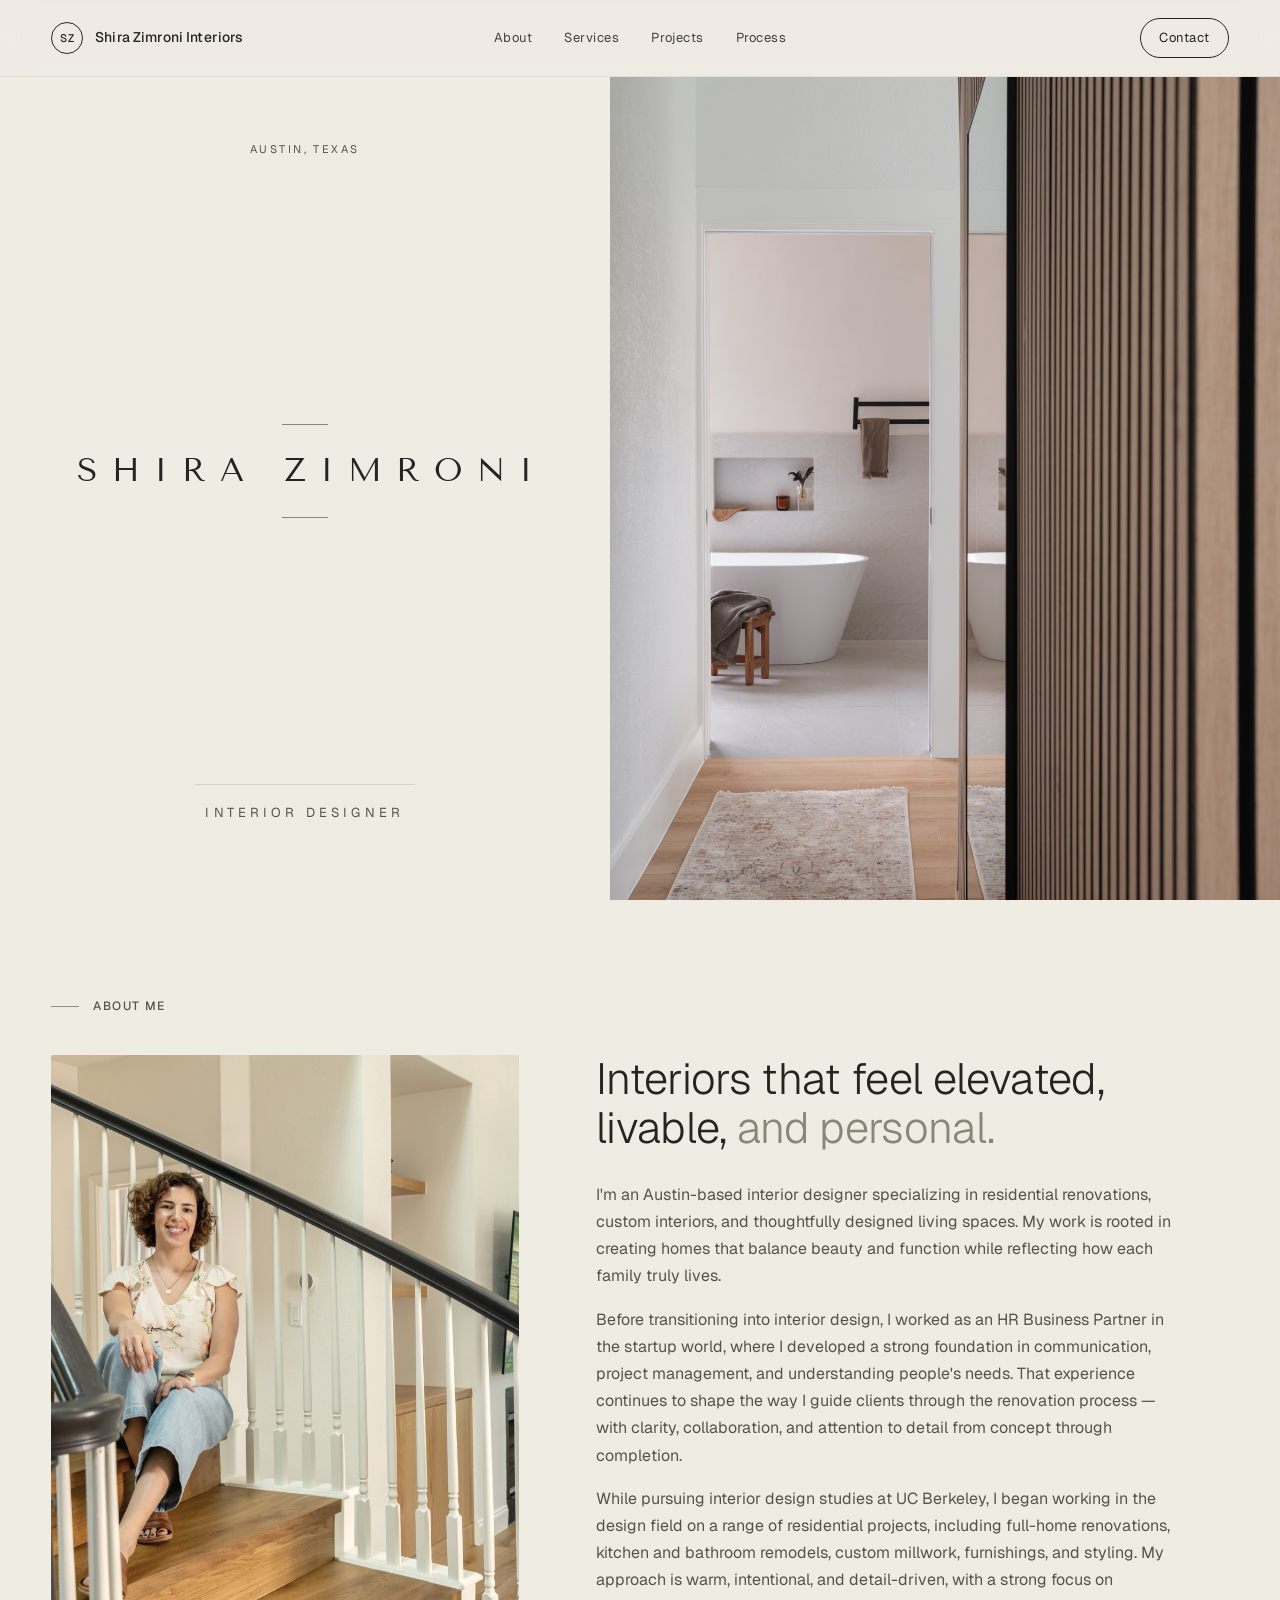
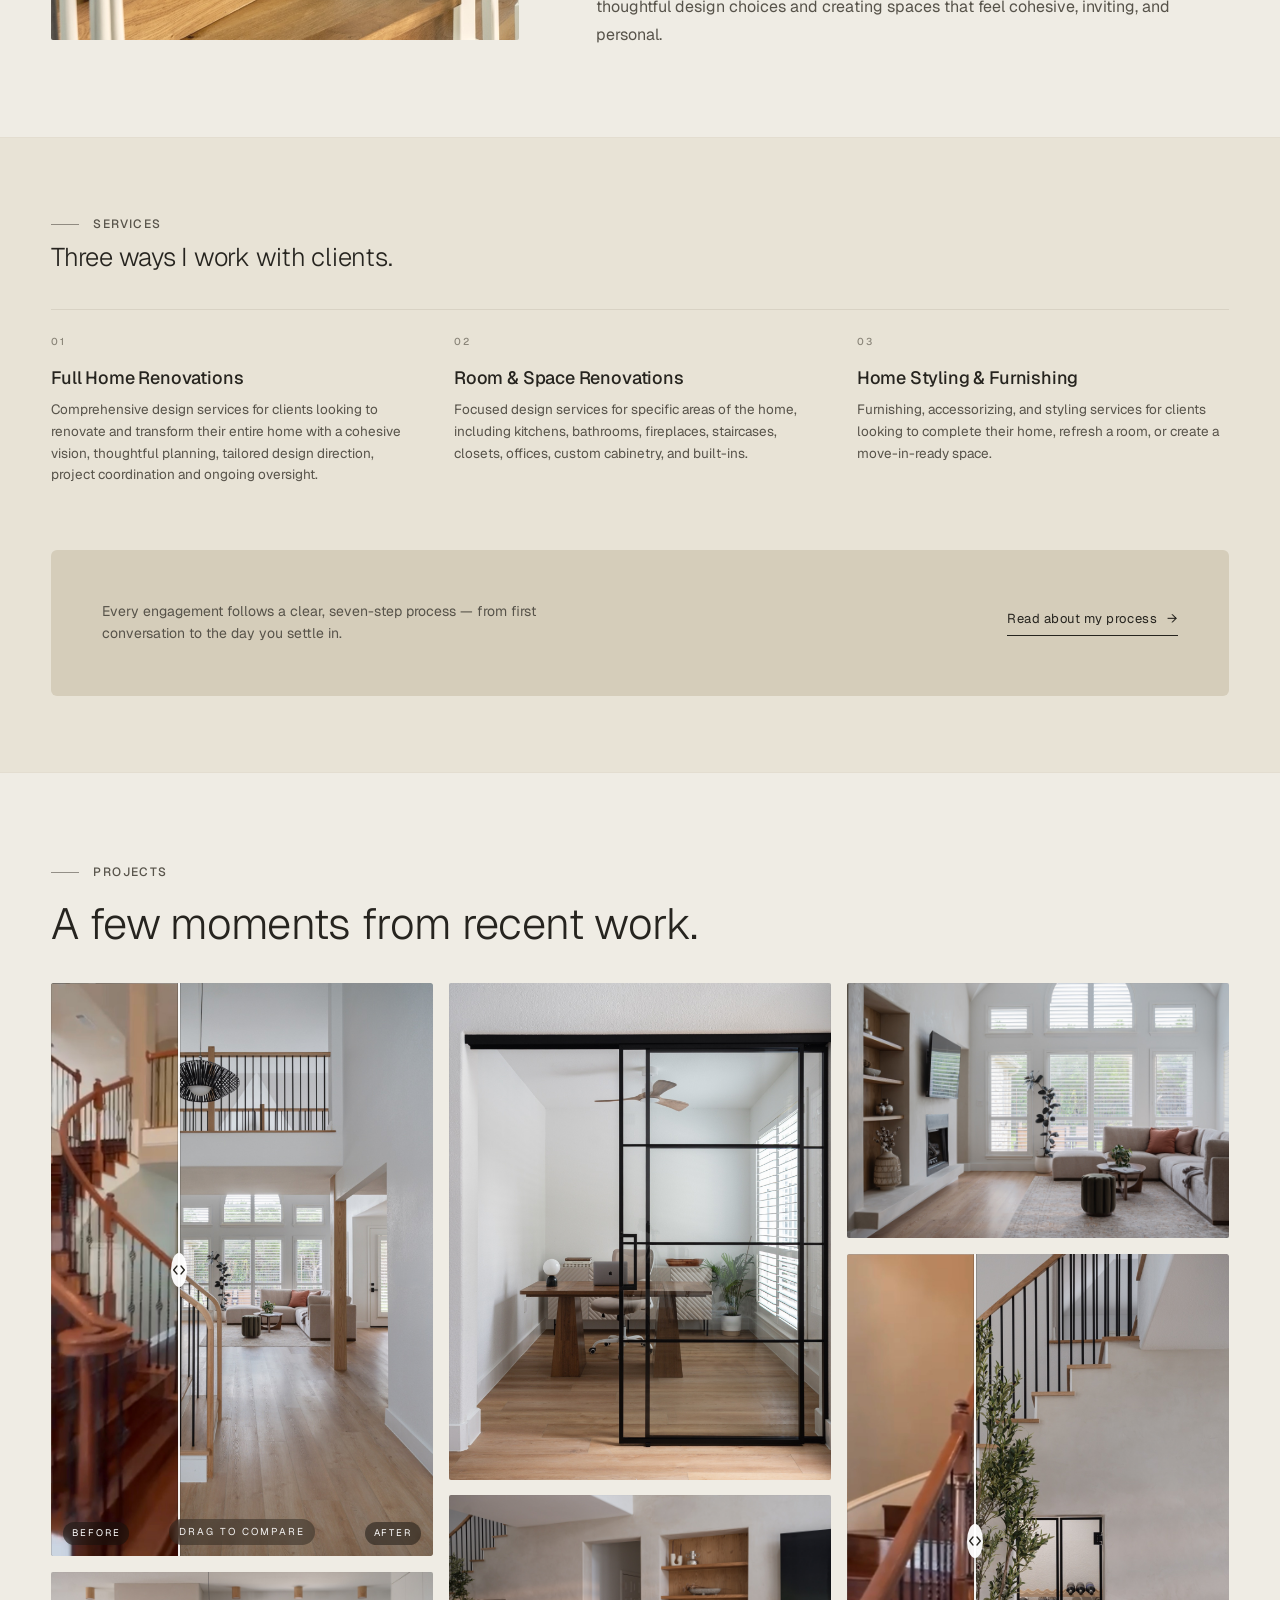
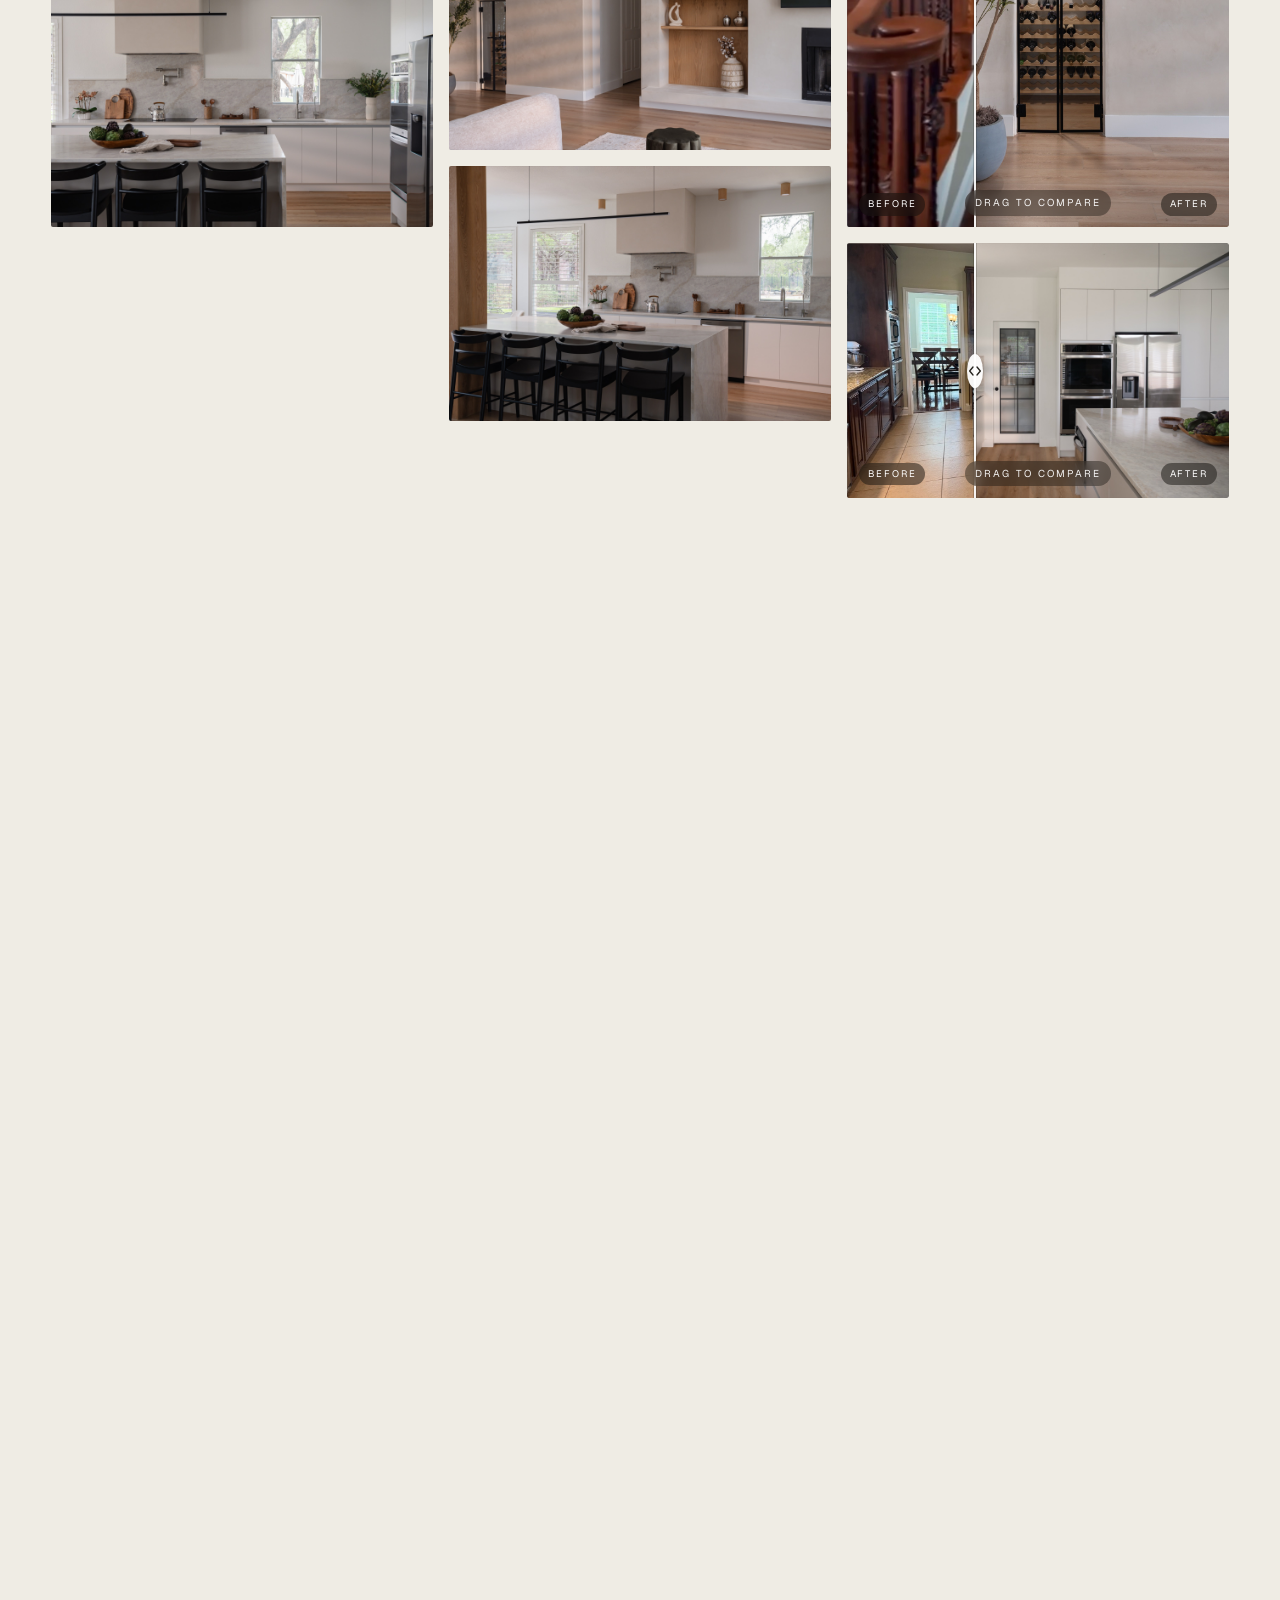
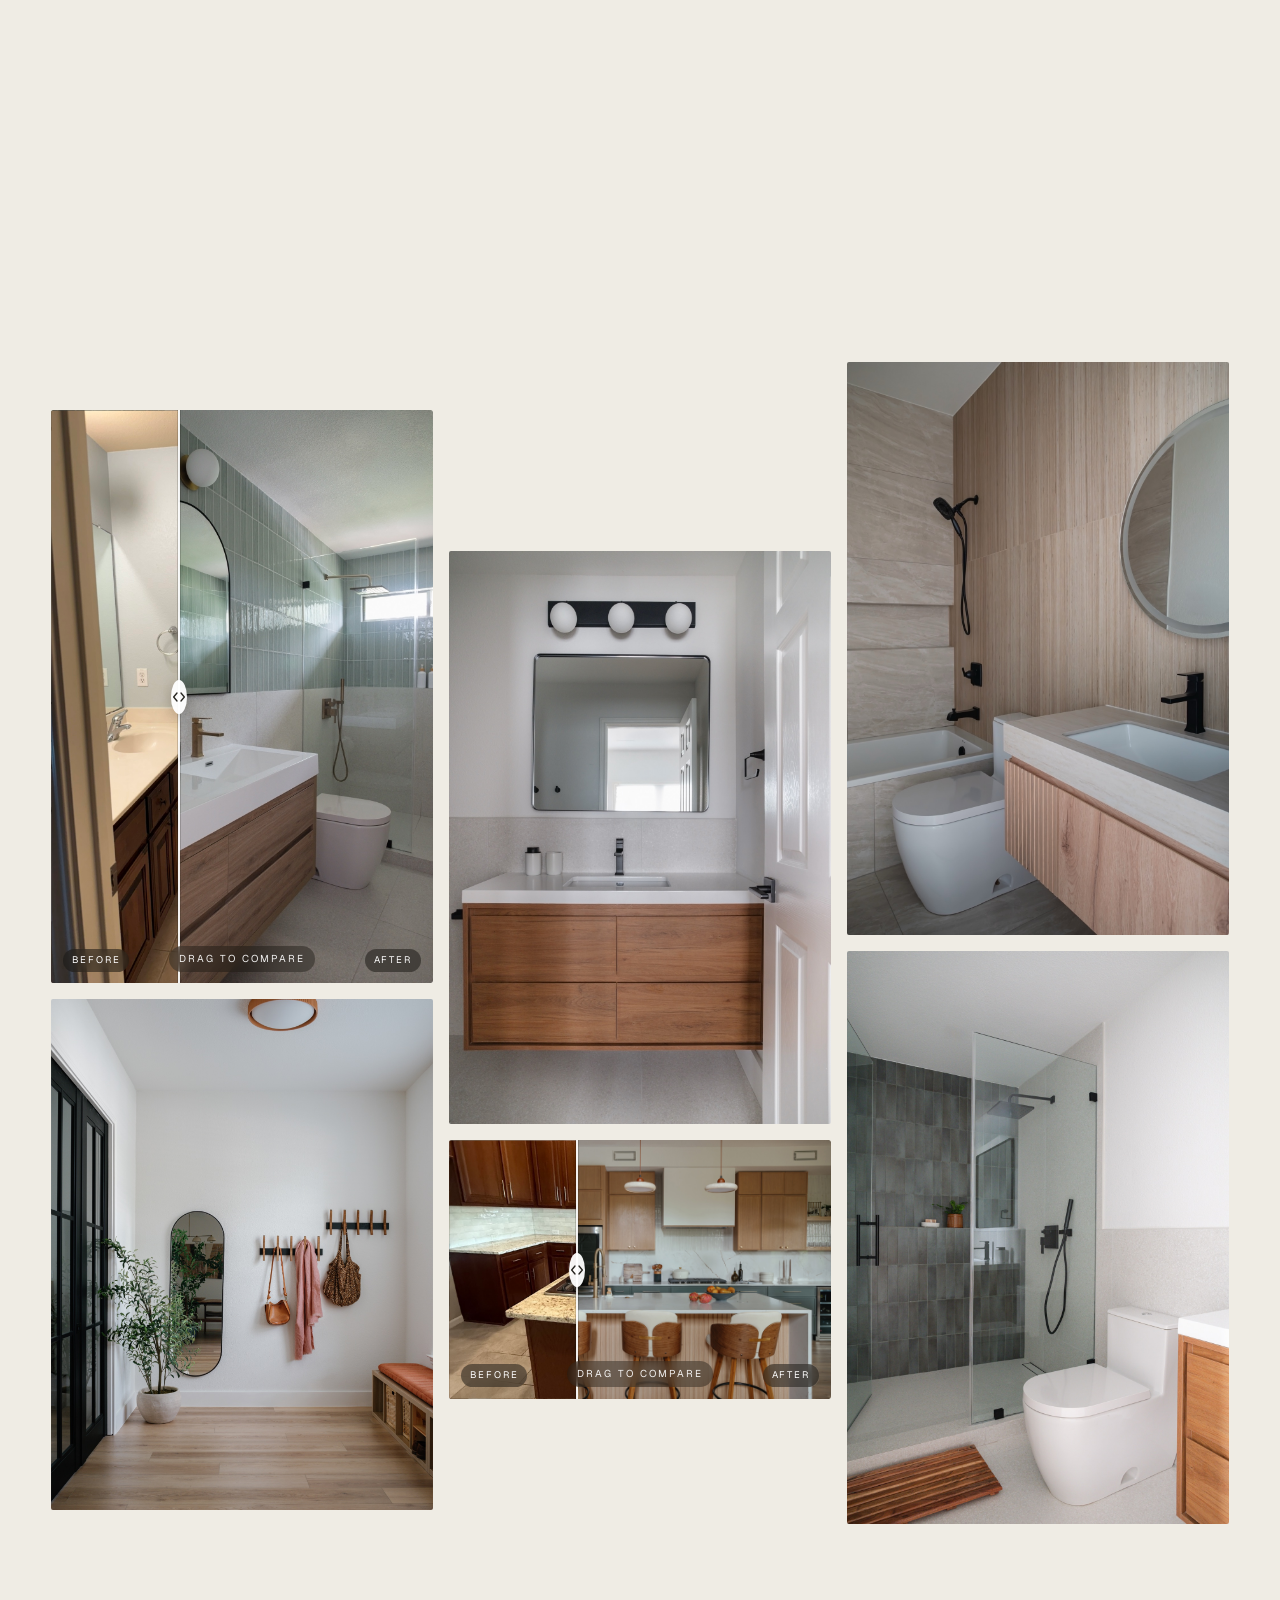
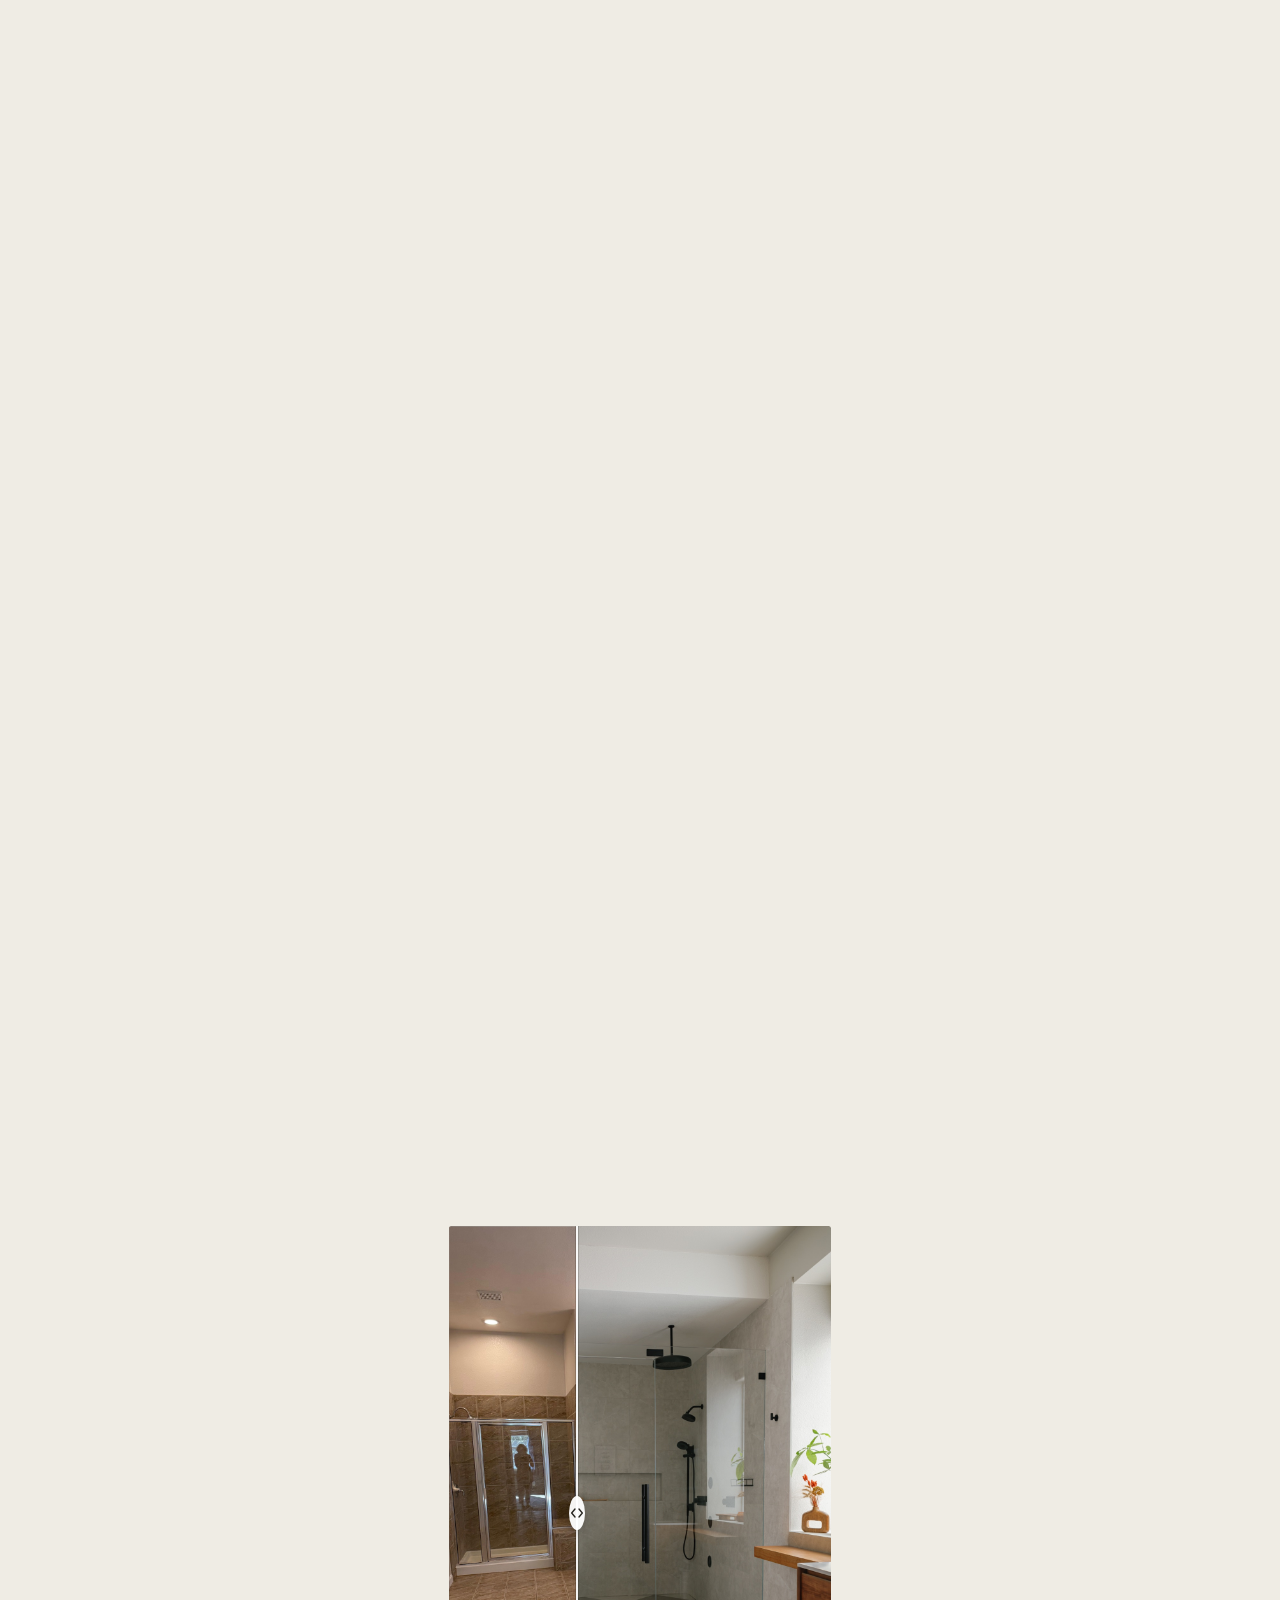
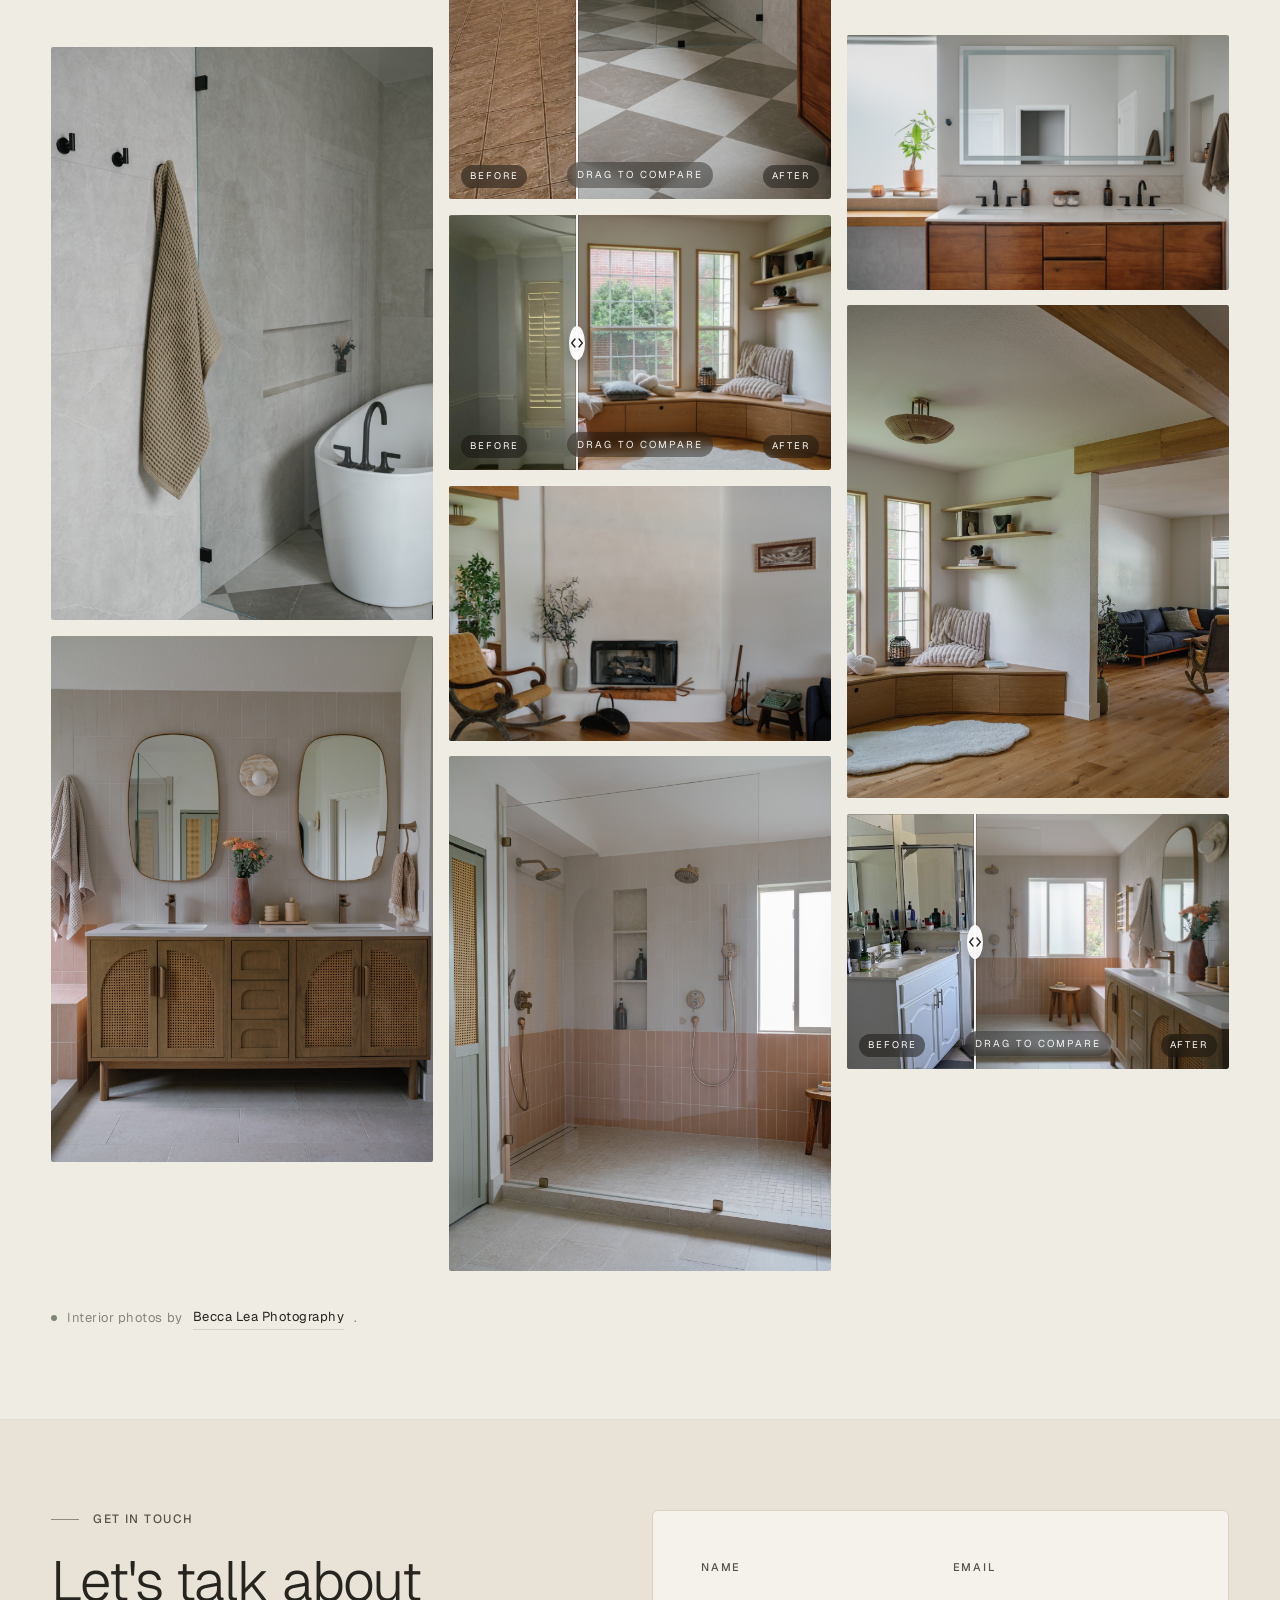
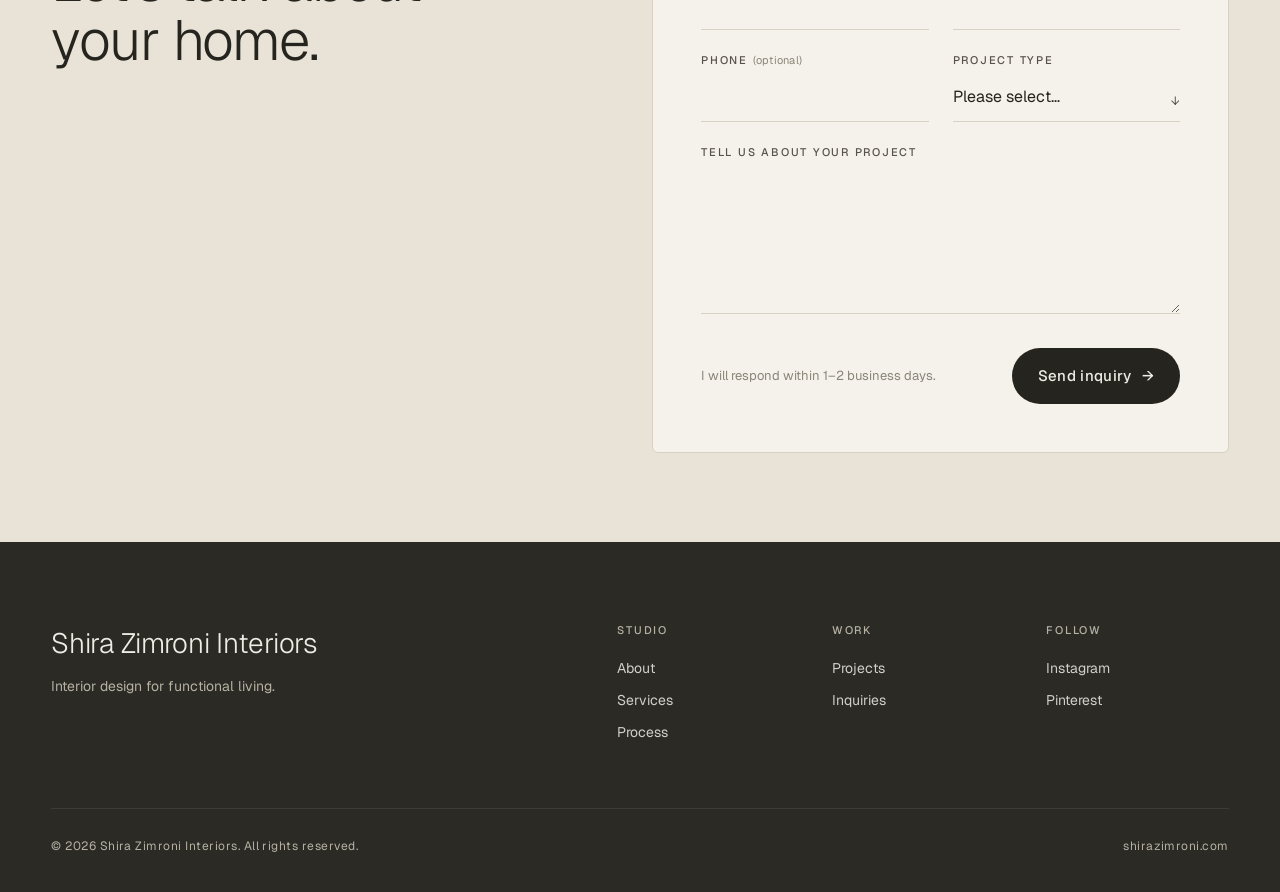
==== commit 909c10ae: "Add Google Analytics (gtag.js) tag" ====
--- a/index.html
+++ b/index.html
@@ -1,6 +1,15 @@
 <!DOCTYPE html>
 <html lang="en">
 <head>
+<!-- Google tag (gtag.js) -->
+<script async src="https://www.googletagmanager.com/gtag/js?id=G-JJ0H0WZZL9"></script>
+<script>
+  window.dataLayer = window.dataLayer || [];
+  function gtag(){dataLayer.push(arguments);}
+  gtag('js', new Date());
+
+  gtag('config', 'G-JJ0H0WZZL9');
+</script>
 <meta charset="UTF-8" />
 <meta name="viewport" content="width=device-width, initial-scale=1.0" />
 <title>Shira Zimroni Interiors | Interior Designer — Austin, TX</title>
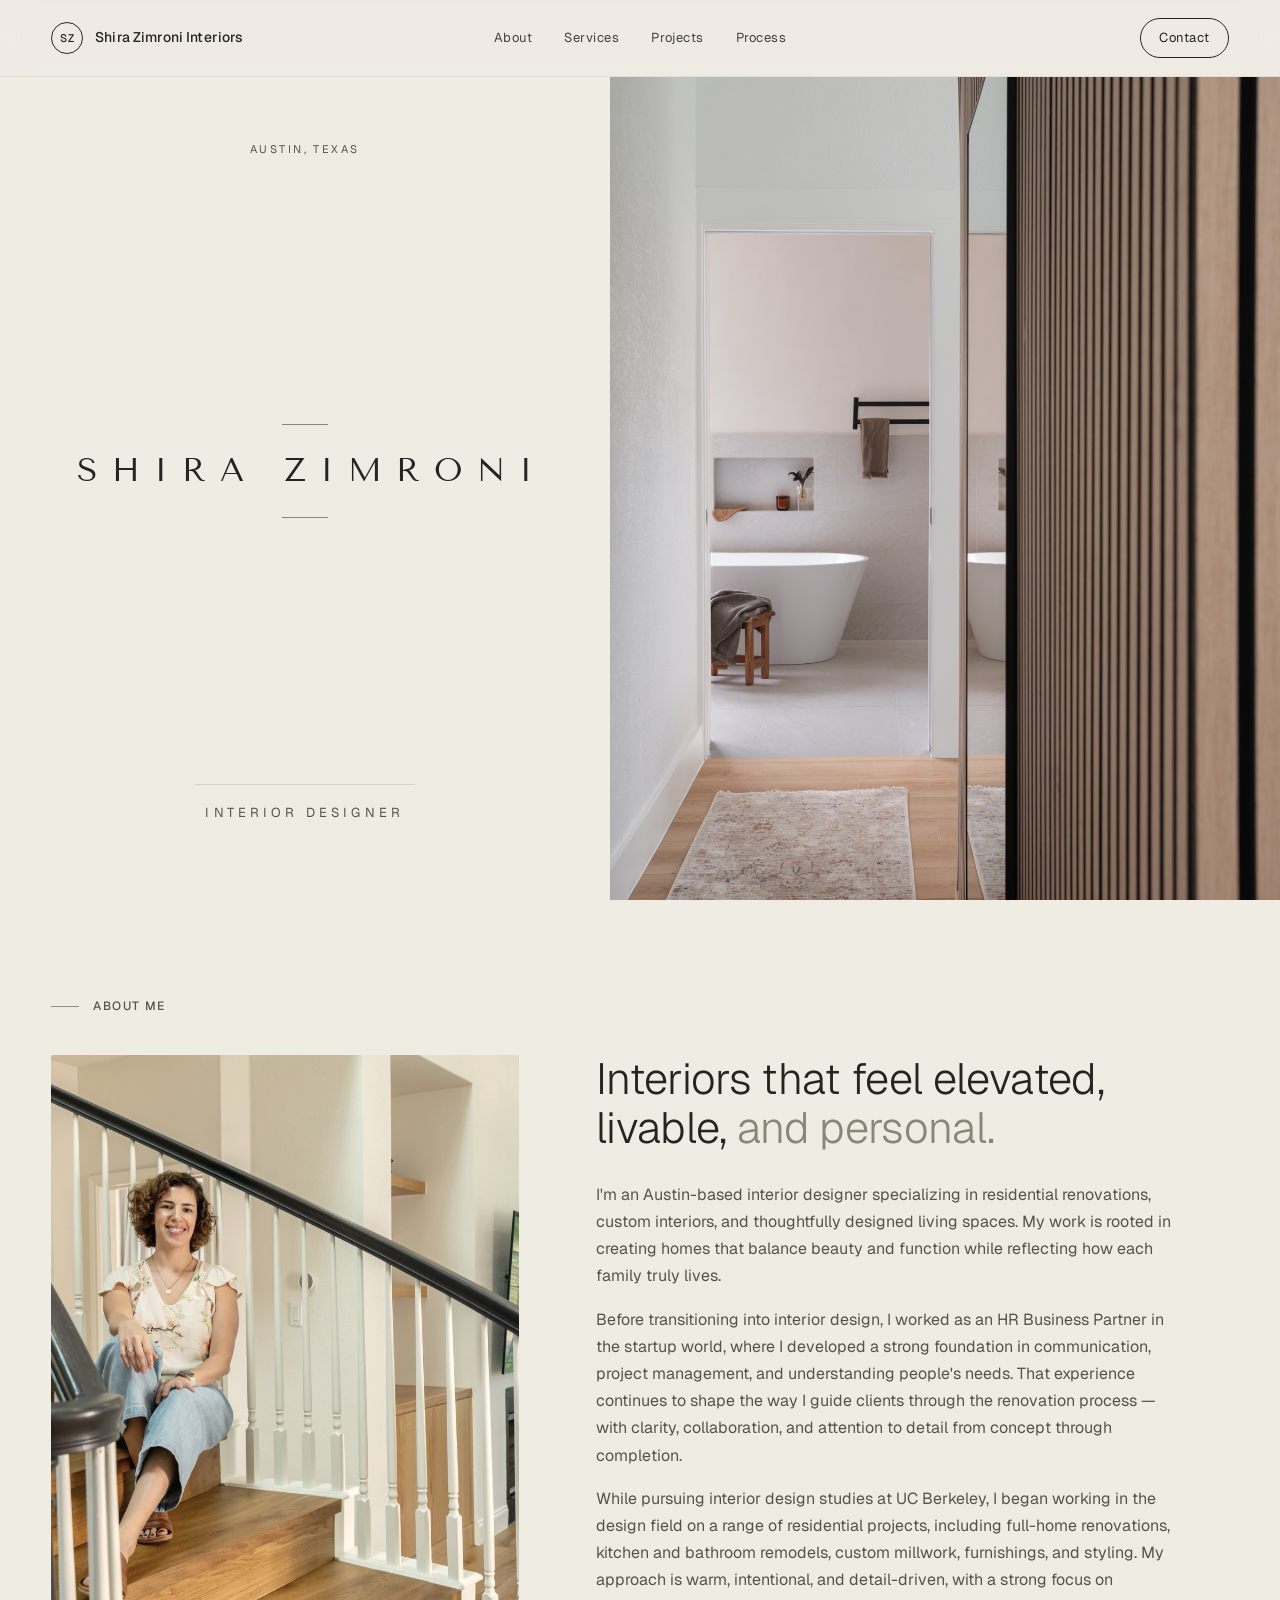
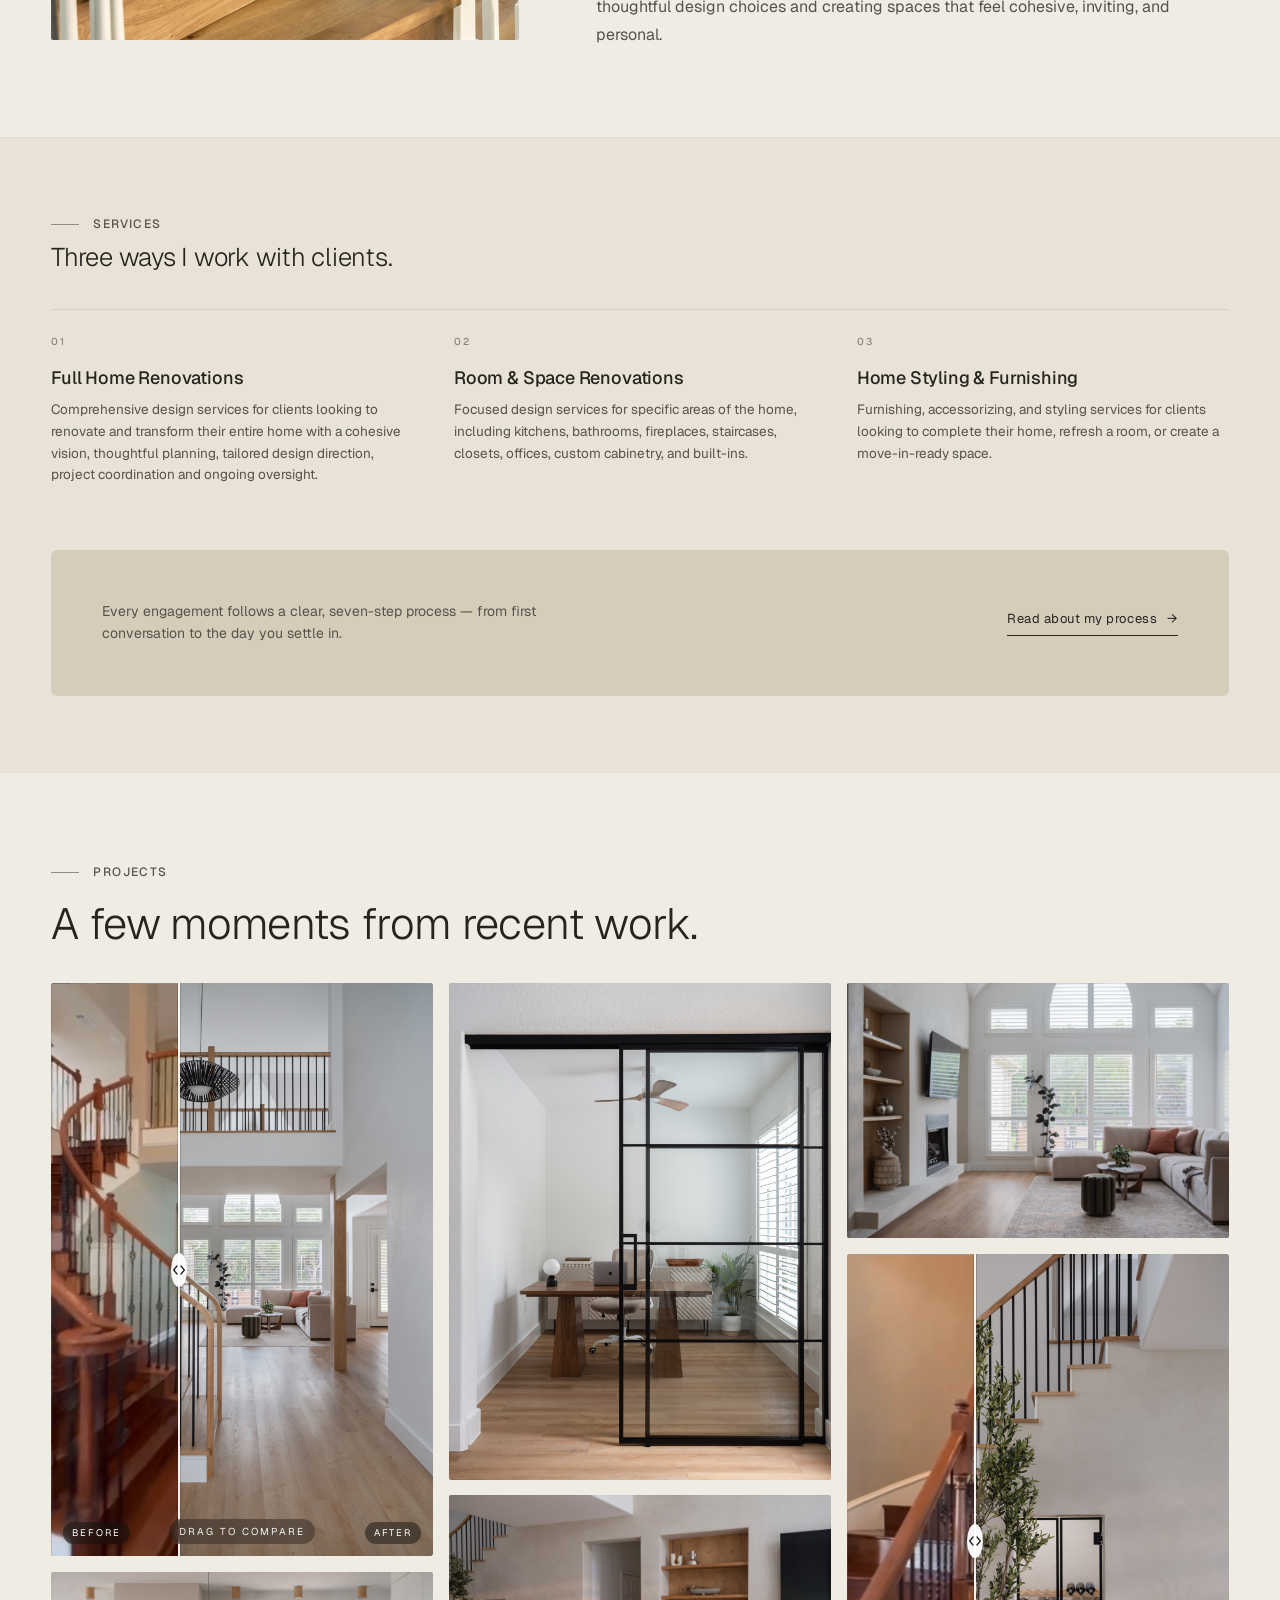
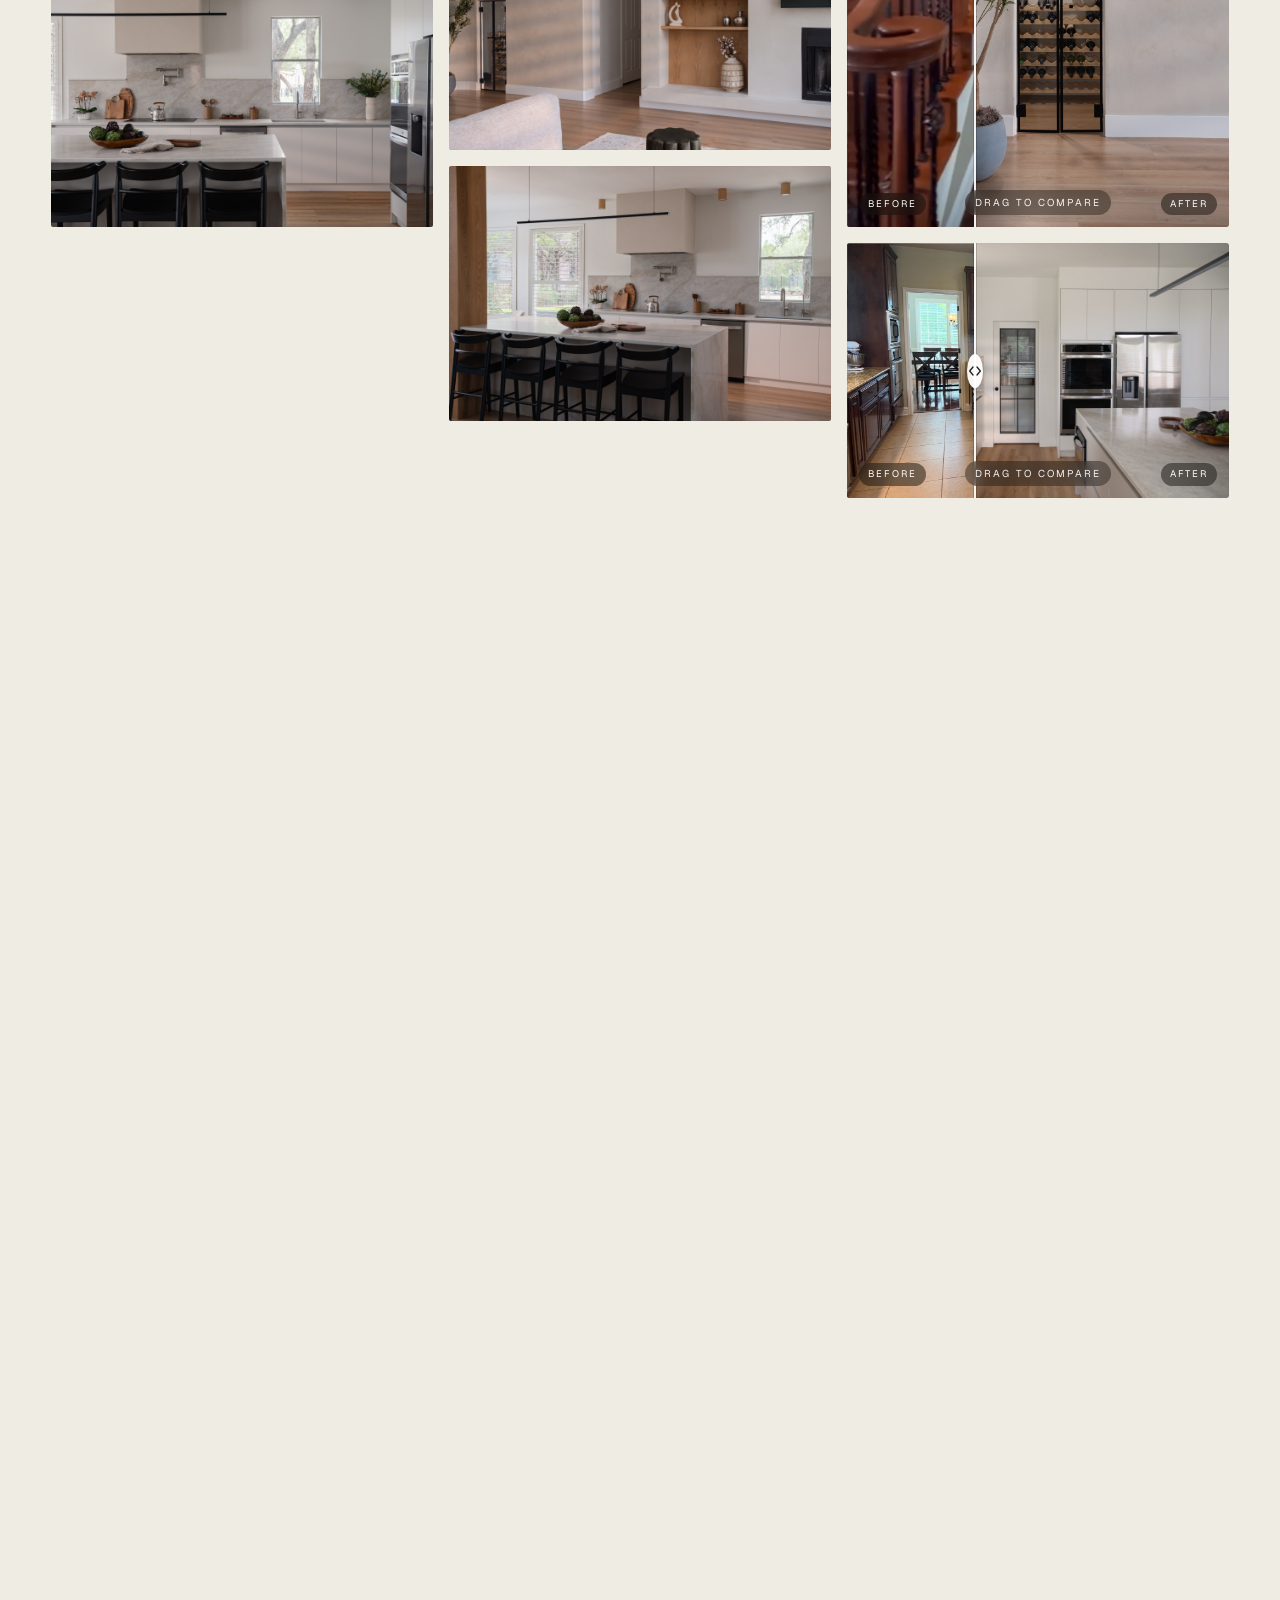
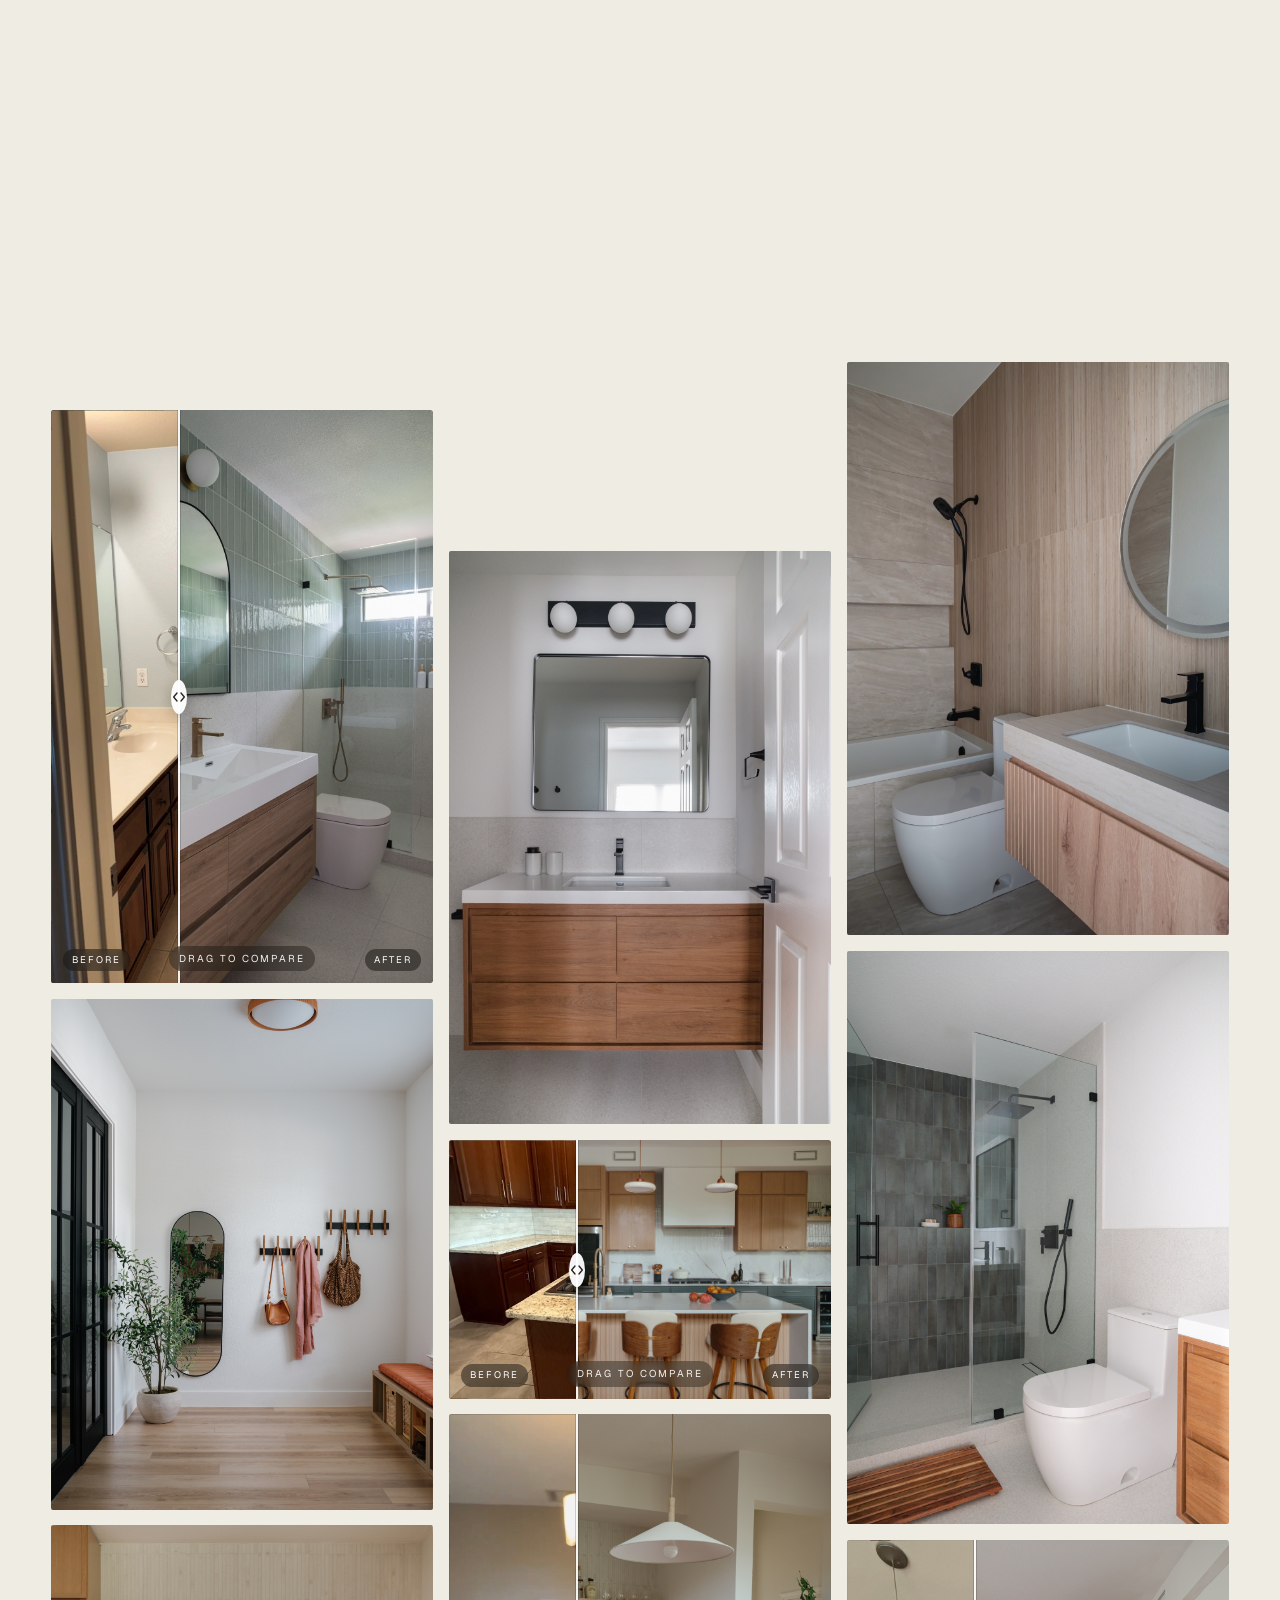
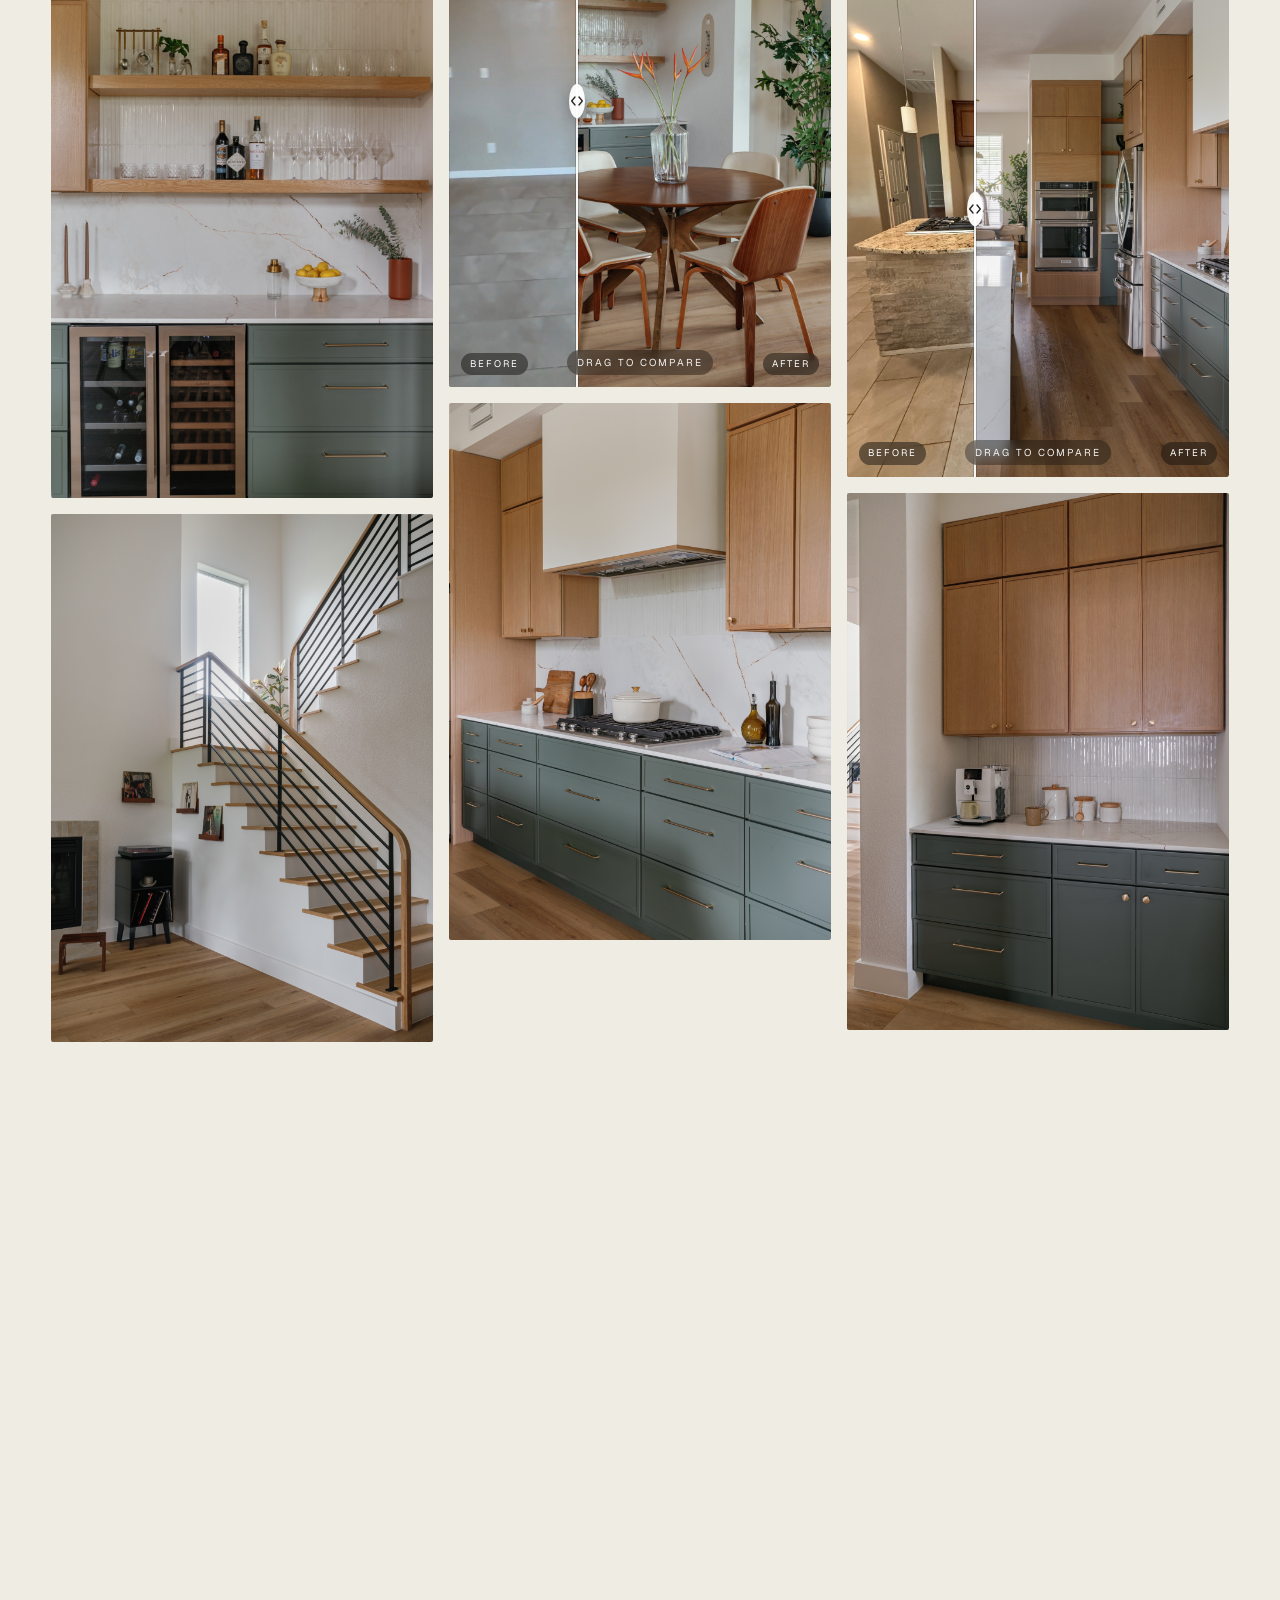
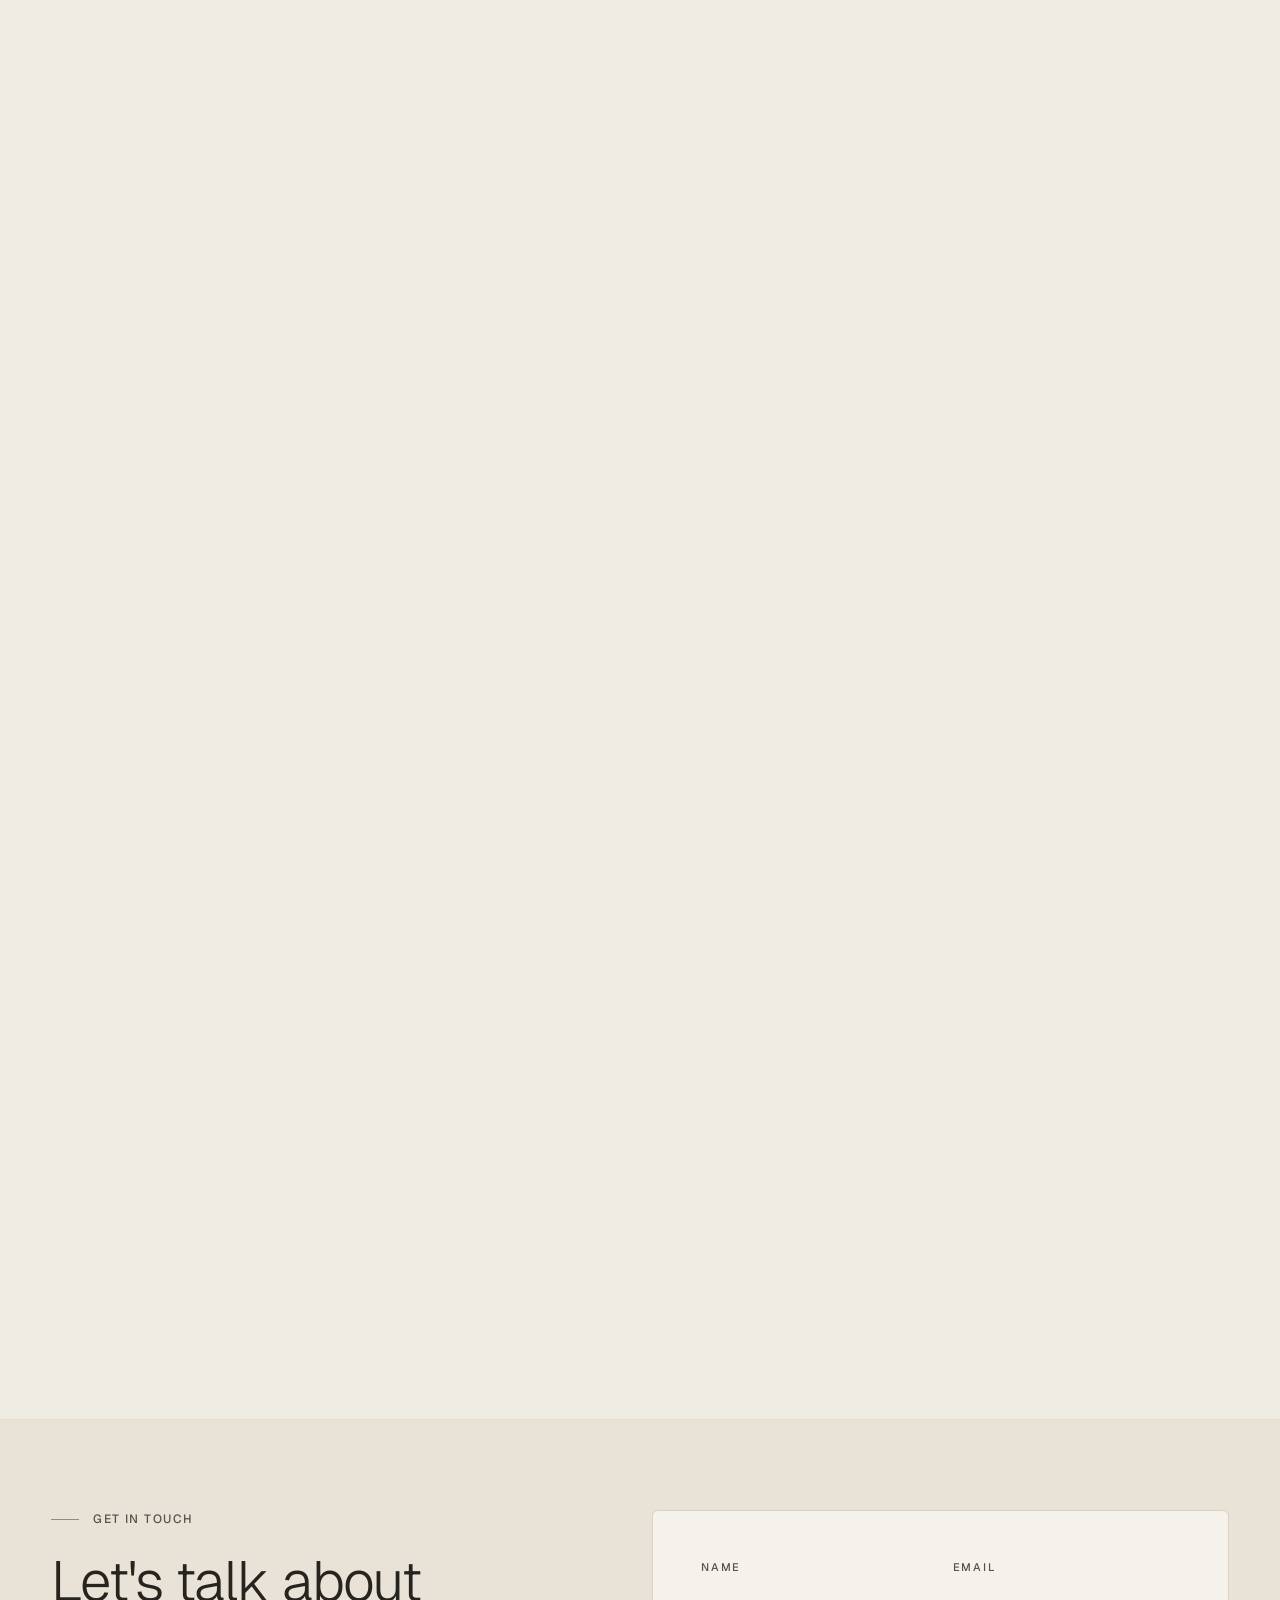
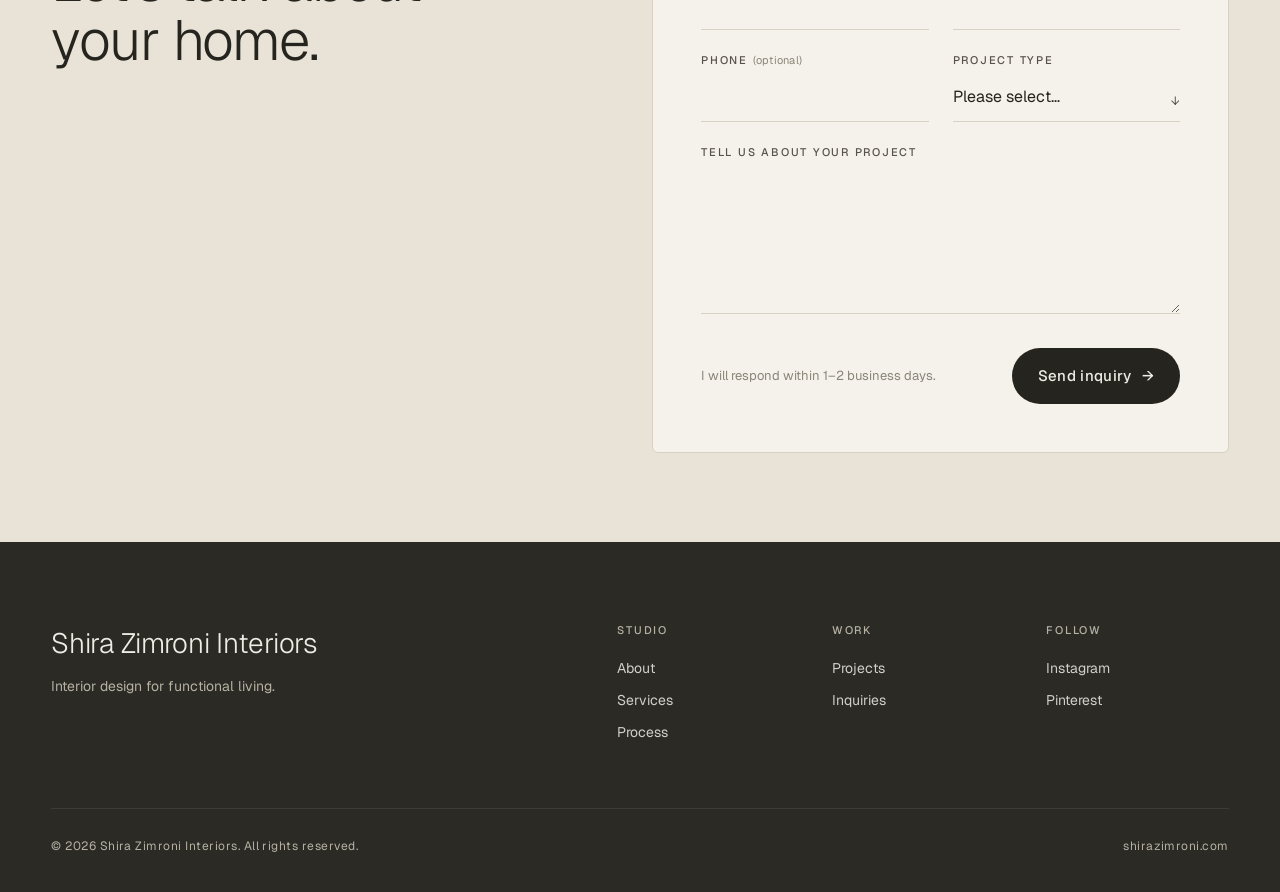
==== commit abeb90c3: "Add Google Ads conversion tracking (AW-655664266) on contact form submit" ====
--- a/index.html
+++ b/index.html
@@ -9,6 +9,23 @@
   gtag('js', new Date());
 
   gtag('config', 'G-JJ0H0WZZL9');
+</script>
+<!-- Event snippet for Submit lead form conversion page -->
+<script>
+function gtag_report_conversion(url) {
+  var callback = function () {
+    if (typeof(url) != 'undefined') {
+      window.location = url;
+    }
+  };
+  gtag('event', 'conversion', {
+      'send_to': 'AW-655664266/0dnmCKuRw94cEIrJ0rgC',
+      'value': 1.0,
+      'currency': 'ILS',
+      'event_callback': callback
+  });
+  return false;
+}
 </script>
 <meta charset="UTF-8" />
 <meta name="viewport" content="width=device-width, initial-scale=1.0" />
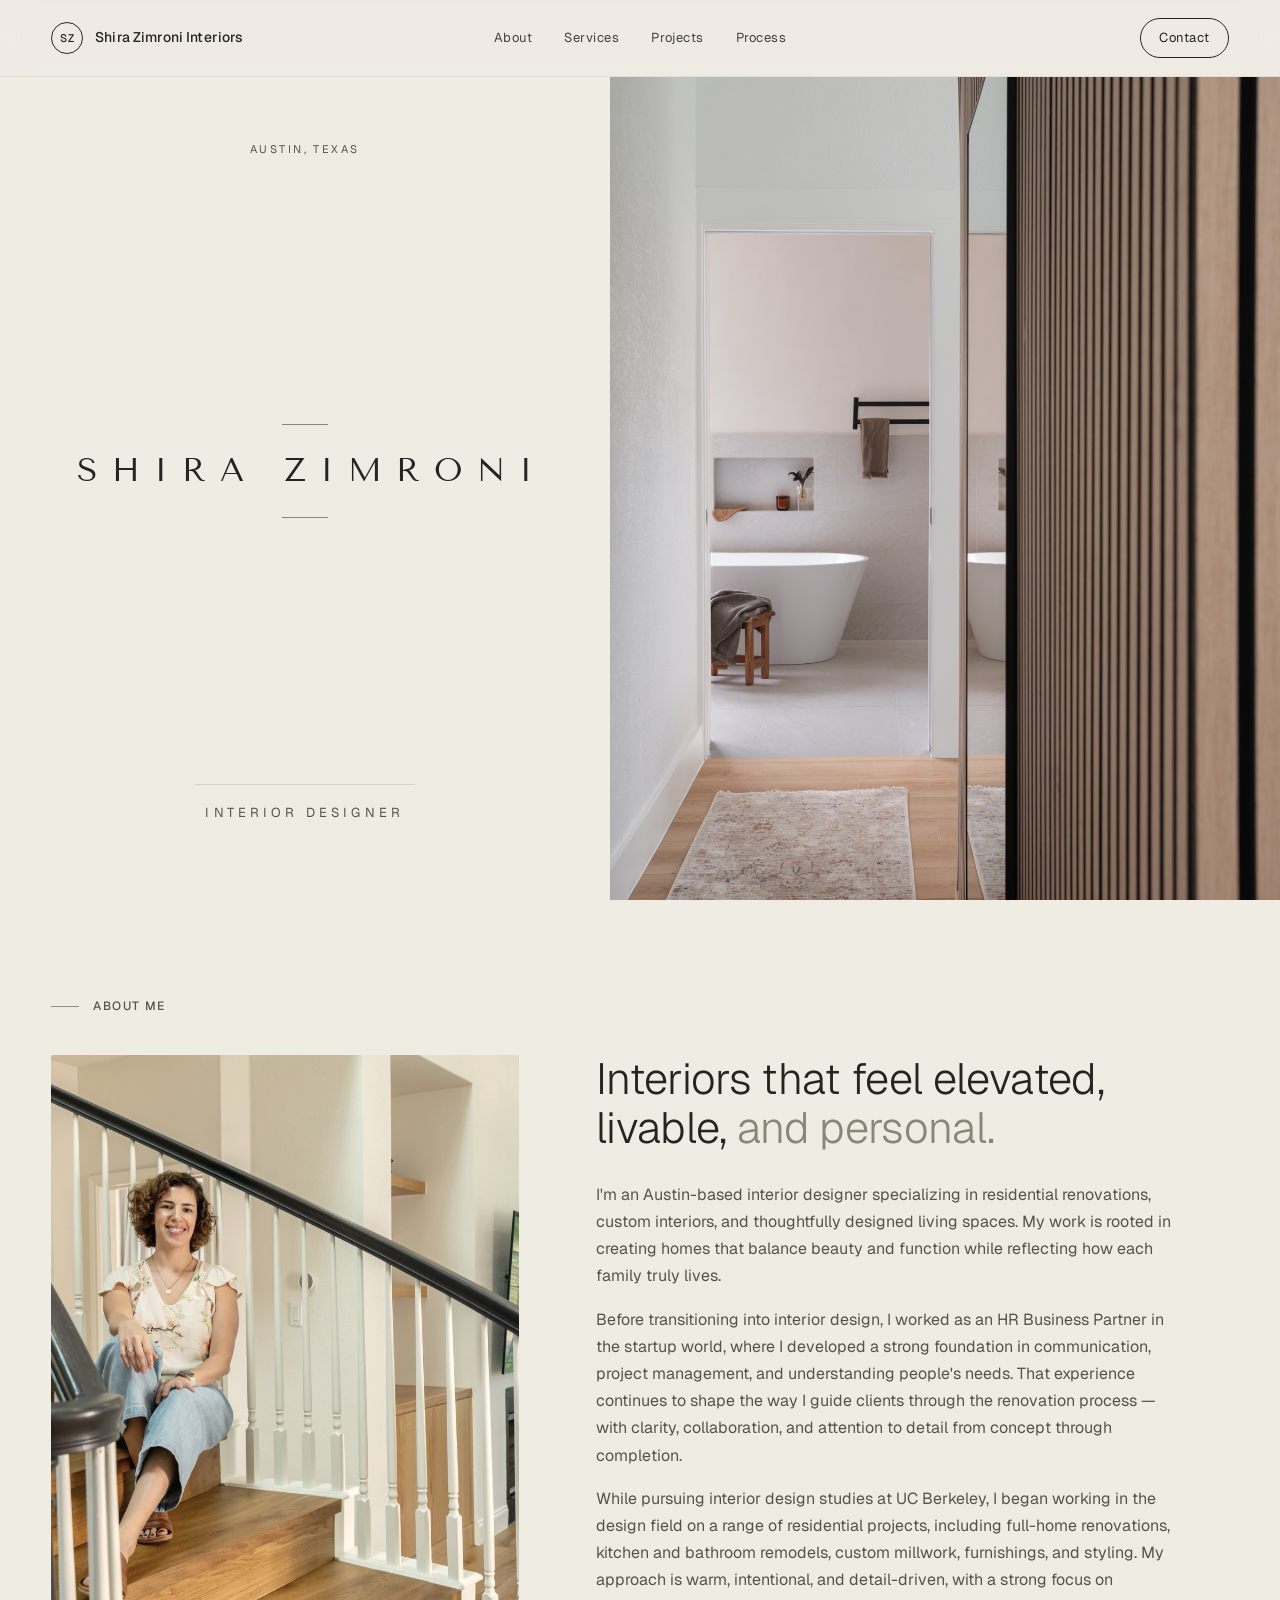
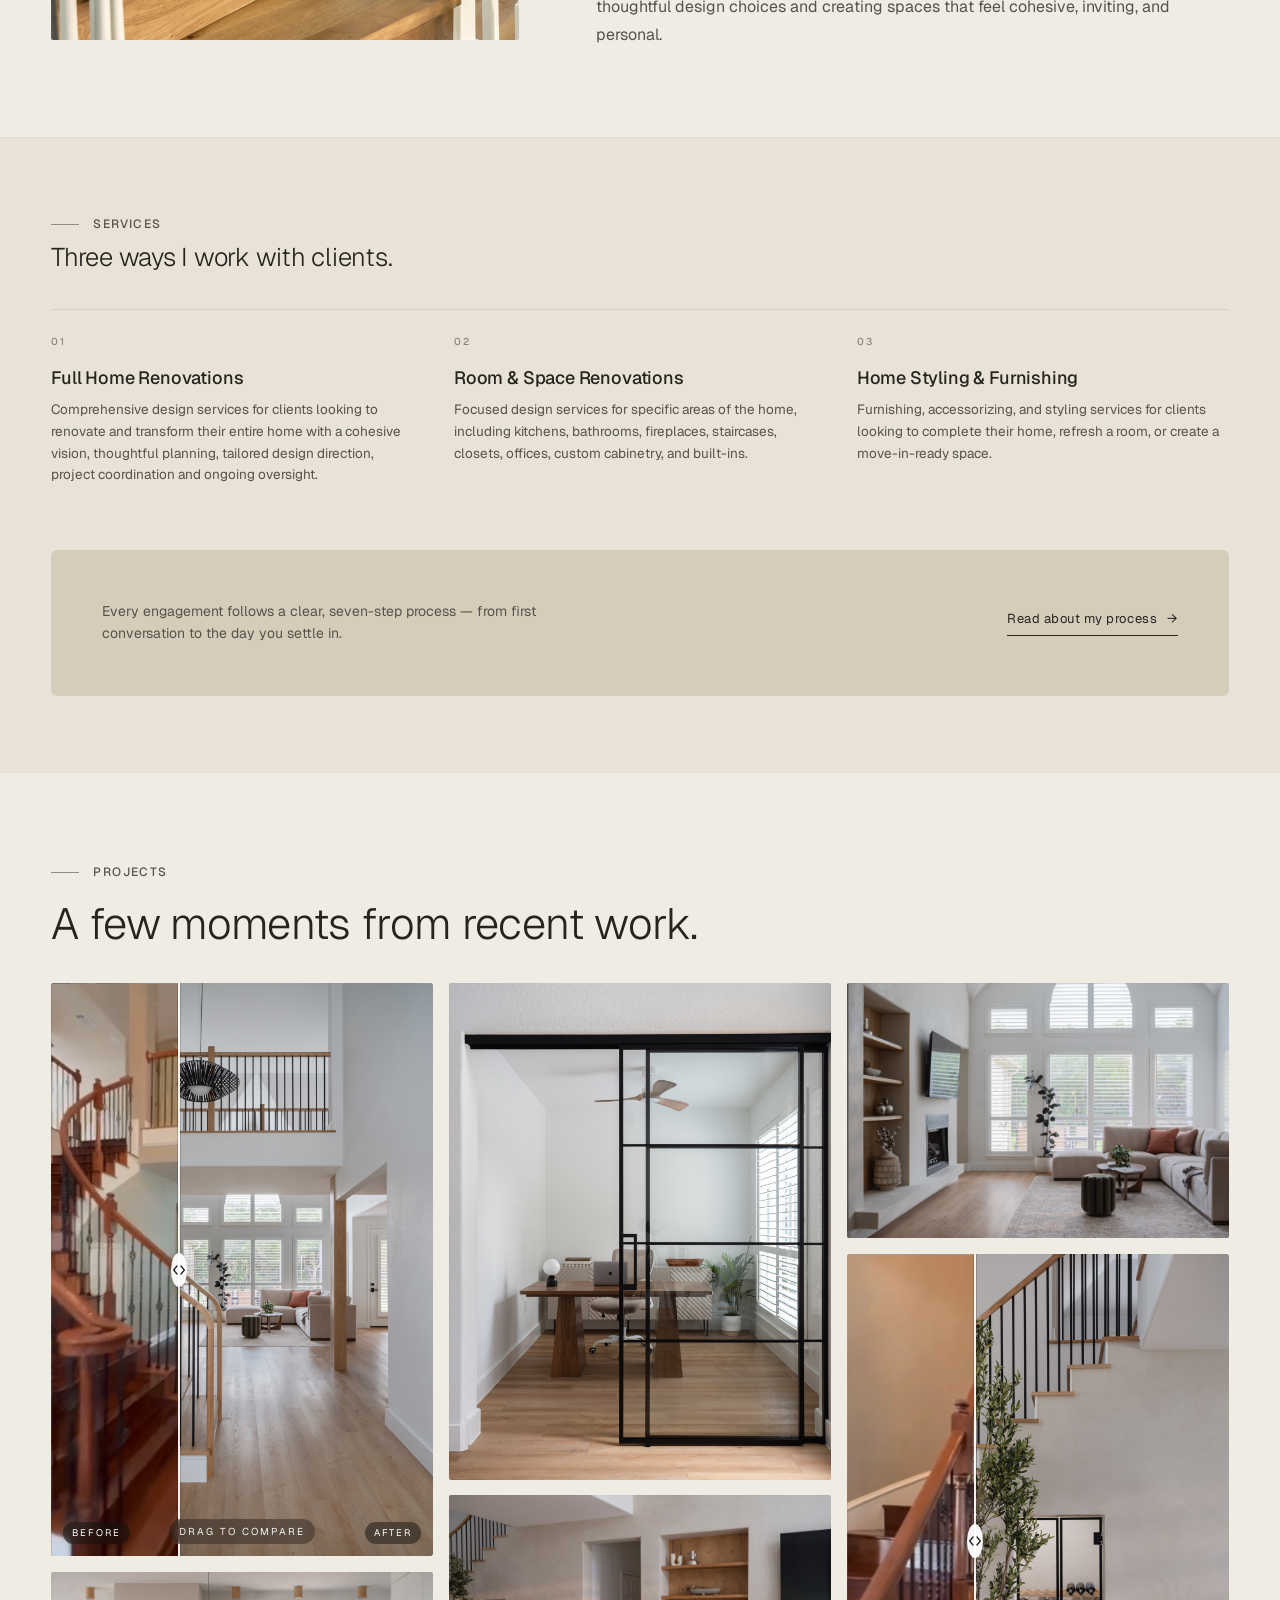
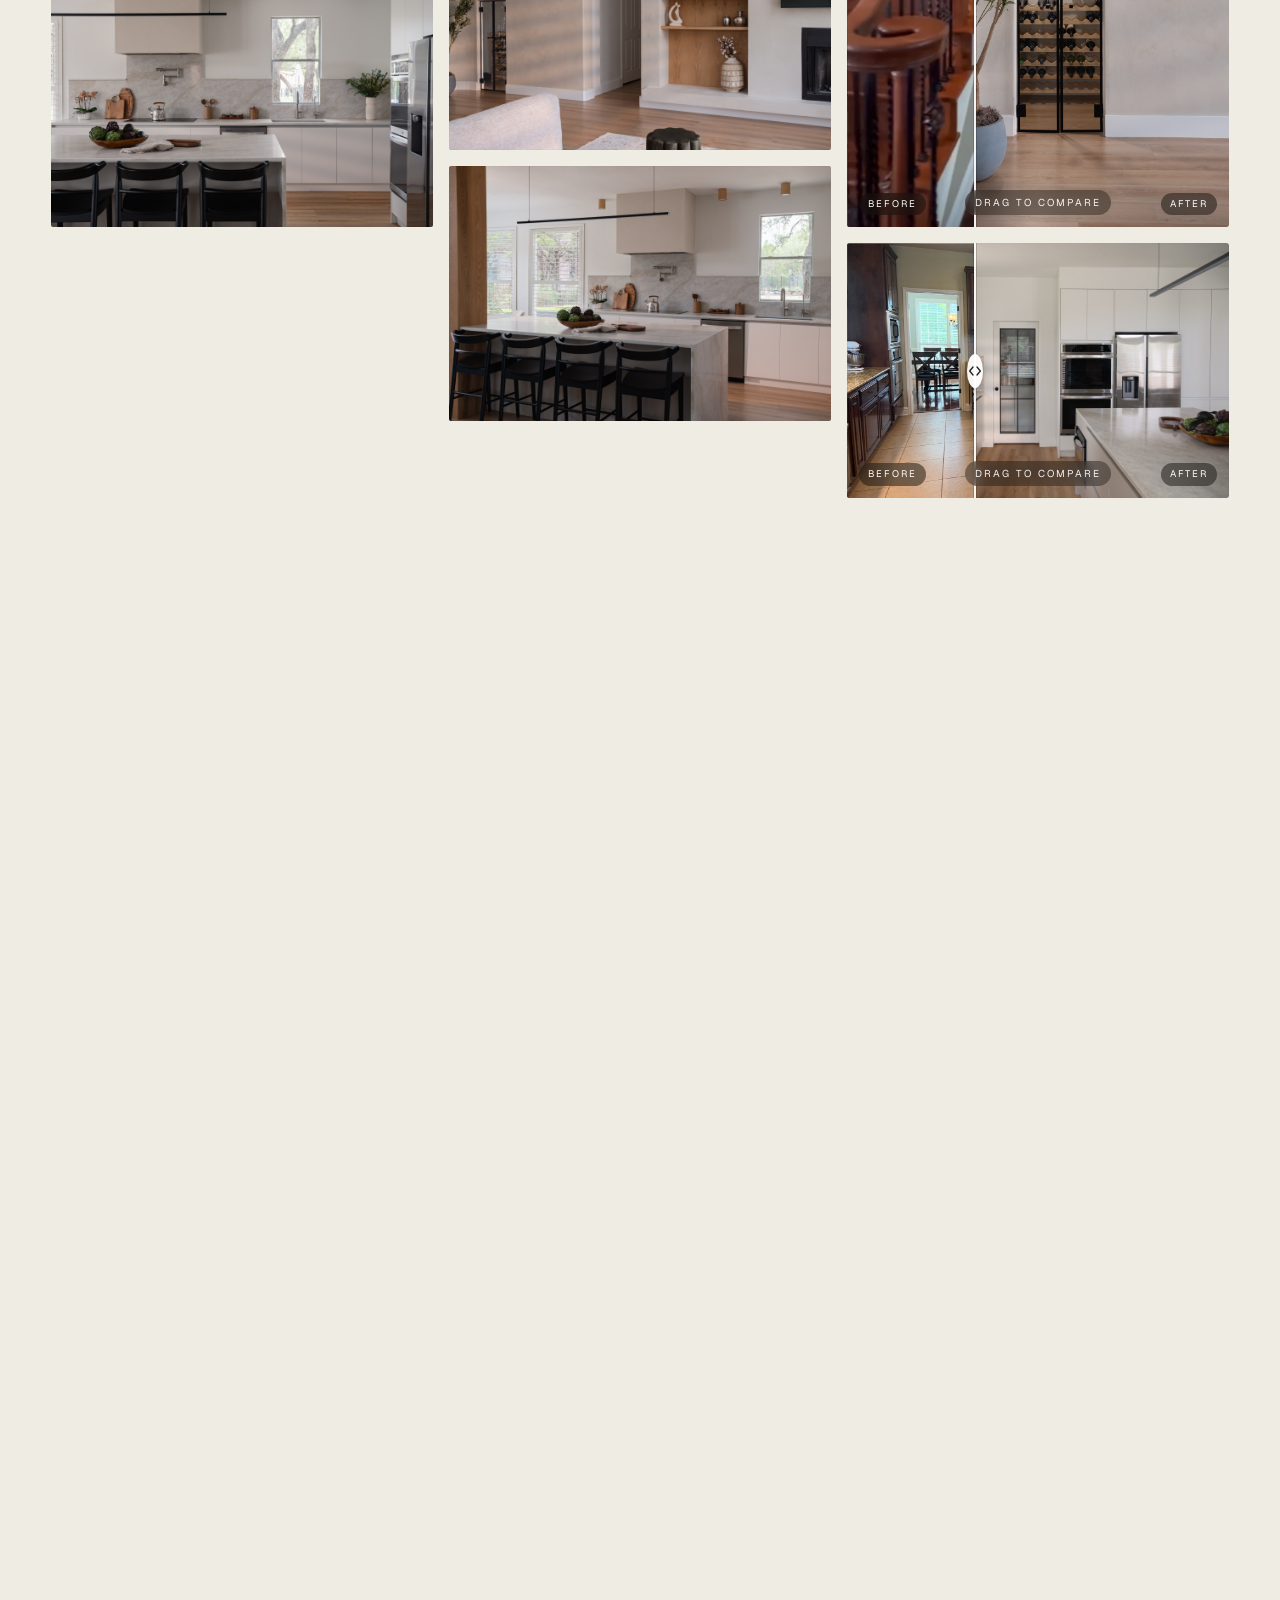
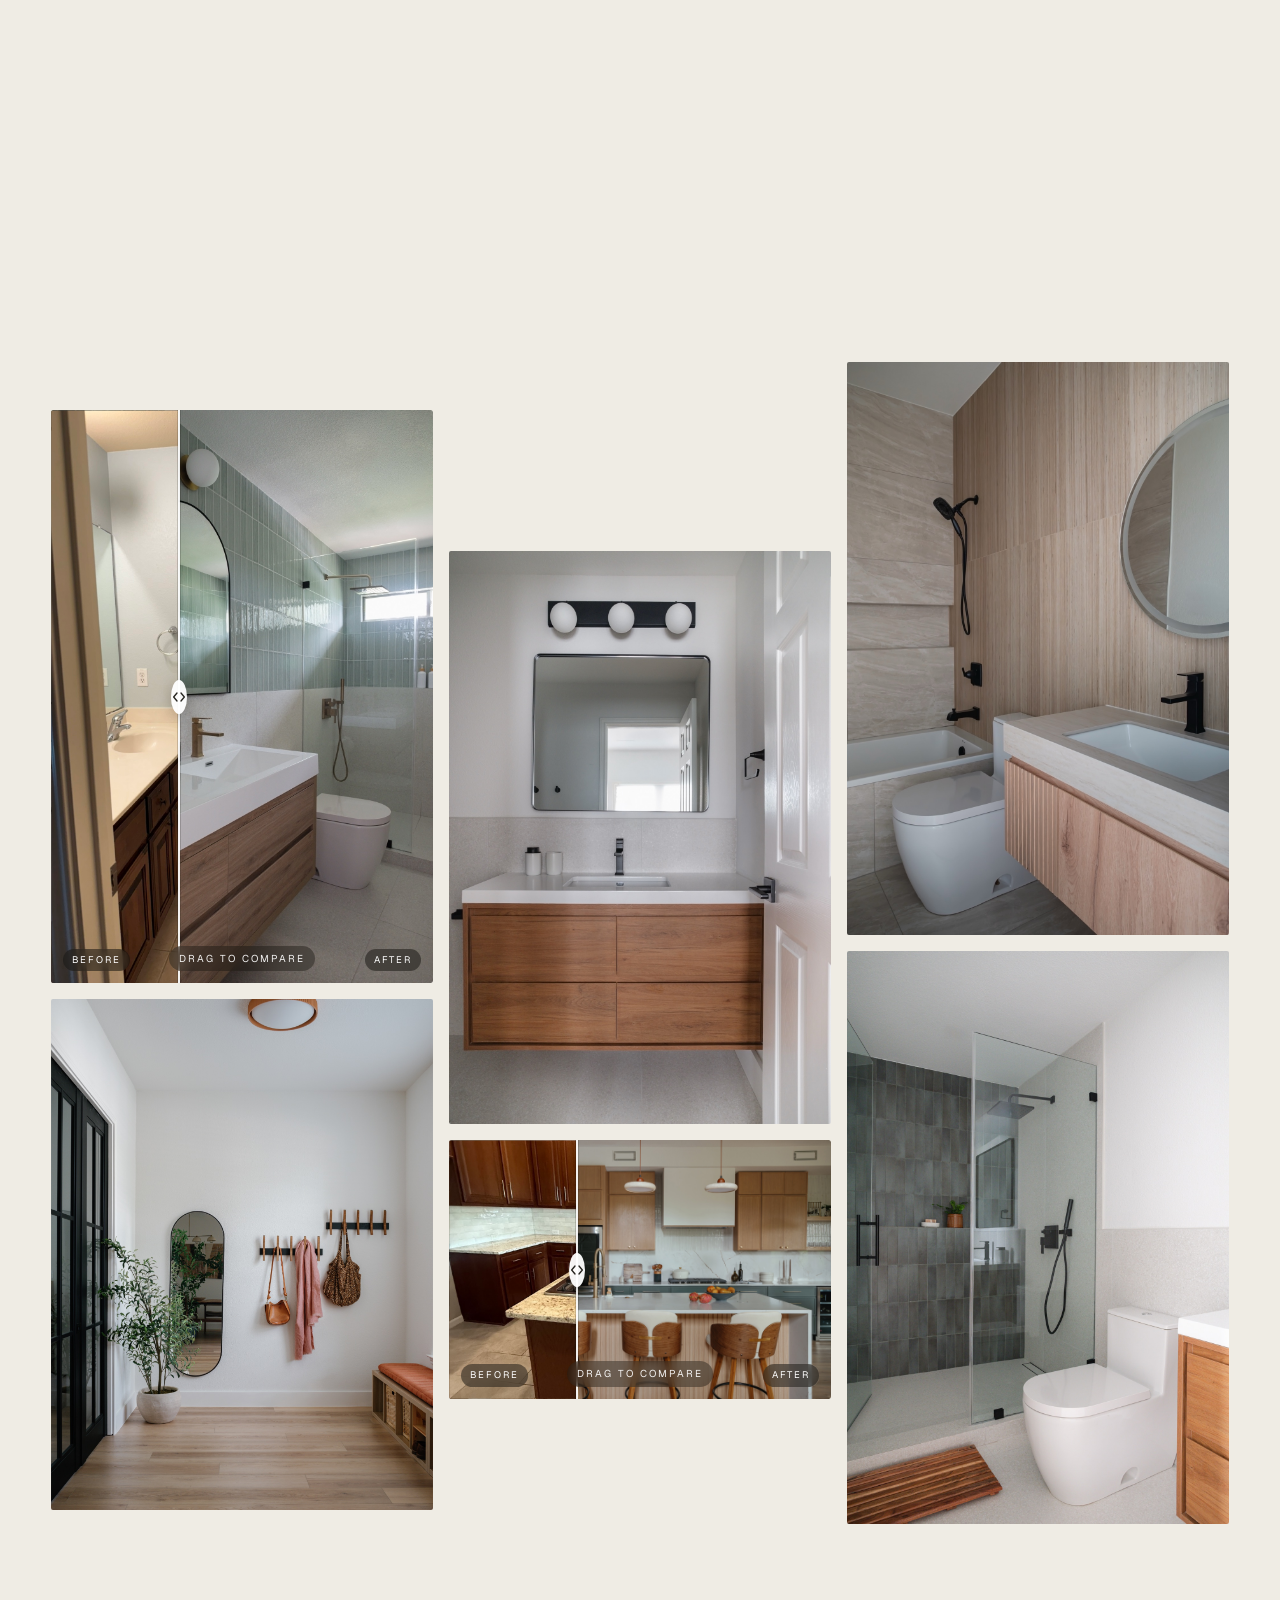
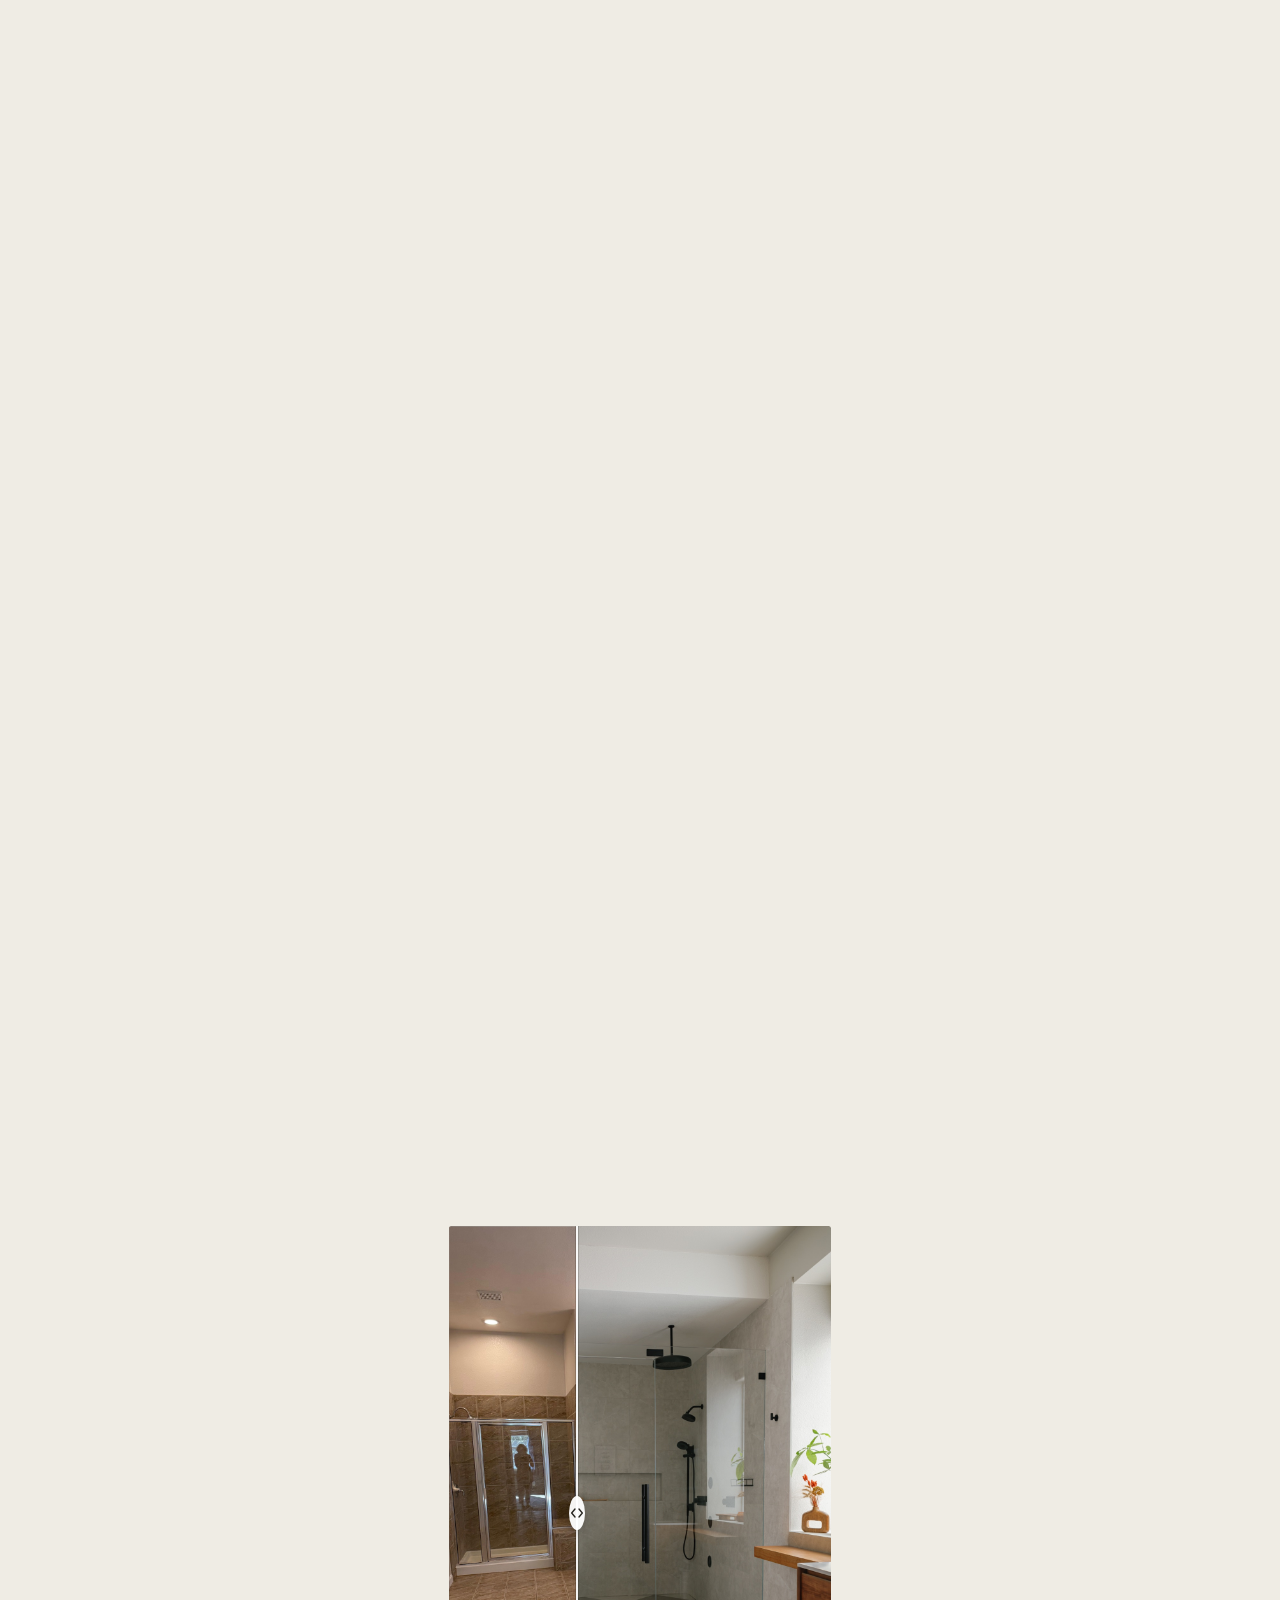
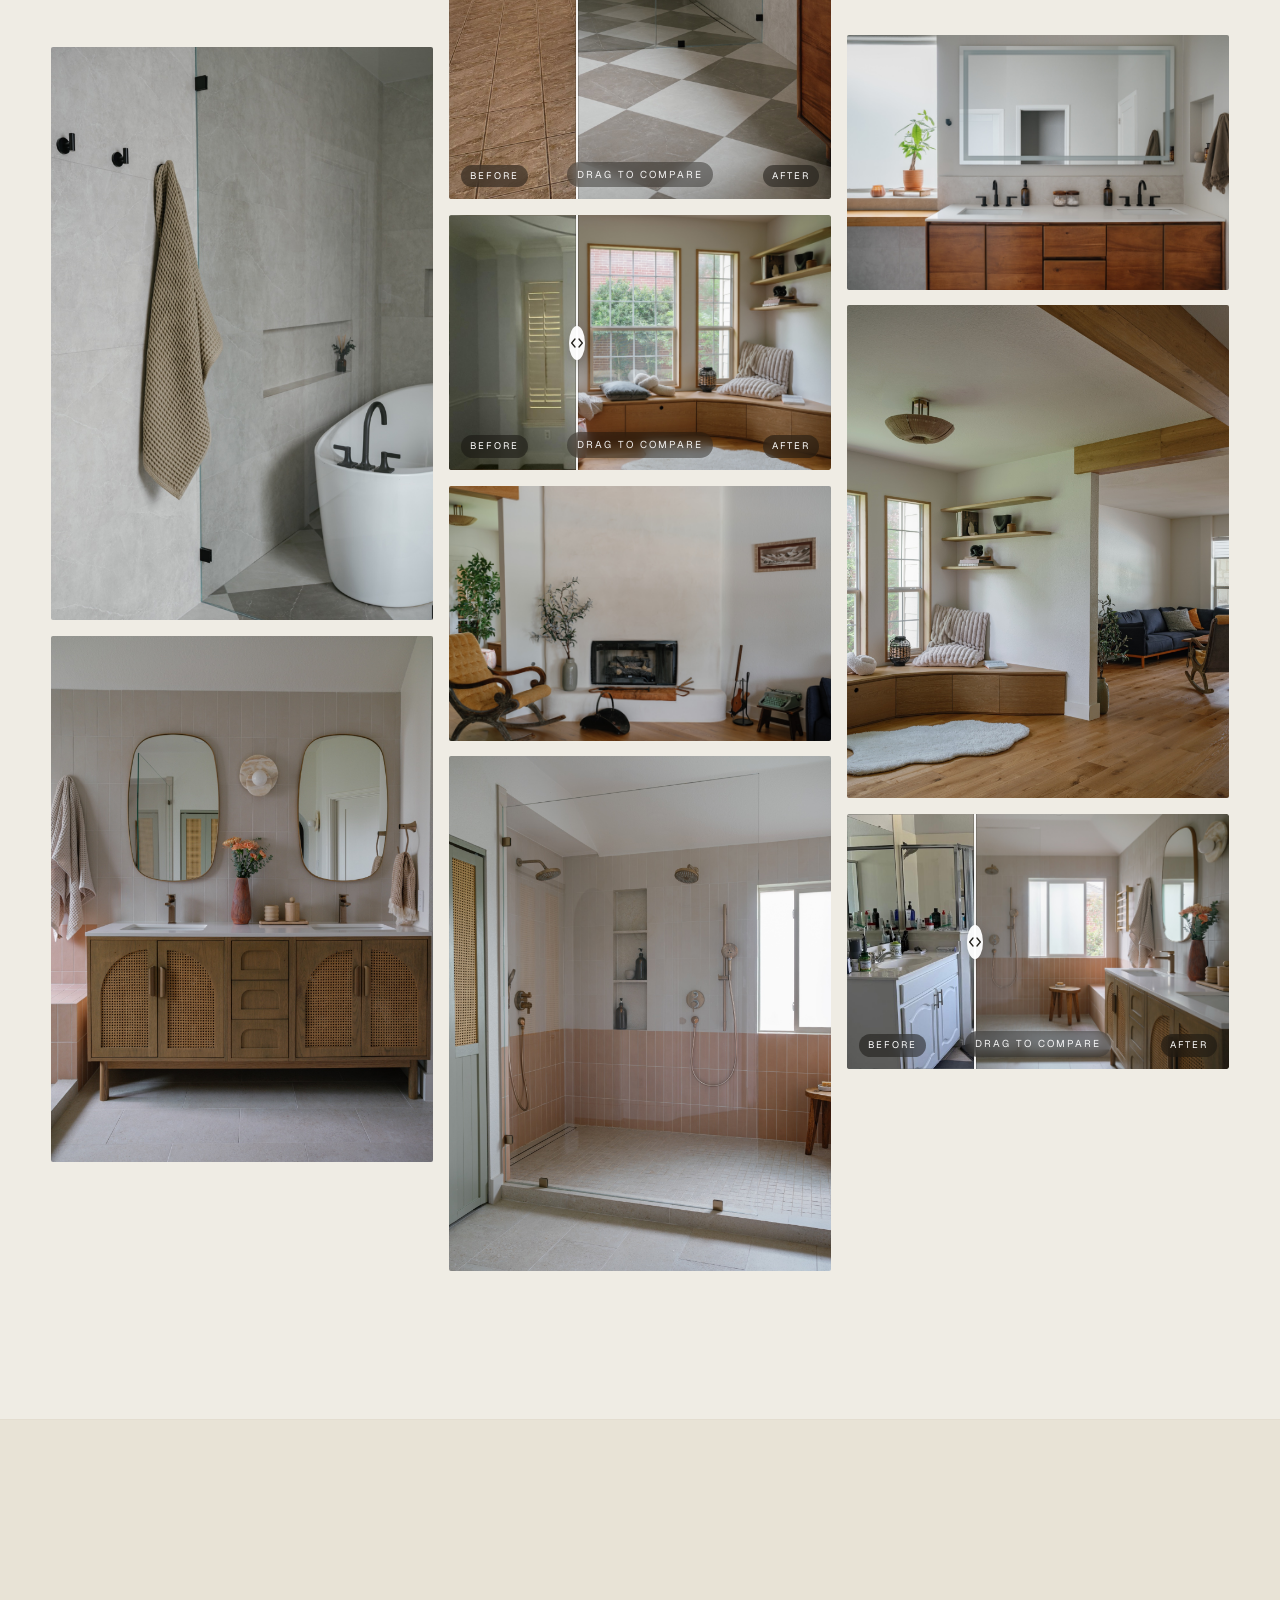
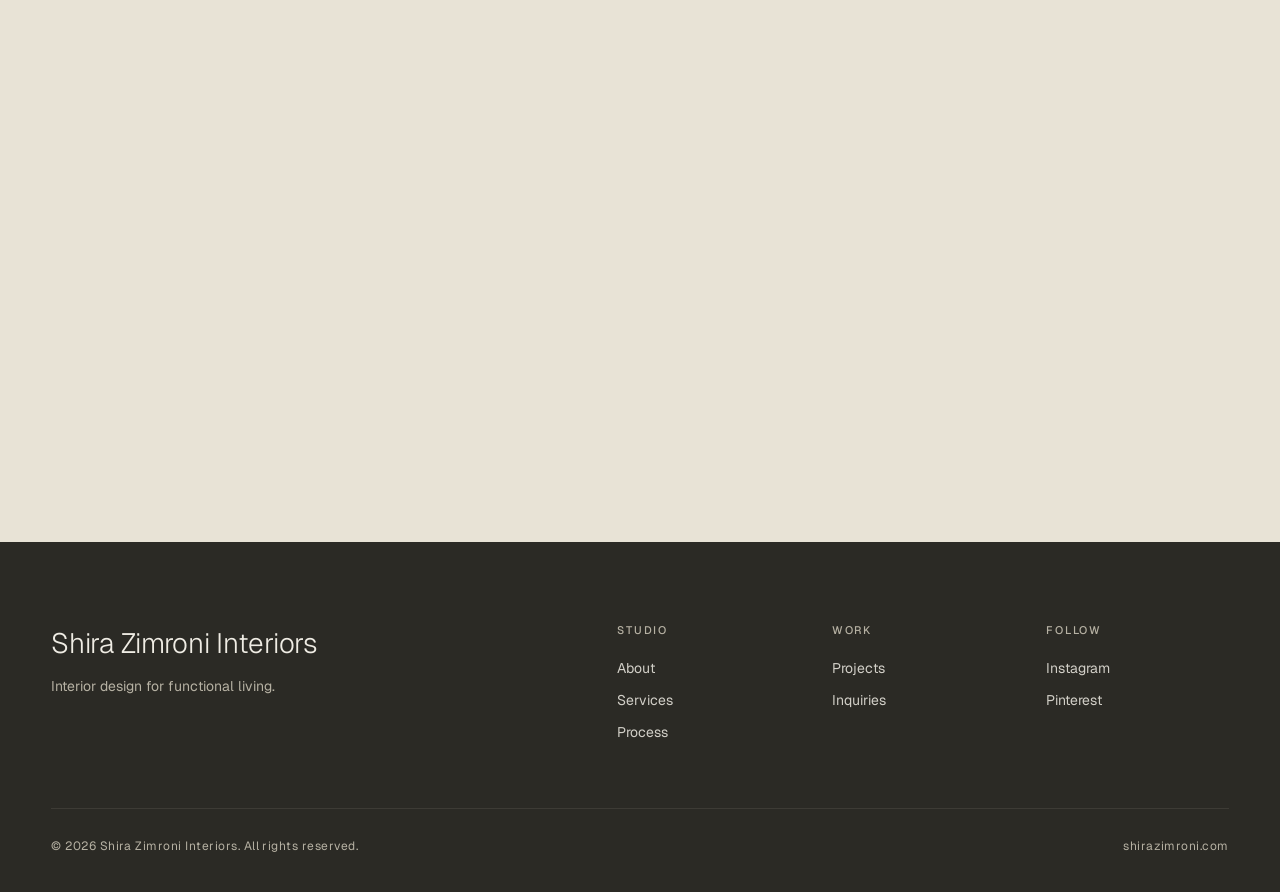
==== commit f831e7a7: "Replace Google Ads tag: AW-655664266 event snippet -> AW-18379188116 base tag Form-submit conversion" ====
--- a/index.html
+++ b/index.html
@@ -10,23 +10,16 @@
 
   gtag('config', 'G-JJ0H0WZZL9');
 </script>
-<!-- Event snippet for Submit lead form conversion page -->
+<!-- Google tag (gtag.js) -->
+<script async src="https://www.googletagmanager.com/gtag/js?id=AW-18379188116"></script>
 <script>
-function gtag_report_conversion(url) {
-  var callback = function () {
-    if (typeof(url) != 'undefined') {
-      window.location = url;
-    }
-  };
-  gtag('event', 'conversion', {
-      'send_to': 'AW-655664266/0dnmCKuRw94cEIrJ0rgC',
-      'value': 1.0,
-      'currency': 'ILS',
-      'event_callback': callback
-  });
-  return false;
-}
+  window.dataLayer = window.dataLayer || [];
+  function gtag(){dataLayer.push(arguments);}
+  gtag('js', new Date());
+
+  gtag('config', 'AW-18379188116');
 </script>
+<!-- TODO: awaiting event snippet with conversion label (AW-18379188116/XXXXXXXXXX) to re-wire form-submit conversion tracking -->
 <meta charset="UTF-8" />
 <meta name="viewport" content="width=device-width, initial-scale=1.0" />
 <title>Shira Zimroni Interiors | Interior Designer — Austin, TX</title>
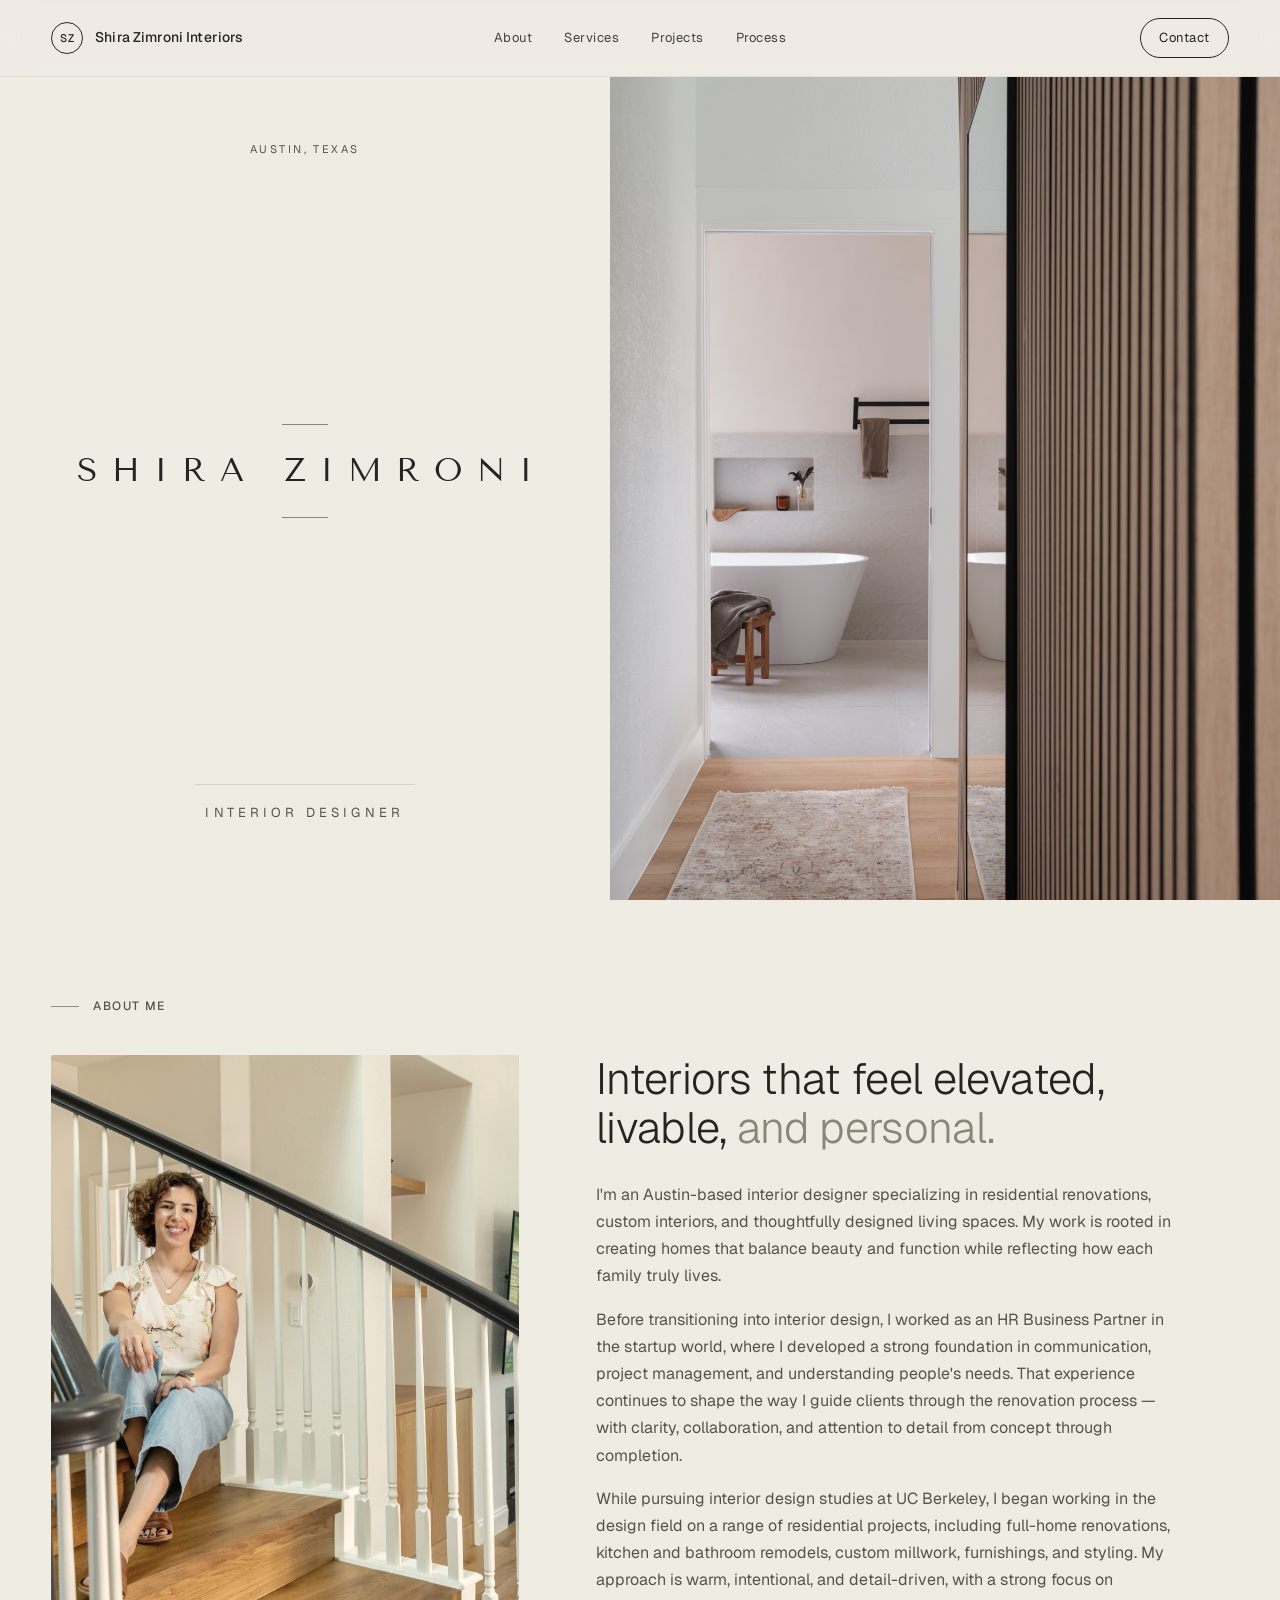
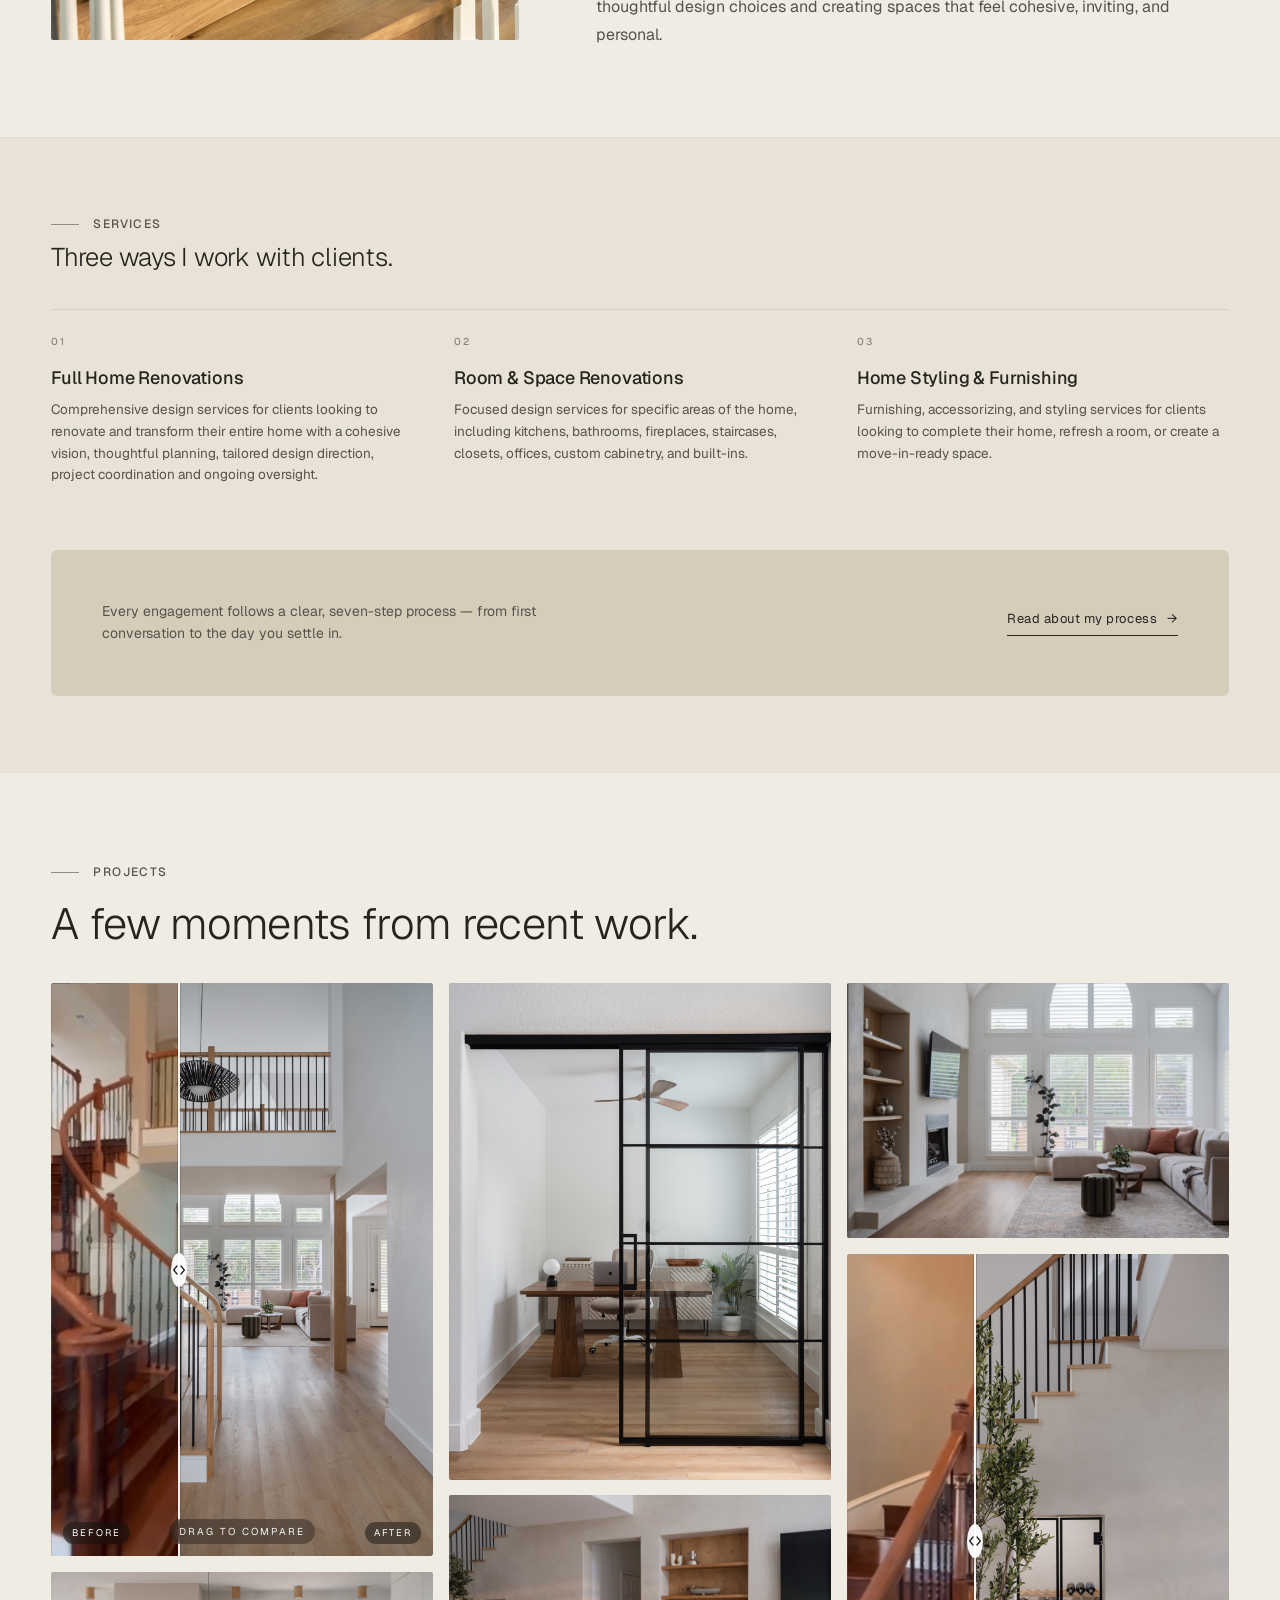
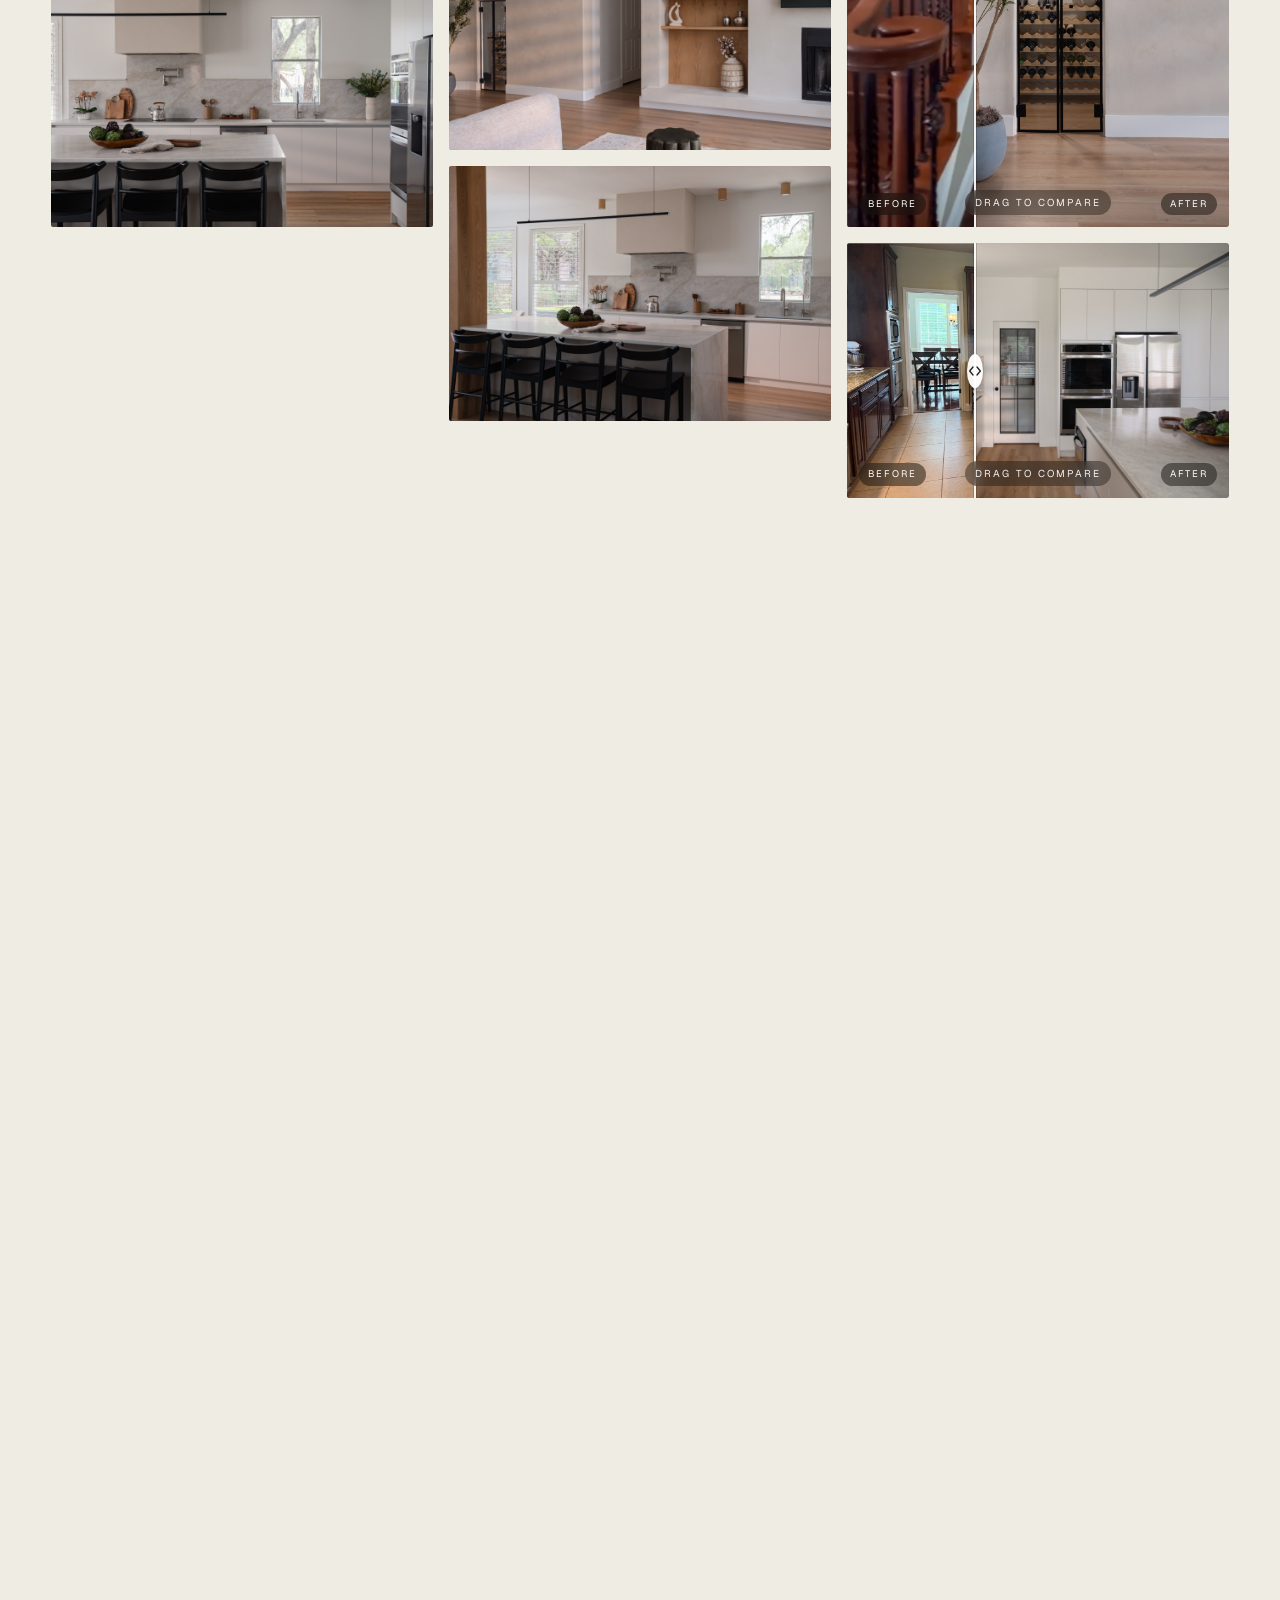
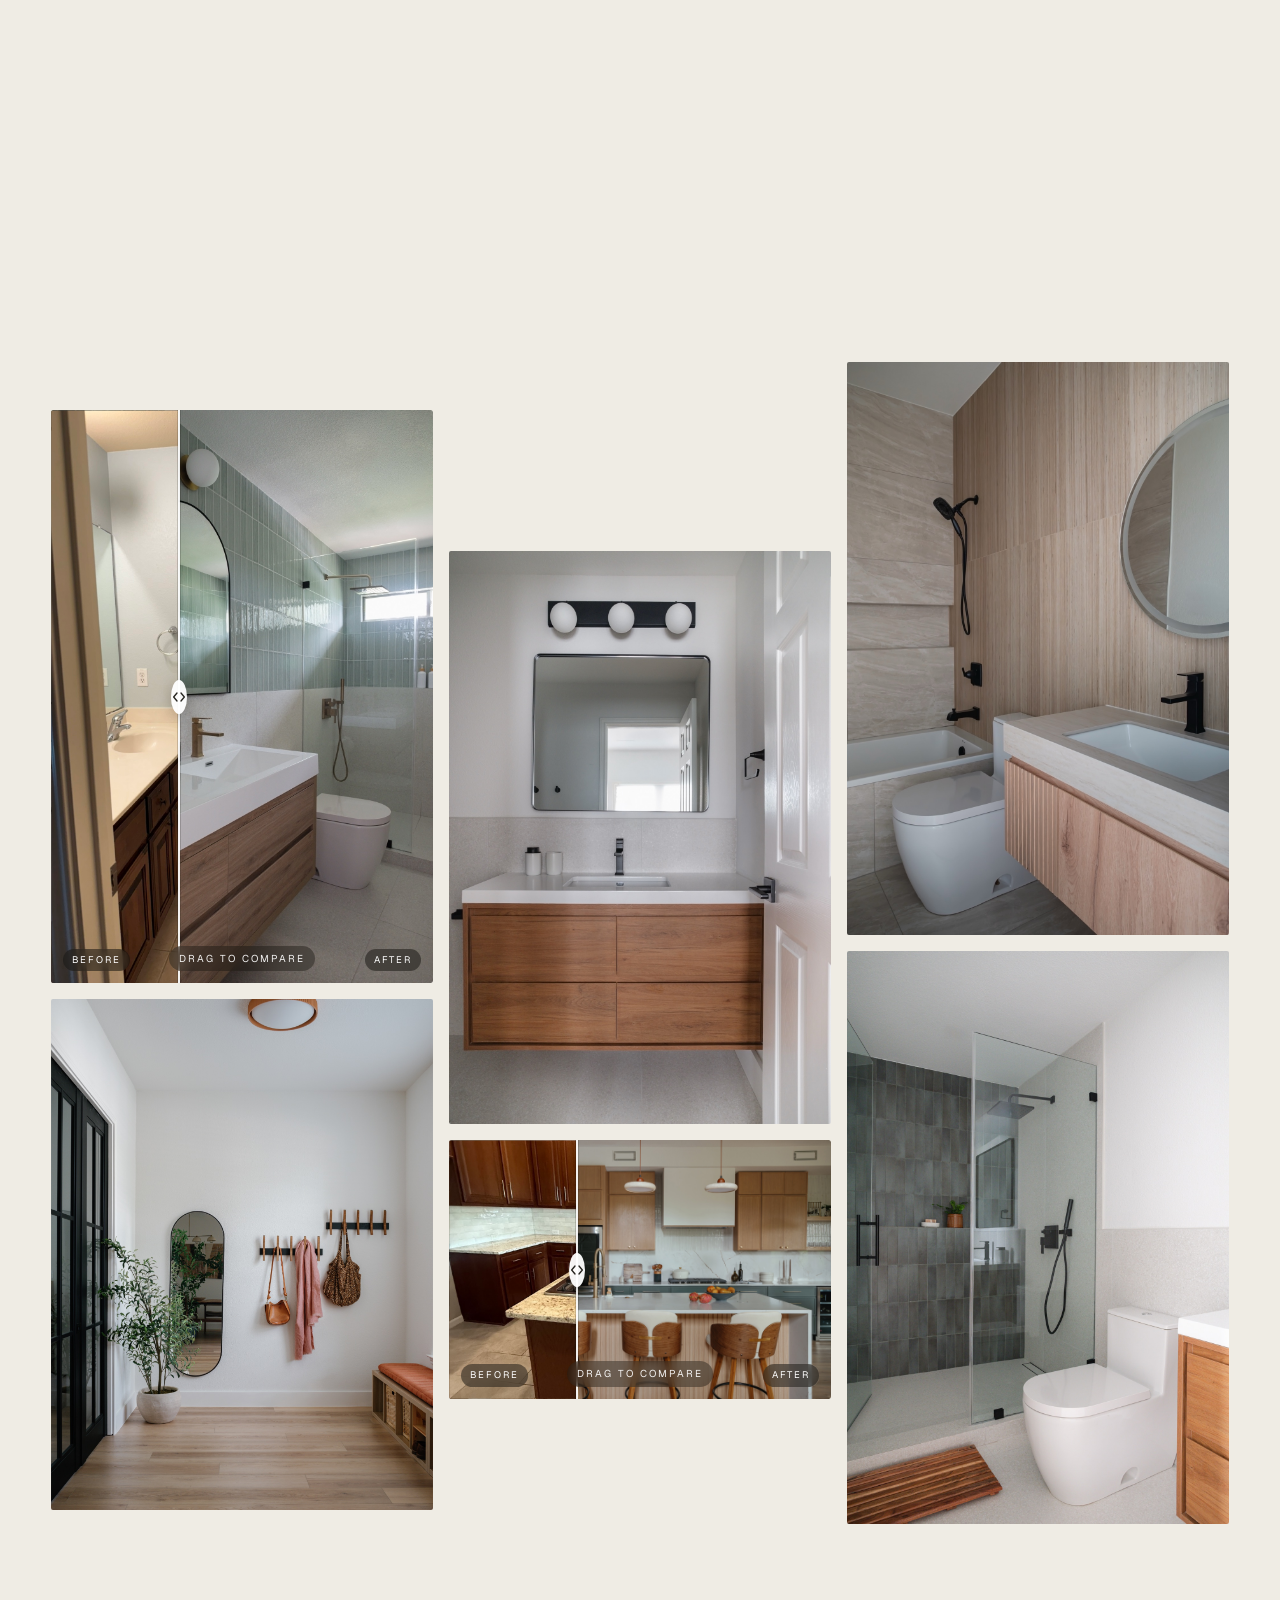
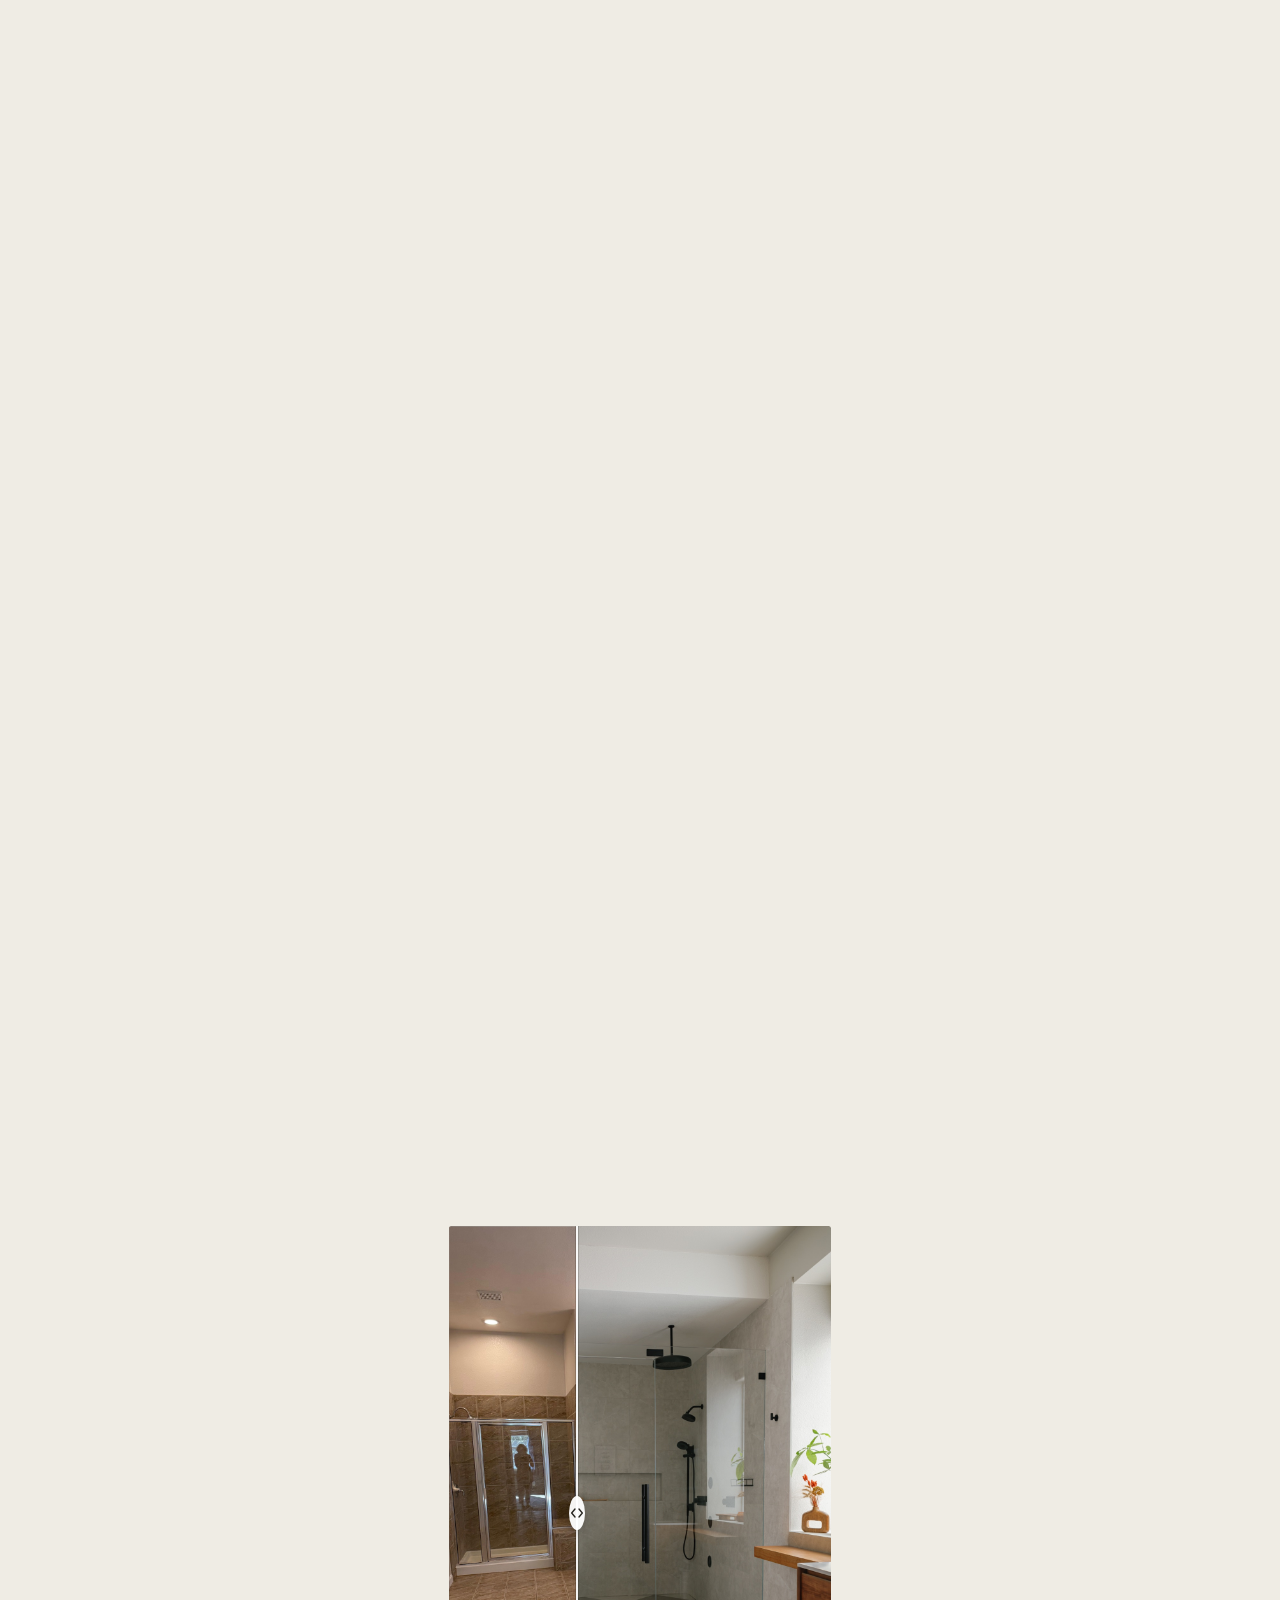
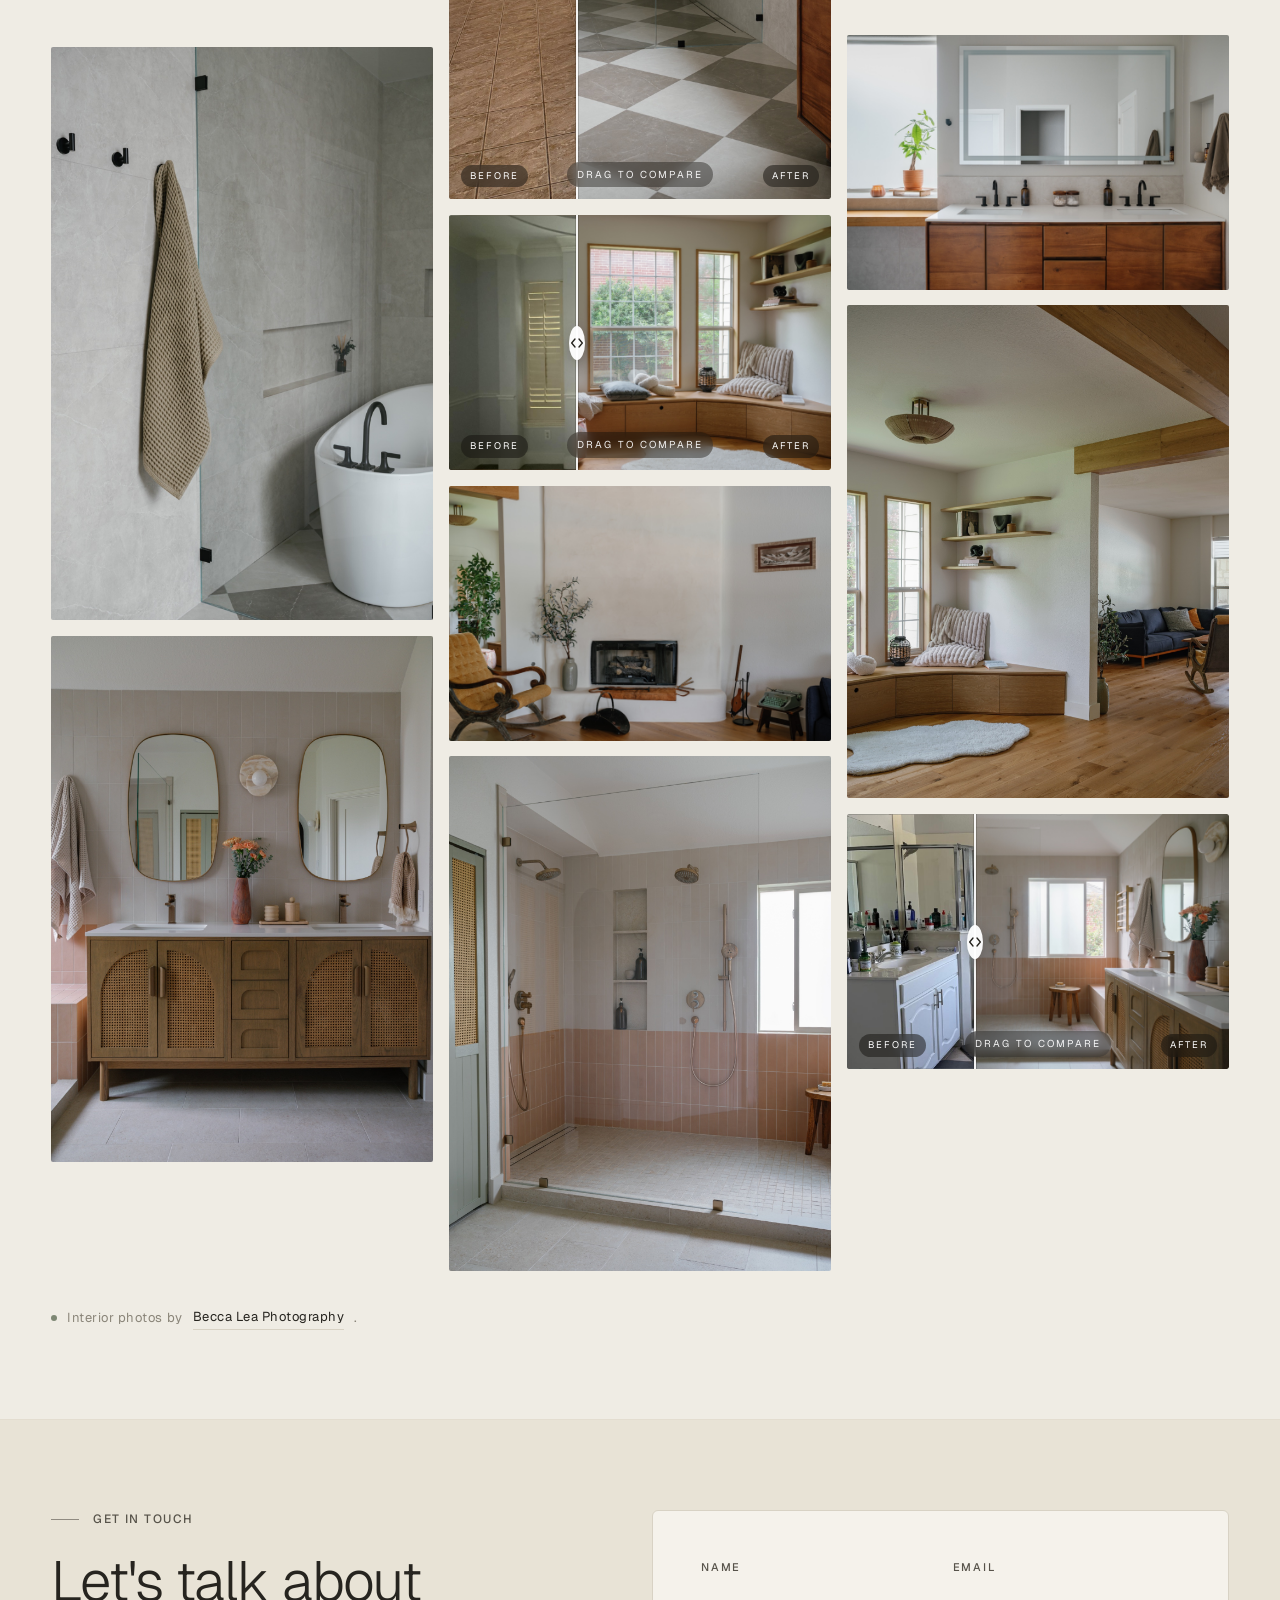
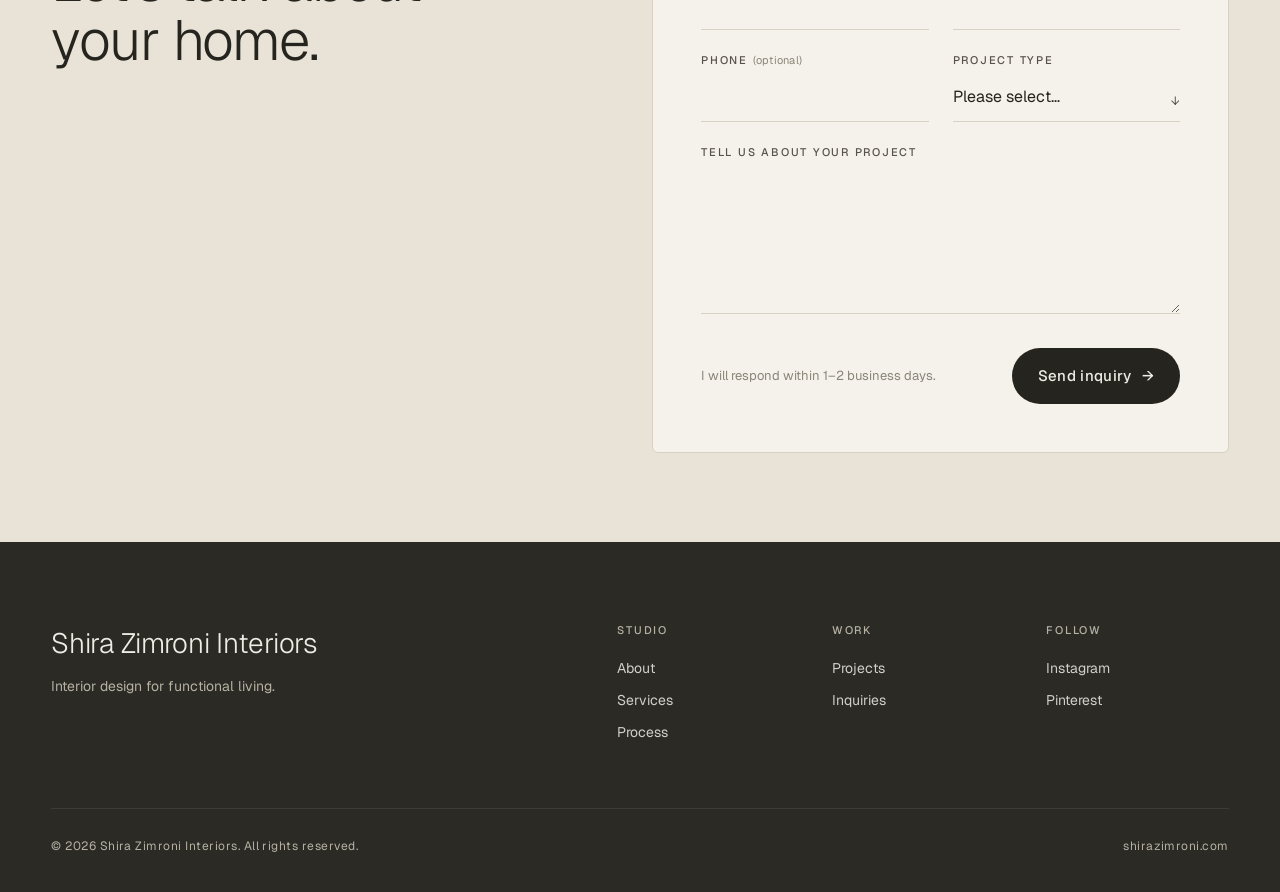
==== commit ec9ef09d: "Wire new event snippet for AW-18379188116 form-submit conversion" ====
--- a/index.html
+++ b/index.html
@@ -19,7 +19,23 @@
 
   gtag('config', 'AW-18379188116');
 </script>
-<!-- TODO: awaiting event snippet with conversion label (AW-18379188116/XXXXXXXXXX) to re-wire form-submit conversion tracking -->
+<!-- Event snippet for Submit lead form (1) conversion page -->
+<script>
+function gtag_report_conversion(url) {
+  var callback = function () {
+    if (typeof(url) != 'undefined') {
+      window.location = url;
+    }
+  };
+  gtag('event', 'conversion', {
+      'send_to': 'AW-18379188116/7MoHCOCJtd4cEJTP8LtE',
+      'value': 1.0,
+      'currency': 'USD',
+      'event_callback': callback
+  });
+  return false;
+}
+</script>
 <meta charset="UTF-8" />
 <meta name="viewport" content="width=device-width, initial-scale=1.0" />
 <title>Shira Zimroni Interiors | Interior Designer — Austin, TX</title>
